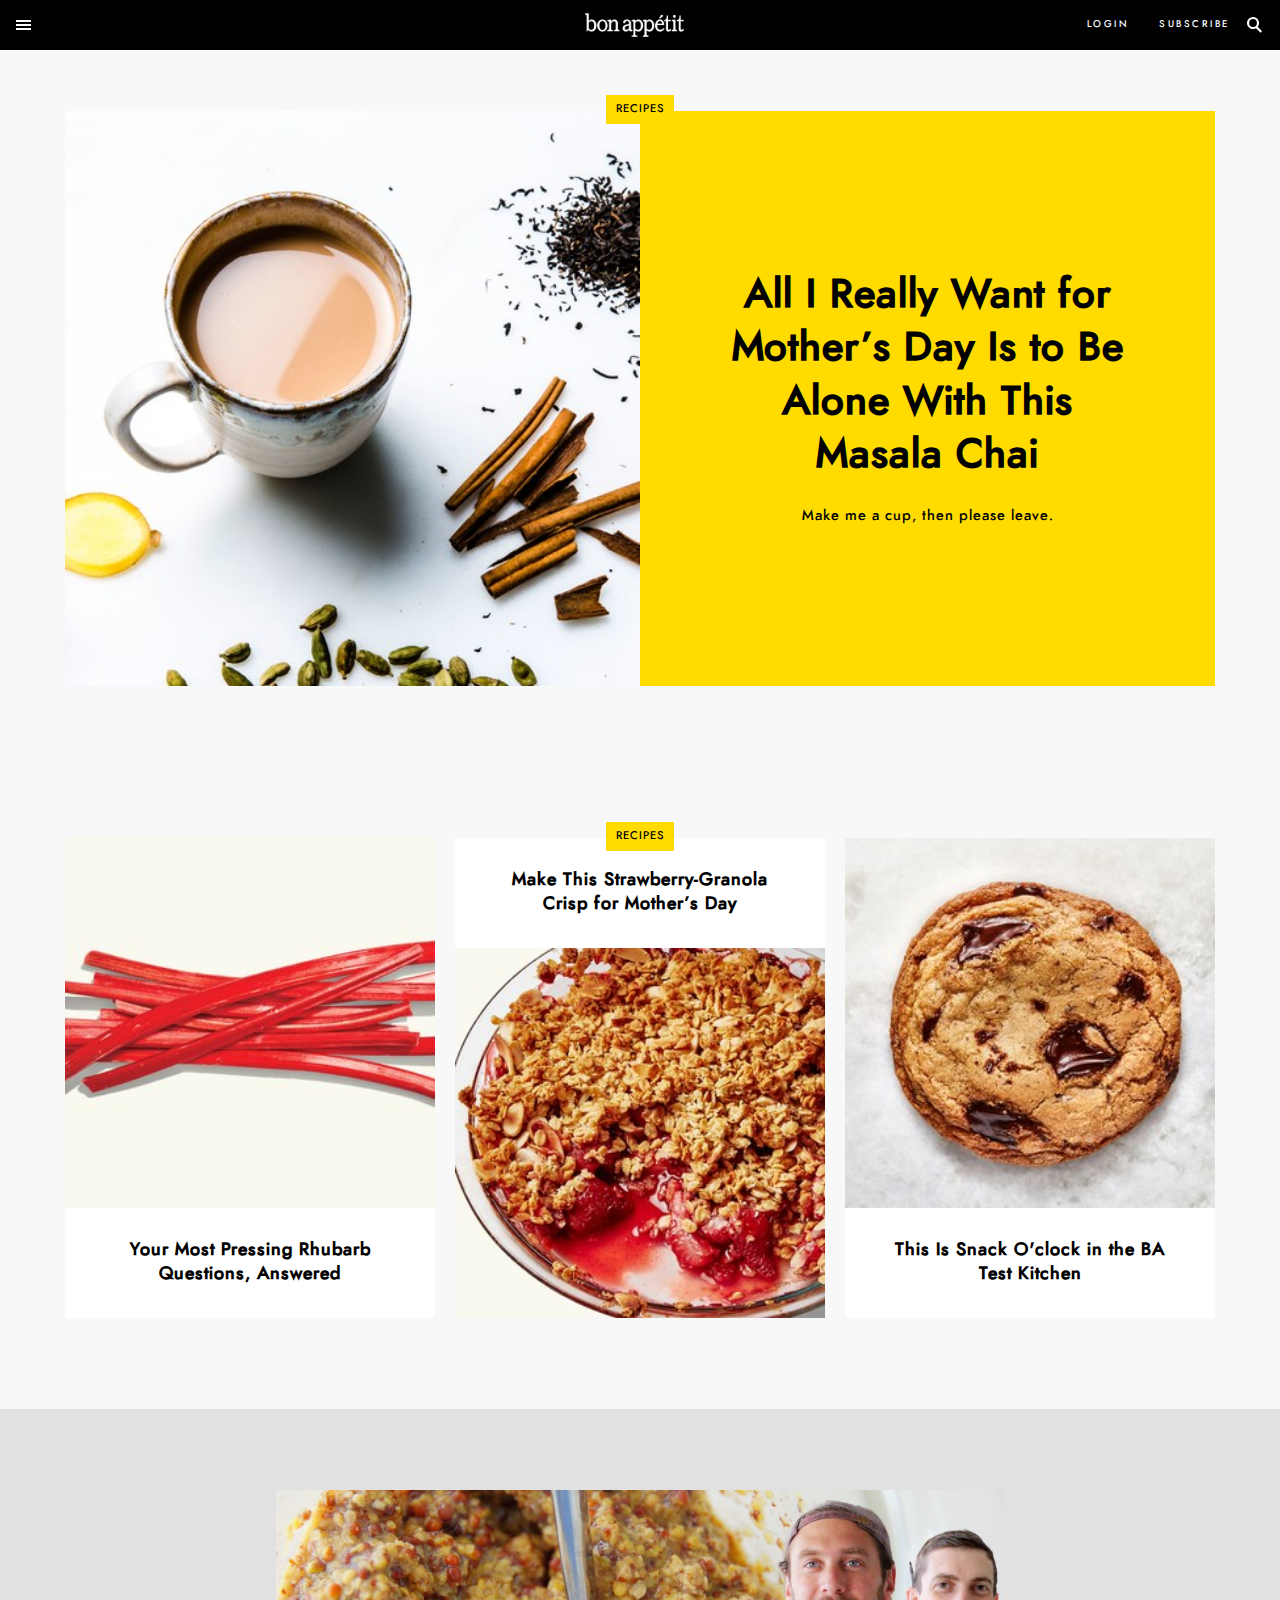
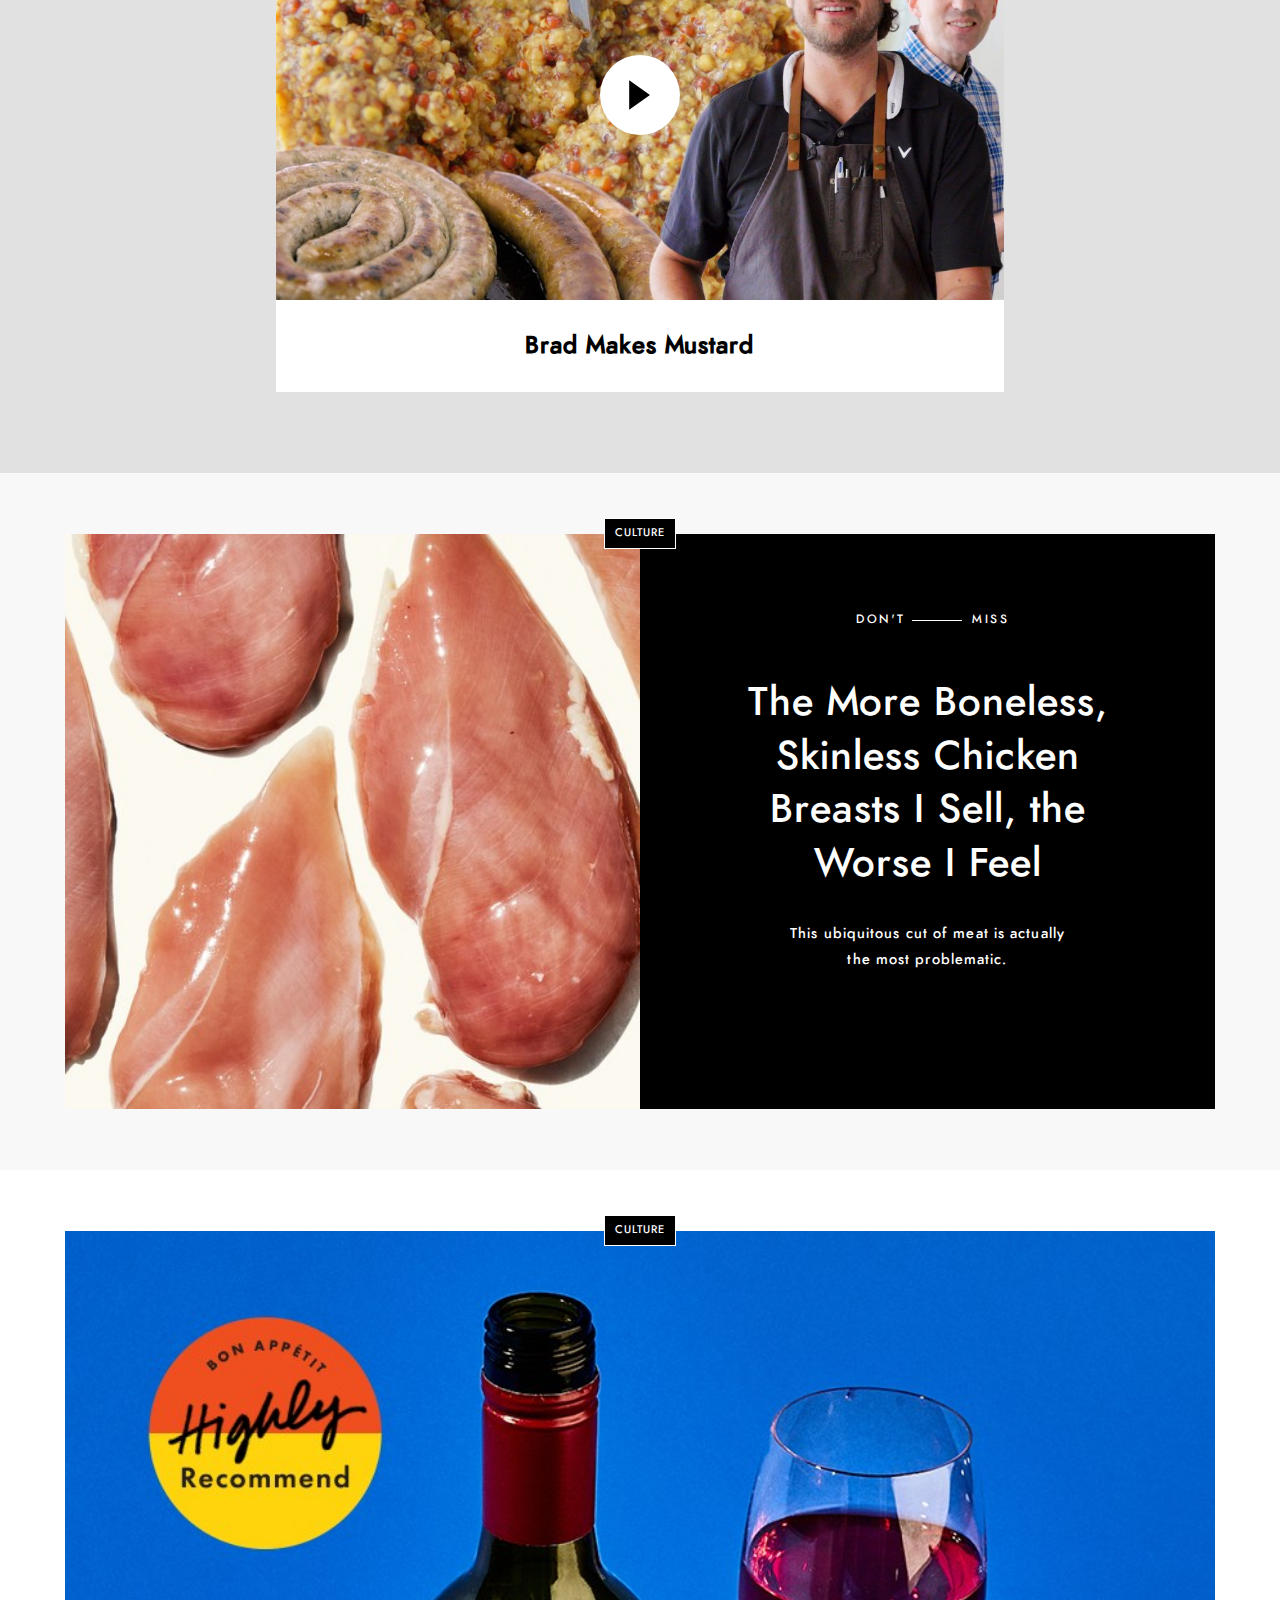
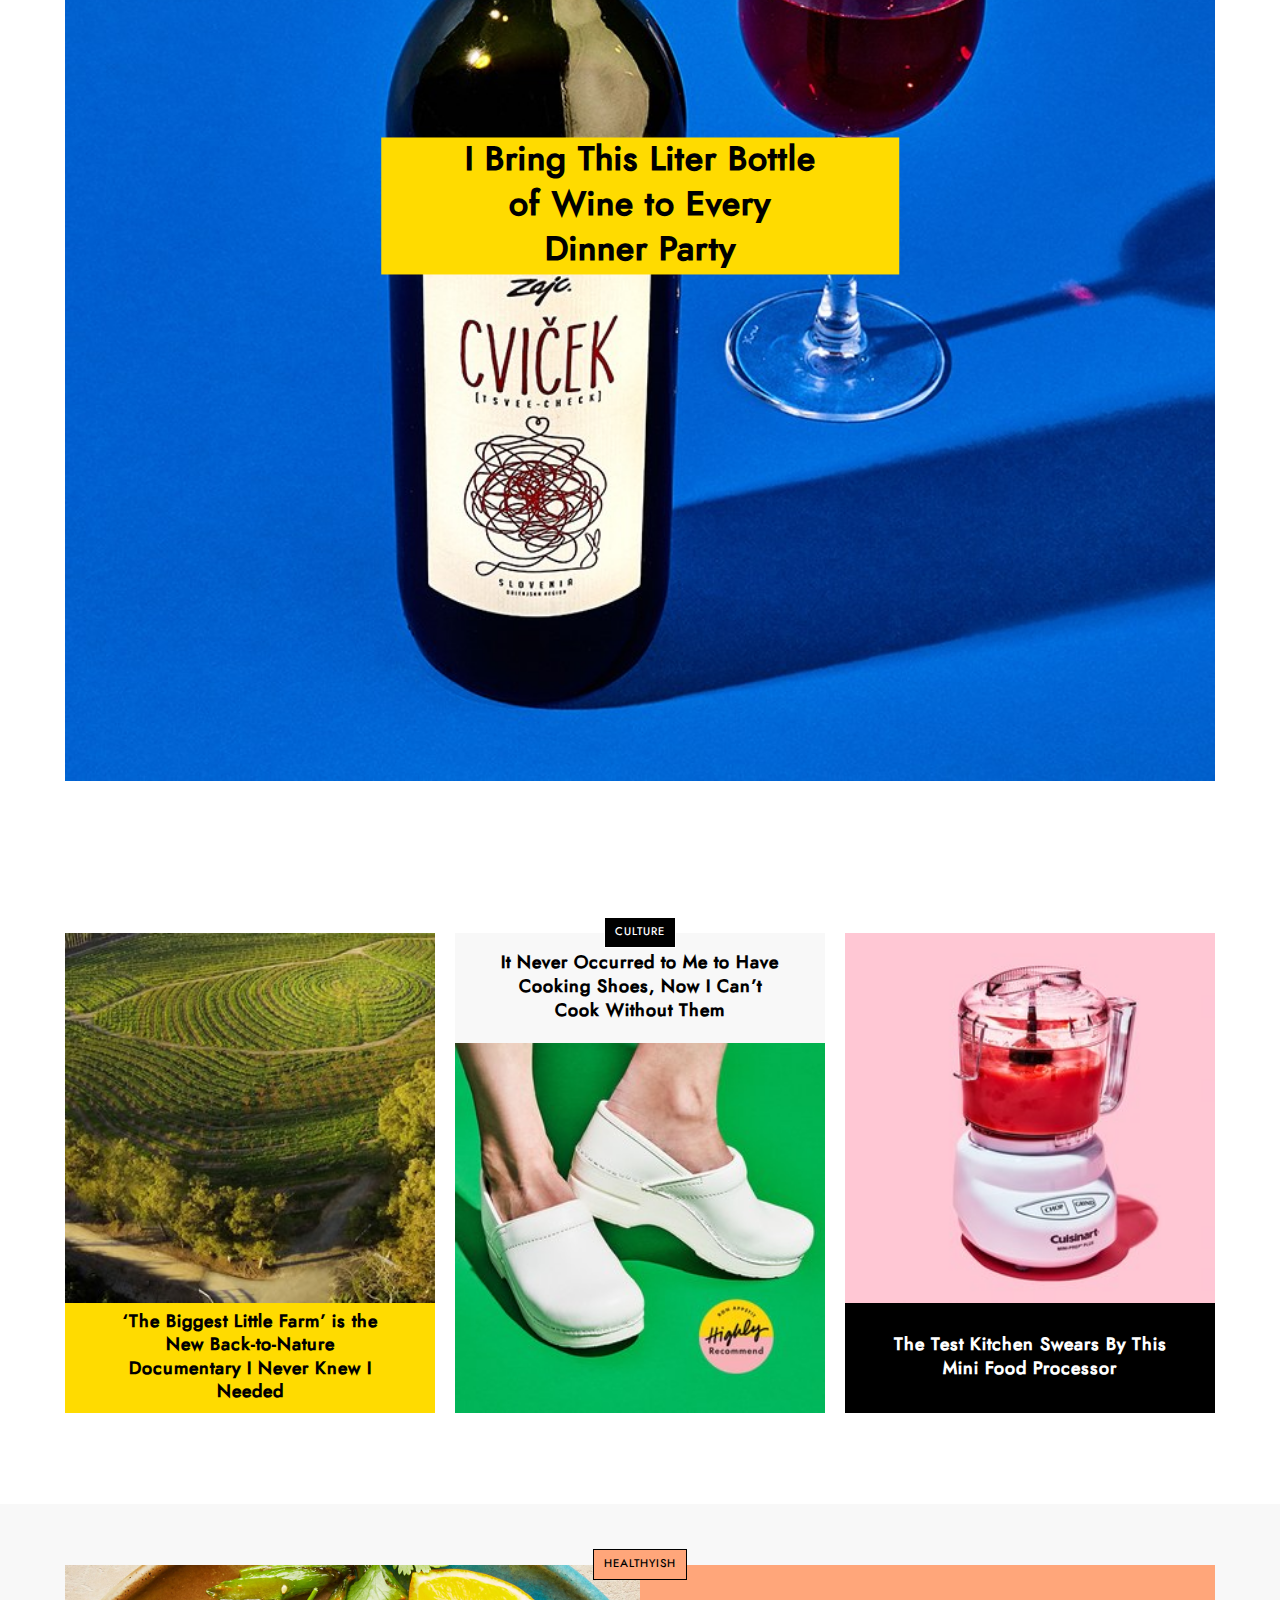
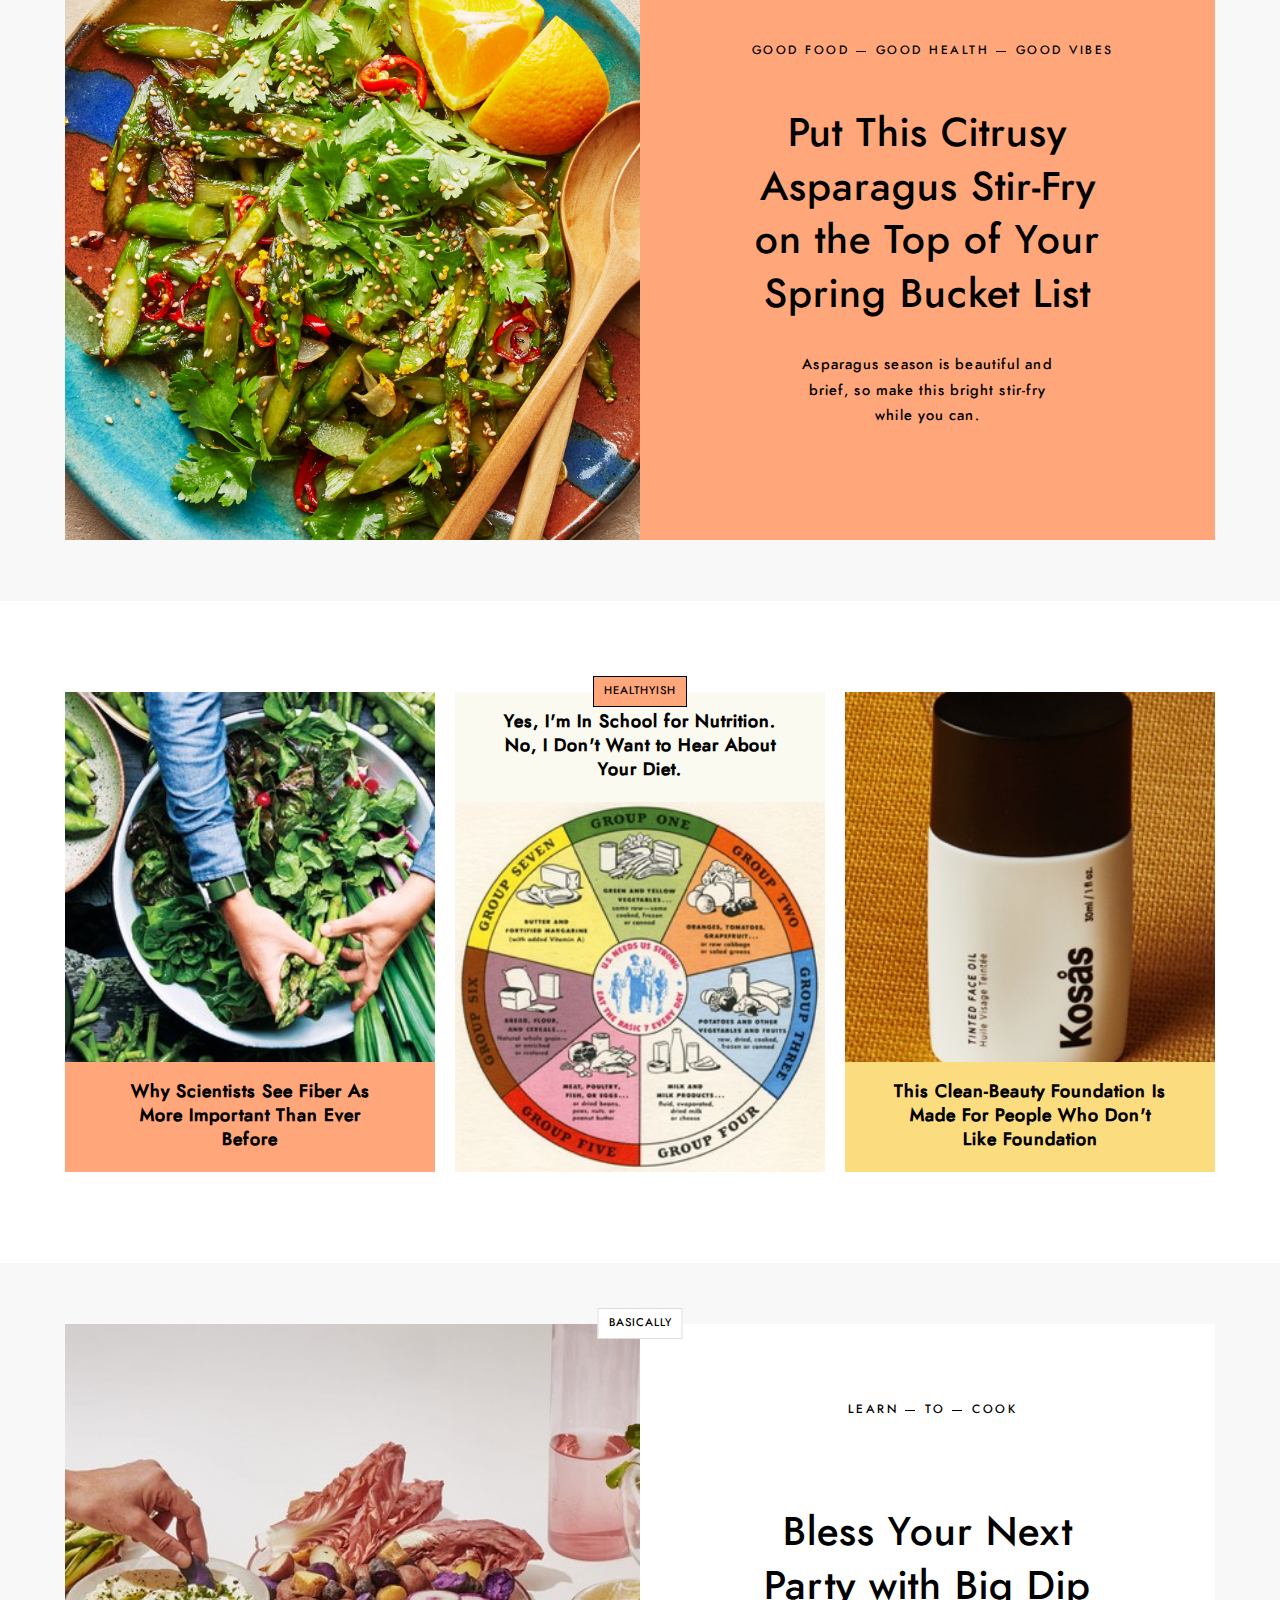
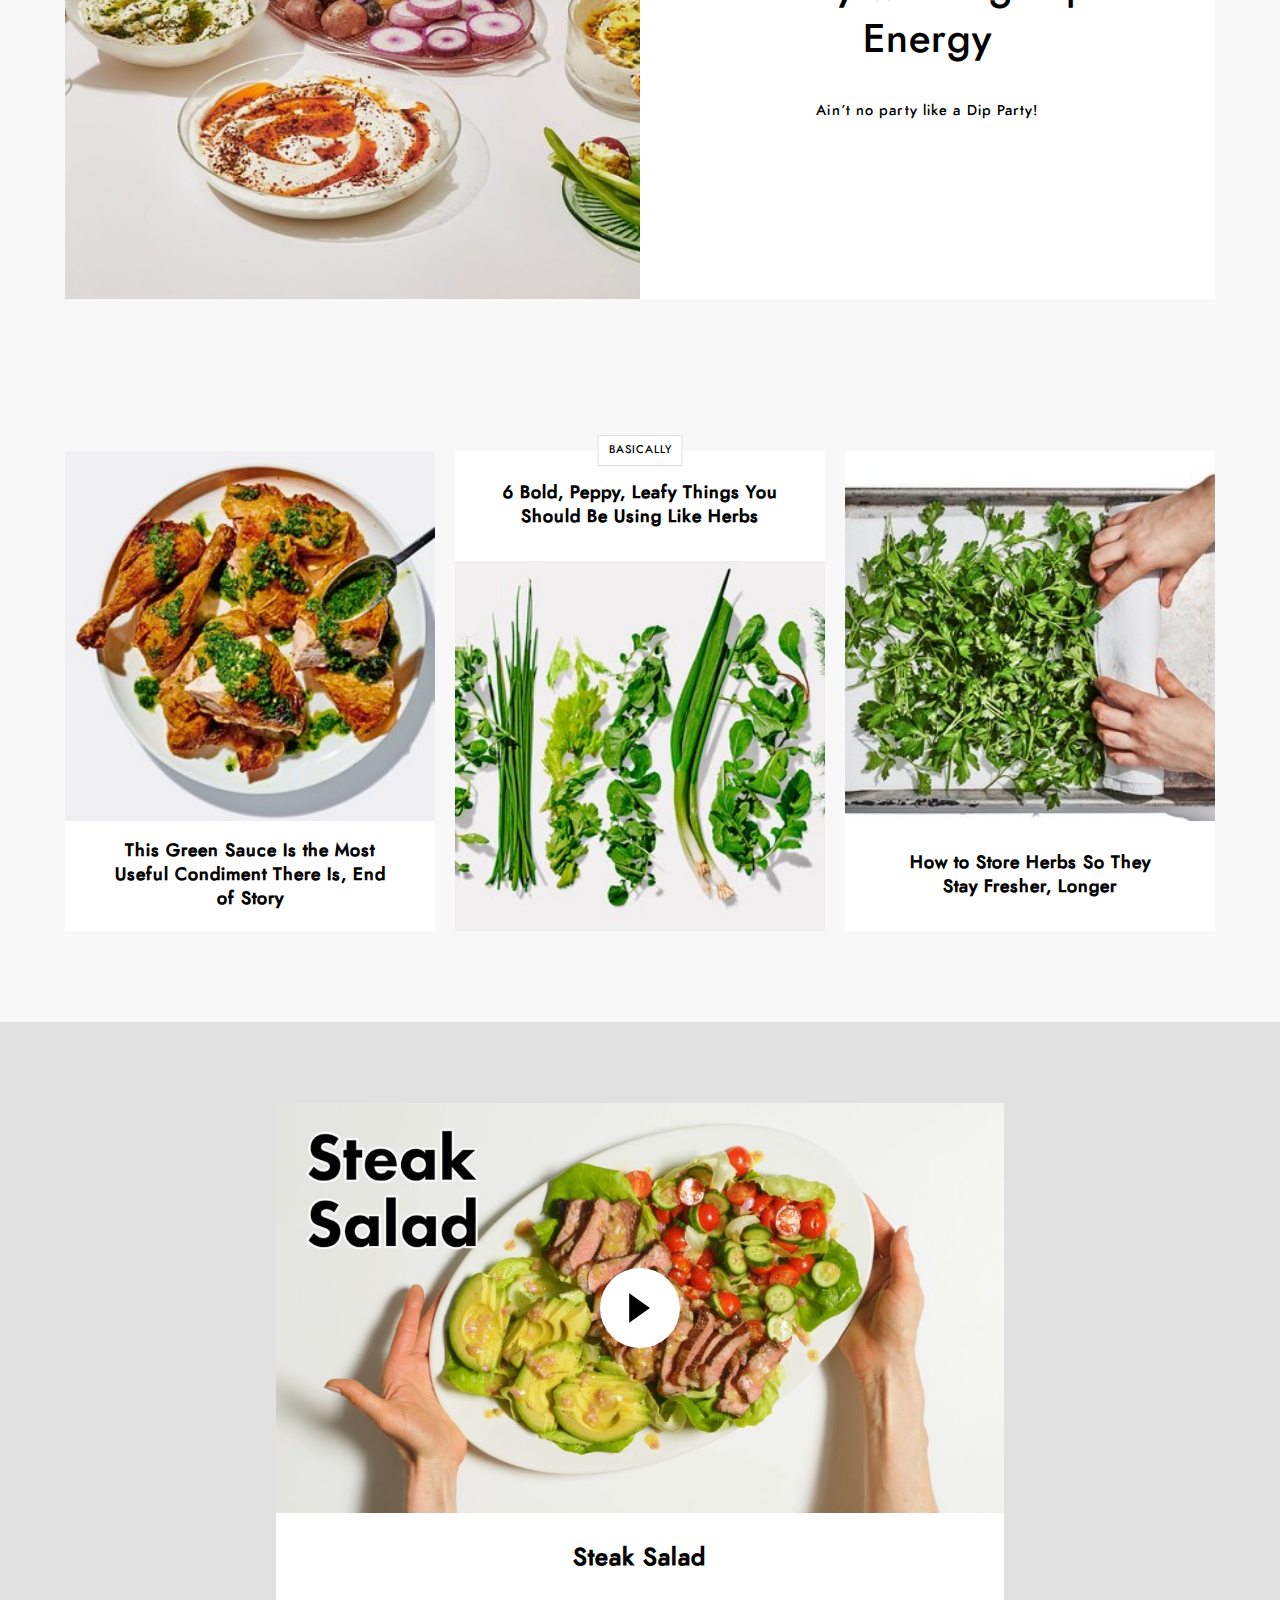
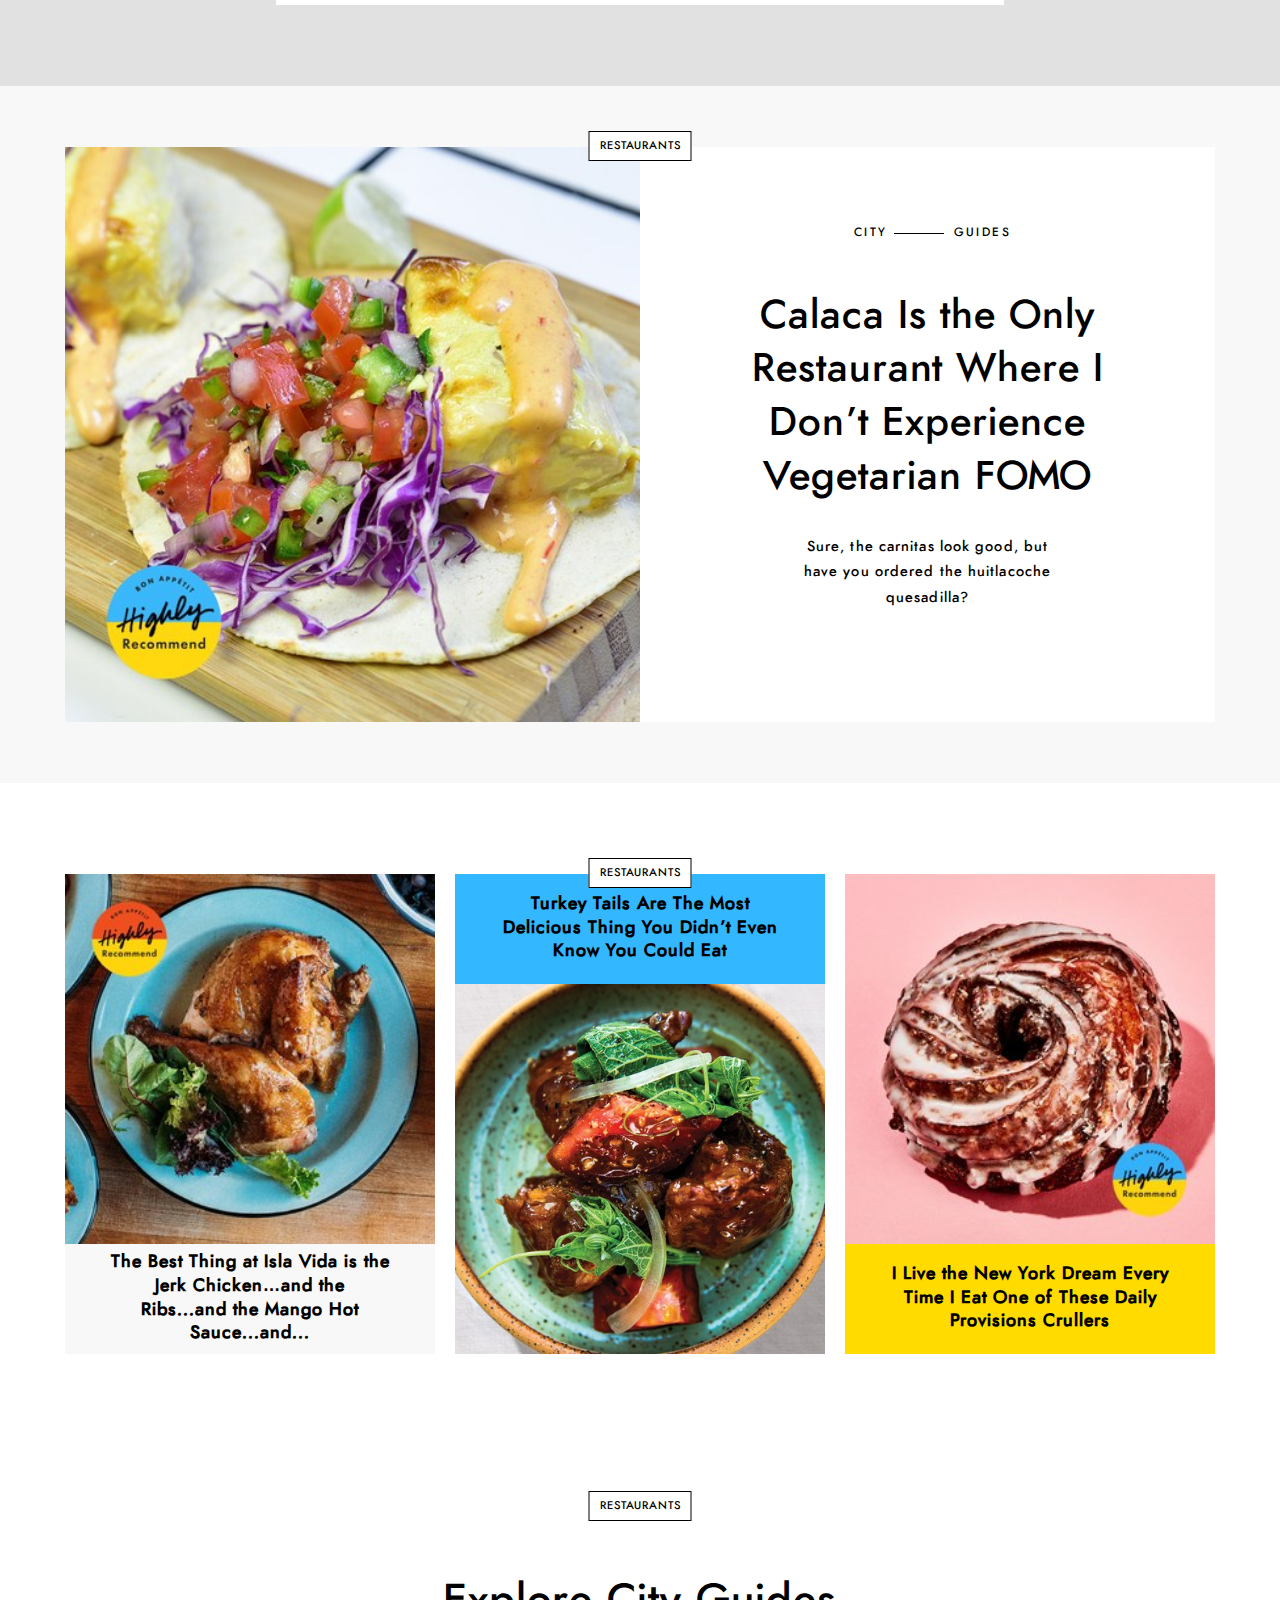
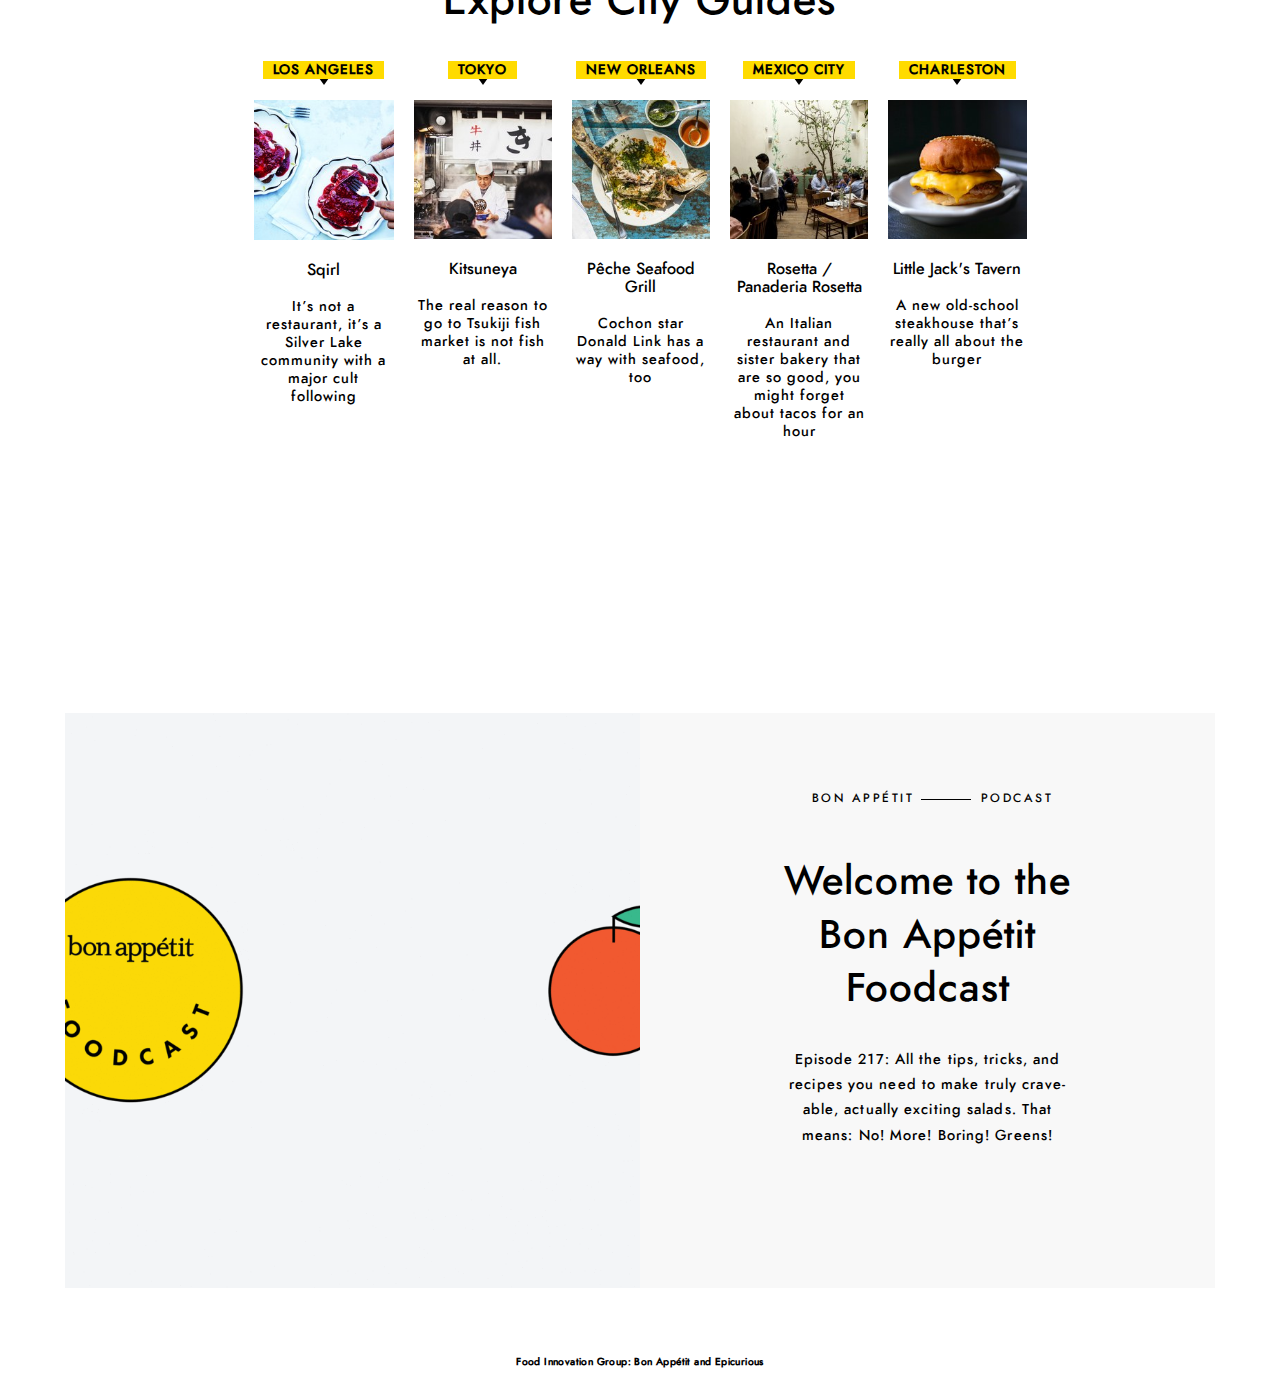
==== index.html @ fd45891d "fixed 3col healthy images" ====
<html>
  <head>
    <meta charset="utf-8">
    <meta http-equiv="X-UA-Compatible" content="IE=edge">
    <meta name="viewport" content="width=device-width, initial-scale=1">
    <title>Bon Appetit Magazine</title>
    <link rel="stylesheet" type="text/css" href="css/normalize.css">
    <!--<link rel="stylesheet" type="text/css" href="css/main.css" />-->
    <link rel="stylesheet" type="text/css" href="css/main2.css" />
    <link rel="stylesheet" type="text/css" href="css/mediaQueriesMain.css" />
    <link rel="shortcut icon" href="ba.ico" type="image/x-icon">
  </head>
  
  <body>
    <nav class="section-nav">
      <div class="nav-row1">
        <div class="nav-row1-col1">
          <div class="hamburger-container" onclick="openMenu()">
            <div class="hamburger-row1"></div>
            <div class="hamburger-row2"></div>
            <div class="hamburger-row3"></div>
          </div>
        </div>
        <div class="nav-row1-col2">
          <a href="index.html">
            <img class="nav-logo" src="img/bonappetit_white.png" alt="bon appetit logo" />
          </a>
        </div>
        <div class="nav-row1-col3">
          <span class="nav-row1-col3-cola">
            <a href="">LOGIN</a>
          </span>
          <span class="nav-row1-col3-colb">
            <a href="#">SUBSCRIBE</a>
          </span>
          <span class="nav-row1-col3-colc">
            <div class="search-container">
              <svg xmlns="http://www.w3.org/2000/svg" width="15" height="16" viewBox="0 0 15 16" data-reactid="112">
                <path fill="#FFF" d="M10.643 9.85L15 14.207l-1.5 1.5-4.484-4.483a6.013 6.013 0 1 1 1.627-1.374zm-4.63.054a3.89 3.89 0 1 0 0-7.782 3.89 3.89 0 0 0 0 7.782z" data-reactid="113"></path>
              </svg>
            </div>
          </span>
        </div>
      </div>
    </nav>
    
    <main class="main-container">
      <section class="section section-2col section-recipe1">
        <div class="recipe1-row1 two-col-row1">
          <div class="header recipe-header">RECIPES</div>
          <div class="recipe1-row1-col1 twocol-col1">
            <a class="recipe1-image-container" href="#">
              <img class="img recipe1-img1" src="img/bas-best-masala-chai.jpg" alt="masala chai tea">
            </a>
          </div>
          <div class="recipe1-row1-col2 twocol-col2">
            <div class="text-container text-container-2col recipe1-text-container">
              <div class="innerbox recipe1-text-innerbox">
              <a class="text-link recipe1-text-link" href="leek-tark.html">
                <h1 class="title recipe1-title">All I Really Want for Mother’s Day Is to Be Alone With This Masala Chai</h1>
                <p class="blurb recipe1-blurb">Make me a cup, then please leave.</p>
              </a>
              </div>
            </div>
          </div>
        </div>
      </section>
      
      <section class="section section-3col section-recipe2">
        <div class="recipe2-row1 three-col-row1">
          <div class="header recipe-header">RECIPES</div>
          <div class="recipe2-row1-col1 threecol-col1">
            <a class="recipe2-image-container" href="#">
              <img class="img recipe2-img1" src="img/rhubarb.jpg" alt="rhubarb" />
            </a>
            <div class="text-container threecol-text-container recipe2-text-container">
              <div class="innerbox threecol-innerbox recipe2-text-innerbox">
                <a class="text-link threecol-text-link recipe2-text-link" href="rhubarb.html">
                  <h1 class="title threecol-title recipe2-title">Your Most Pressing Rhubarb Questions, Answered</h1>
                </a>
              </div>
            </div>
          </div>
          
          <div class="recipe2-row1-col2 threecol-col2">
            <div class="text-container threecol-text-container recipe2-text-container">
              <div class="innerbox threecol-innerbox recipe2-text-innerbox">
                <a class="text-link threecol-text-link recipe2-text-link" href="#">
                  <h1 class="title threecol-title recipe2-title">Make This Strawberry-Granola Crisp for Mother’s Day</h1>
                </a>
              </div>
            </div>
            <a class="recipe2-image-container" href="#">
              <img class="img recipe-img2" src="img/strawberry-granola-crip.jpg" alt="strawberry granola crisp" />
            </a>
          </div>
          
          <div class="recipe2-row1-col3 threecol-col3">
            <a class="recipe2-image-container" href="rice.html">
              <img class="img recipe-img3" src="img/chocolate-chip-cookie.jpg" alt="chocolate chip cookie" />
            </a>
            <div class="text-container threecol-text-container recipe2-text-container">
              <div class="innerbox threecol-innerbox recipe2-text-innerbox">
                <a class="text-link threecol-text-link recipe2-text-link" href="rice.html">
                  <h1 class="title threecol-title recipe2-title">This Is Snack O'clock in the BA Test Kitchen</h1>
                </a>
              </div>
            </div>
          </div>
        </div>
      </section>
      
      <section class="section section-video">
        <div class="video-container">
          <div class="video-row1" onclick="startVideo(1)">
            <img class="video1-tn" src="img/bonappetit_brad-makes-mustard.jpg" alt="Brad makes mustard" />
            <div class="play-button play-button1"><img src="img/play.svg"/></div>
            <video class="video1 video1-off" loop="" muted="" autoplay="" webkit-playsinline="" playsinline="" poster="https://dcdcsl55x0411.cloudfront.net/5ba2e64a8c1abc0549000014/posters/animation_still.jpg">
              <source src="https://dcdcsl55x0411.cloudfront.net/5ba2e64a8c1abc0549000014/animation-low.mp4" type="video/mp4">
              <source src="https://dcdcsl55x0411.cloudfront.net/5ba2e64a8c1abc0549000014/animation-low.webm" type="video/webm">
            </video>
          </div>
          <div class="video-row2">
            <div class="text-container video-text-container">
              <div class="innerbox video-text-innerbox">
                <a class="text-link video-text-link" href="https://video.bonappetit.com/watch/brad-makes-mustard">
                  <h1 class="title video-title">Brad Makes Mustard</h1>
                </a>
              </div>
            </div>
          </div>
        </div>
      </section>
      
      <section class="section section-2col section-culture-p">
        <div class="culture-p-row1 two-col-row1">
          <div class="header culture-header">CULTURE</div>
          
          <div class="culture-p-row1-col1 twocol-col1">
            <a class="culture-p-row1-image-container" href="#">
              <img class="img culture-p-img1" src="img/chicken-breast.jpg" alt="chicken breast" />
            </a>
          </div>
          <div class="culture-p-row1-col2 twocol-col2">
            <div class="text-container twocol-text-container culture-p-text-container">
              <div class="line-container twocol-line-container culture-p-line-container">
                <h2 class="line culture-p-line">DON'T </h2><h2 class="line2 culture-p-line2">MISS</h2>
              </div>
              <div class="innerbox twocol-innerbox culture-p-text-innerbox">
                <a class="text-link twocol-text-link culture-p-text-link" href="#">
                  <h1 class="title twocol-title culture-p-title">The More Boneless, Skinless Chicken Breasts I Sell, the Worse I Feel</h1>
                  <p class="blurb twocol-blurb culture-p-blurb">This ubiquitous cut of meat is actually the most problematic.</p>
                </a>
              </div>
            </div>
          </div>
        </div>
      </section>
      
      <section class="section section-1col section-culture-f">
        <div class="culture-f-row1 one-col-row1">
          <div class="header culture-header">CULTURE</div>
          <div class="culture-f-row1-col1 onecol-col1">
            <a class="text-link culture-f-text-link" href="#">
              <img class="img culture-f-img1" src="img/HR-cvivek-sq.jpg" alt="cvivek wine" />
              <div class="text-container culture-f-text-container">
                <h1 class="title culture-f-title">I Bring This Liter Bottle <br>of Wine to Every <br>Dinner Party</h1>
              </div>
            </a>
          </div>
        </div>
      </section>
      
      <section class="section section-3col section-culture-mp">  
        <div class="culture-mp-row1 three-col-row1">
          <div class="header culture-header">CULTURE</div>
          
          <div class="culture-mp-row1-col1 threecol-col1">
            <a class="culture-mp-image-container" href="#">
              <img class="img culture-mp-img1" src="img/biggest-little-farm-1.jpg" alt="biggest little farm" />
            </a>
            <div class="text-container threecol-text-container culture-mp-text-container culture-mp-text-container1">
              <div class="innerbox threecol-innerbox culture-mp-innerbox">
                <a class="text-link threecol-text-link culture-mp-text-link" href="#">
                  <h1 class="title threecol-title culture-mp-title">‘The Biggest Little Farm’ is the New Back-to-Nature Documentary I Never Knew I Needed</h1>
                </a>
              </div>
            </div>
          </div>
          
          <div class="culture-mp-row1-col2 threecol-col2">
            <div class="text-container threecol-text-container culture-mp-text-container culture-mp-text-container2">
              <div class="innerbox threecol-innerbox culture-mp-innerbox">
                <a class="text-link threecol-text-link culture-mp-text-link" href="#">
                  <h1 class="title threecol-title culture-mp-title">It Never Occurred to Me to Have Cooking Shoes, Now I Can’t Cook Without Them</h1>
                </a>
              </div>
            </div>
            <a class="culture-mp-image-container" href="#">
              <img class="img culture-mp-img2" src="img/HR-clogs.jpg" alt="hr clogs" />
            </a>
          </div>
          
          <div class="culture-mp-row1-col3 threecol-col3">
            <a class="culture-mp-image-container" href="#">
              <img class="img culture-mp-img3" src="img/mini-food-processor-hr.jpg" alt="Mini Food Processor" />
            </a>
            <div class="text-container threecol-text-container culture-mp-text-container culture-mp-text-container3">
              <div class="innerbox threecol-innerbox culture-mp-innerbox">
                <a class="text-link threecol-text-link culture-mp-text-link" href="#">
                  <h1 class="title threecol-title culture-mp-title">The Test Kitchen Swears By This Mini Food Processor</h1>
                </a>
              </div>
            </div>
          </div>
        </div>
      </section>
      
      <section class="section section-2col section-healthy1">
        <div class="healthy1-row1 two-col-row1">
          <div class="header healthy1-header">HEALTHYISH</div>
          
          <div class="healthy1-row1-col1 twocol-col1">
            <a class="healthy1-row1-image-container" href="#">
              <img class="img healthy1-img1" src="img/HLY-Asparagus-Horizontal.jpg" alt="vertical asparagus" />
            </a>
          </div>
          <div class="healthy1-row1-col2 twocol-col2">
            <div class="text-container twocol-text-container healthy1-text-container">
              <div class="line-container twocol-line-container healthy1-line-container">
                <h2 class="line healthy1-line">GOOD FOOD </h2><h2 class="line healthy1-line">GOOD HEALTH </h2><h2 class="line2 healthy1-line2">GOOD VIBES</h2>
              </div>
              <div class="innerbox twocol-innerbox healthy1-text-innerbox">
                <a class="text-link twocol-text-link healthy1-text-link" href="#">
                  <h1 class="title twocol-title healthy1-title">Put This Citrusy Asparagus Stir-Fry on the Top of Your Spring Bucket List</h1>
                  <p class="blurb twocol-blurb healthy1-blurb">Asparagus season is beautiful and brief, so make this bright stir-fry while you can.</p>
                </a>
              </div>
            </div>
          </div>
        </div>
      </section>
      
      <section class="section section-3col section-healthy2">
        <div class="healthy2-row1 three-col-row1">
          <div class="header healthy2-header">HEALTHYISH</div>
          
          <div class="healthy2-row1-col1 threecol-col1">
            <a class="healthy2-image-container" href="#">
              <img class="img healthy2-img1" src="img/HLY-Fiber-1.jpg" alt="bowl of green veggies" />
            </a>
            <div class="text-container threecol-text-container healthy2-text-container healthy2-text-container1">
              <div class="innerbox threecol-innerbox healthy2-text-innerbox">
                <a class="text-link threecol-text-link healthy2-text-link" href="#">
                  <h1 class="title threecol-title healthy2-title">Why Scientists See Fiber As More Important Than Ever Before</h1>
                </a>
              </div>
            </div>
          </div>
          
          <div class="healthy2-row1-col2 threecol-col2">
            <div class="text-container threecol-text-container healthy2-text-container healthy2-text-container2">
              <div class="innerbox threecol-innerbox healthy2-text-innerbox">
                <a class="text-link threecol-text-link healthy2-text-link" href="#">
                  <h1 class="title threecol-title healthy2-title">Yes, I'm In School for Nutrition. No, I Don't Want to Hear About Your Diet.</h1>
                </a>
              </div>
            </div>
            <a class="healthy2-image-container" href="#">
              <img class="img healthy2-img2" src="img/HLY-nutrition-school-sq.png" alt="food group wheel" />
            </a>
          </div>
          
          <div class="healthy2-row1-col3 threecol-col3">
            <a class="healthy2-image-container" href="#">
              <img class="img healthy2-img3" src="img/20190416-STAFF-HEADSHOTS4817-sq.png" alt="Kosas Beauty Foundation" />
            </a>
            <div class="text-container threecol-text-container healthy2-text-container healthy2-text-container3">
              <div class="innerbox threecol-innerbox healthy2-text-innerbox">
                <a class="text-link threecol-text-link healthy2-text-link" href="#">
                  <h1 class="title threecol-title healthy2-title">This Clean-Beauty Foundation Is Made For People Who Don't Like Foundation</h1>
                </a>
              </div>
            </div>
          </div>
        </div>
      </section> 
      
      <section class="section section-2col section-basic">
        <div class="basic-row1 two-col-row1">
          <div class="header basic-header">BASICALLY</div>
          
          <div class="basic-row1-col1 twocol-col1">
            <a class="basic-row1-image-container" href="#">
              <img class="img basic-img1" src="img/Basically-Party-Tricks-Dips-01.jpg" alt="party finger foods">
            </a>
          </div>
          <div class="basic-row1-col2 twocol-col2">
            <div class="text-container twocol-text-container basic-text-container">
              <div class="line-container twocol-line-container basic-line-container">
                <h2 class="line basic-line">LEARN </h2><h2 class="line basic-line">TO </h2><h2 class="line2 basic-line2">COOK</h2>
              </div>
              <div class="innerbox twocol-innerbox basic-text-innerbox">
                <a class="text-link twocol-text-link basic-text-link" href="#">
                  <h1 class="title twocol-title basic-title">Bless Your Next Party with Big Dip Energy</h1>
                  <p class="blurb twocol-blurb basic-blurb">Ain’t no party like a Dip Party!</p>
                </a>
              </div>
            </div>
          </div>
        </div>
      </section>
      
      <section class="section section-3col section-basic2">
        <div class="basic2-row1 three-col-row1">
          <div class="header basic-header">BASICALLY</div>
          
          <div class="basic2-row1-col1 threecol-col1">
            <a class="basic2-image-container" href="#">
              <img class="img basic2-img1" src="img/Salsa-Verde-Recipe-01.jpg" alt="salsa verde" />
            </a>
            <div class="text-container threecol-text-container basic2-text-container">
              <div class="innerbox threecol-innerbox basic2-text-innerbox">
                <a class="text-link threecol-text-link basic2-text-link" href="#">
                  <h1 class="title threecol-title basic2-title">This Green Sauce Is the Most Useful Condiment There Is, End of Story</h1>
                </a>
              </div>
            </div>
          </div>
          
          <div class="basic2-row1-col2 threecol-col2">
            <div class="text-container threecol-text-container basic2-text-container">
              <div class="innerbox threecol-innerbox basic2-text-innerbox">
                <a class="text-link threecol-text-link basic2-text-link" href="#">
                  <h1 class="title threecol-title basic2-title">6 Bold, Peppy, Leafy Things You Should Be Using Like Herbs</h1>
                </a>
              </div>
            </div>
            <a class="basic2-image-container" href="#">
              <img class="img basic2-img2" src="img/Basically-Non-Herbs-01.jpg" alt="non herb veggies" />
            </a>
          </div>
          
          <div class="basic2-row1-col3 threecol-col3">
            <a class="basic2-image-container" href="#">
              <img class="img basic2-img3" src="img/cleaning-herbs-lede-image.jpg" alt="herbs being stored away" />
            </a>
            <div class="text-container threecol-text-container basic2-text-container">
              <div class="innerbox threecol-innerbox basic2-text-innerbox">
                <a class="text-link threecol-text-link basic2-text-link" href="#">
                  <h1 class="title threecol-title basic2-title">How to Store Herbs So They Stay Fresher, Longer</h1>
                </a>
              </div>
            </div>
          </div>
        </div>
      </section>
      
      <section class="section section-video">
        <div class="video-container">
          <div class="video-row1" onclick="startVideo(2)">
            <img class="video2-tn" src="img/bonappetit_steak-salad.jpg" alt="steak salad" />
            <div class="play-button play-button2"><img src="img/play.svg"/></div>
            <video class="video2 video2-off" loop="" muted="" autoplay="" webkit-playsinline="" playsinline="" poster="https://dcdcsl55x0411.cloudfront.net/5b9959c6625710143900001c/posters/animation_still.jpg">
              <source src="https://dcdcsl55x0411.cloudfront.net/5b9959c6625710143900001c/animation-low.mp4" type="video/mp4">
              <source src="https://dcdcsl55x0411.cloudfront.net/5b9959c6625710143900001c/animation-low.webm" type="video/webm">
            </video> 
          </div>
          <div class="video-row2">
            <div class="text-container video-text-container">
              <div class="innerbox video-text-innerbox">
                <a class="text-link video-text-link" href="https://video.bonappetit.com/watch/steak-salad">
                  <h1 class="title video-title">Steak Salad</h1>
                </a>
              </div>
            </div>
          </div>
        </div>
      </section>
      
      <section class="section section-2col section-restaurant">
        <div class="restaurant-row1 two-col-row1">
          <div class="header restaurant-header">RESTAURANTS</div>
          
          <div class="restaurant-row1-col1 twocol-col1">
            <a class="restaurant-image-container" href="#">
              <img class="img restaurant-img1" src="img/HR-Calaca.jpg" alt="taco" />
            </a>
          </div>
          <div class="restaurant-row1-col2 twocol-col2">
            <div class="text-container twocol-text-container restaurant-text-container">
              <div class="line-container twocol-line-container restaurant-line-container">
                <h2 class="line restaurant-line">CITY </h2><h2 class="line2 restaurant-line2">GUIDES</h2>
              </div>
              <div class="innerbox twocol-innerbox restaurant-text-innerbox">
                <a class="text-link twocol-text-link restaurant-text-link" href="#">
                  <h1 class="title twocol-title restaurant-title">Calaca Is the Only Restaurant Where I Don’t Experience Vegetarian FOMO</h1>
                  <p class="blurb twocol-blurb restaurant-blurb">Sure, the carnitas look good, but have you ordered the huitlacoche quesadilla?</p>
                </a>
              </div>
            </div>
          </div>
        </div>
      </section>
      
      <section class="section section-3col section-restaurant2">
        <div class="restaurant2-row1 three-col-row1">
          <div class="header restaurant-header">RESTAURANTS</div>
          
          <div class="restaurant2-row1-col1 threecol-col1">
            <a class="restaurant2-row1-image-container" href="rice.html">
              <img class="img restaurant2-img1" src="img/HR-Jerk-Chicken.jpg" alt="jerk chicken" />
            </a>
            <div class="text-container threecol-text-container restaurant2-text-container restaurant2-text-container1">
              <div class="innerbox threecol-innerbox restaurant2-text-innerbox">
                <a class="text-link threecol-text-link restaurant2-text-link" href="#">
                  <h1 class="title threecol-title restaurant2-title">The Best Thing at Isla Vida is the Jerk Chicken…and the Ribs...and the Mango Hot Sauce...and...</h1>
                </a>
              </div>
            </div>
          </div>
          
          <div class="restaurant2-row1-col2 threecol-col2">
            <div class="text-container threecol-text-container restaurant2-text-container restaurant2-text-container2">
              <div class="innerbox threecol-innerbox restaurant2-text-innerbox">
                <a class="text-link threecol-text-link restaurant2-text-link" href="#">
                  <h1 class="title threecol-title restaurant2-title">Turkey Tails Are The Most Delicious Thing You Didn’t Even Know You Could Eat</h1>
                </a>
              </div>
            </div>
            <a class="restaurant2-image-container" href="rice.html">
              <img class="img restaurant2-img2" src="img/dish-decoded-turkey-tails.jpg" alt="turkey tails" />
            </a>
          </div>
          
          <div class="restaurant2-row1-col3 threecol-col3">
            <a class="restaurant2-image-container" href="rice.html">
              <img class="img restaurant2-img3" src="img/HR-crueller.jpg" alt="crueller" />
            </a>
            <div class="text-container  threecol-text-container restaurant2-text-container restaurant2-text-container3">
              <div class="innerbox threecol-innerbox restaurant2-text-innerbox">
                <a class="text-link threecol-text-link restaurant2-text-link" href="#">
                  <h1 class="title threecol-title restaurant2-title">I Live the New York Dream Every Time I Eat One of These Daily Provisions Crullers</h1>
                </a>
              </div>
            </div>
          </div>
        </div>
      </section>
      
      <section class="section section-5col section-restaurant3">  
        <div class="restaurant3-row1 five-col-row1">
          <div class="header restaurant-header">RESTAURANTS</div>
          <a class="text-link fivecol-text-link restaurant3-text-link" href="#"><h2>Explore City Guides</h2></a>
          
          <div class="cities-container restaurant3-cities-container">  
            <div class="restaurant3-row1-col1 fivecol-col1">
              <a class="city" href="los-angeles.html">LOS ANGELES</a>
              <div class="triangle"></div>
              <a class="restaurant3-image-container" href="#">
                <img class="img restaurant3-img1" src="img/sqirl-jam-toast-los-angeles.jpg" alt="sqirl restaurant" />
              </a>
              <div class="text-container fivecol-text-container restaurant3-text-container">
                <a class="restaurant" href="#">Sqirl</a>
                <br>
                <br>
                <a class="text-link fivecol-text-link restaurant3-text-link" href="#">It’s not a restaurant, it’s a Silver Lake community with a major cult following</a>
              </div>
            </div>
            
            <div class="restaurant3-row1-col2 fivecol-col2">
              <a class="city" href="los-angeles.html">TOKYO</a>
              <div class="triangle"></div>
              <a class="restaurant3-image-container" href="#">
                <img class="img restaurant3-img2" src="img/Tokyo-City-Guide-Kitsuneya_1.jpg" alt="kitsuneya" />
              </a>
              <div class="text-container fivecol-text-container restaurant3-text-container">
                <a class="restaurant" href="#">Kitsuneya</a>
                <br>
                <br>
                <a class="text-link fivecol-text-link restaurant3-text-link" href="#">The real reason to go to Tsukiji fish market is not fish at all.</a>
              </div>
            </div>

            <div class="restaurant3-row1-col3 fivecol-col3">
              <a class="city" href="los-angeles.html">NEW ORLEANS</a>
              <div class="triangle"></div>
              <a class="restaurant3-image-container" href="#">
                <img class="img restaurant3-img3" src="img/_DSC7845.JPG" alt="peche seafood grill" />
              </a>
              <div class="text-container fivecol-text-container restaurant3-text-container">
                <a class="restaurant" href="#">Pêche Seafood Grill</a>
                <br>
                <br>
                <a class="text-link fivecol-text-link restaurant3-text-link" href="#">Cochon star Donald Link has a way with seafood, too</a>
              </div>
            </div>
            
            <div class="restaurant3-row1-col4 fivecol-col4">
              <a class="city" href="los-angeles.html">MEXICO CITY</a>
              <div class="triangle"></div>
              <a class="restaurant3-image-container" href="#">
                <img class="img restaurant3-img4" src="img/Rosetta_interior.jpg" alt="rosetta" />
              </a>
              <div class="text-container fivecol-text-container restaurant3-text-container">
                <a class="restaurant" href="#">Rosetta / Panaderia Rosetta</a>
                <br>
                <br>
                <a class="text-link fivecol-text-link restaurant3-text-link" href="#">An Italian restaurant and sister bakery that are so good, you might forget about tacos for an hour</a>
              </div>
            </div>
            
            <div class="restaurant3-row1-col5 fivecol-col5">
              <a class="city" href="los-angeles.html">CHARLESTON</a>
              <div class="triangle"></div>
              <a class="restaurant3-image-container" href="#">
                <img class="img restaurant3-img5" src="img/top%2050%20little%20jacks%20burger.jpg" alt="little jack burger" />
              </a>
              <div class="text-container fivecol-text-container restaurant3-text-container">
                <a class="restaurant" href="#">Little Jack's Tavern</a>
                <br>
                <br>
                <a class="text-link fivecol-text-link restaurant3-text-link" href="#">A new old-school steakhouse that’s really all about the burger</a>
              </div>
            </div>
            
          </div>
        </div>
      </section>
      
      <section class="section section-2col section-podcast">
        <div class="podcast-row1 two-col-row1">          
          <div class="podcast-row1-col1 twocol-col1">
            <a class="podcast-image-container" href="#">
              <img class="img podcast-img1" src="img/foodcast.gif" alt="foodcast animation">
            </a> 
          </div>
          <div class="podcast-row1-col2 twocol-col2">
            <div class="text-container twocol-text-container podcast-text-container">
              <div class="line-container twocol-line-container podcast-line-container">
                <h2 class="line podcast-line">BON APPÉTIT </h2><h2 class="line2 podcast-line2">PODCAST</h2>
              </div>
              <div class="innerbox twocol-innerbox podcast-text-innerbox">
                <a class="text-link twocol-text-link podcast-text-link" href="#">
                  <h1 class="title twocol-title podcast-title">Welcome to the Bon Appétit Foodcast</h1>
                  <p class="blurb twocol-blurb podcast-blurb">Episode 217: All the tips, tricks, and recipes you need to make truly crave-able, actually exciting salads. That means: No! More! Boring! Greens!</p>
                </a>
              </div>
            </div>
          </div>
        </div>
      </section>
      
      <footer class="section-tail-text">
        <h5 class="tail-text">Food Innovation Group: Bon Appétit and Epicurious</h5>
      </footer>
      

    </main>
    
    <aside class="aside-window">
      <div class="aside-top">
        <div class="aside-title">
          <div class="aside-close" onclick="closeMenu()">
            <img class="close-icon" src="img/close.png" alt="close icon" />
          </div>
          <div class="aside-logo-container">
            <a href="index.html"><img class="aside-logo" src="img/bonappetit.svg" alt="bon appetit logo"/></a>
          </div>
          <div class="aside-close"></div>
        </div>
        <ul class="aside-menu">
                      <li class="mobile-menu aside-menu-item">
                        <div class="subscribe"><a href="#">SUBSCRIBE</a></div>
                        <div class="login"><a href="#">LOGIN</a></div>
                      </li>
          <a href="#"><li class="aside-menu-item">RECIPES</li></a>
          <a href="#"><li class="aside-menu-item">CULTURE</li></a>
          <a href="#"><li class="aside-menu-item">RESTAURANTS</li></a>
          <a href="#"><li class="aside-menu-item">BASICALLY</li></a>
          <a href="healthyish.html"><li class="aside-menu-item">HEALTHYISH</li></a>
          <a href="#"><li class="aside-menu-item">HIGHLY RECOMMEND</li></a>
          <a href="#"><li class="aside-menu-item">PODCAST</li></a>
          <a href="#"><li class="aside-menu-item-last">VIDEOS</li></a>
        </ul>
      </div>
      <div class="aside-bottom">
        <div class="aside-container">
          <p>Subscribe to our newsletter</p>
          <form class="aside-newsletter">
            <input class="aside-email" type="email" placeholder="Enter email address..."/>
            <button class="aside-submit" type="submit">SIGN UP</button>
          </form>
          <p class="aside-privacy"><a href="#">Privacy</a> <span>and</span> <a href="#">user agreement</a></p>

          <div class="social-media">
            <a class="aside-social-links" href="https://www.facebook.com/bonappetitmag">
              <div class="aside-social-containers facebook">
                <img class="aside-social-img" src="img/fb.svg" alt="facebook"/>
              </div>
            </a>
            <a class="aside-social-links" href="https://instagram.com/bonappetitmag/">
              <div class="aside-social-containers instagram">
                <img class="aside-social-img" src="img/instagram.svg" alt="instagram"/>
              </div>
            </a>
            <a class="aside-social-links" href="https://twitter.com/bonappetit/">
              <div class="aside-social-containers twitter">
                <img class="aside-social-img" src="img/twitter.svg" alt="twitter"/>
              </div>
            </a>
            <a class="aside-social-links" href="https://www.pinterest.com/bonappetitmag/">
              <div class="aside-social-containers pinterest">
                <img class="aside-social-img" src="img/pinterest.svg" alt="pinterst"/>
              </div>
            </a>
            <a class="aside-social-links" href="https://www.youtube.com/channel/UCbpMy0Fg74eXXkvxJrtEn3w">
              <div class="aside-social-container-last youtube">
                <img class="aside-social-img" src="img/youtube.svg" alt="youtube"/>
              </div>
            </a>
          </div>
        </div>
      </div>
    </aside>
    
  <script src="https://ajax.googleapis.com/ajax/libs/jquery/3.3.1/jquery.min.js"></script>
  <script src="js/main.js"></script>
  </body>
</html>
---- css/main.css ----
/* Colors
Light Grey(background) = #f8f8f8
Dark Grey(background) = #e2e1e1
White(background) = #fff
Yellow(muted) = #fbdc7f
Yellow(brighter) = #ffdb00 
Vanilla = #fbfaf1
Salmon = #ffa67a
Blue = #33b8ff
*/

* {
  font-family: futura-pt,Helvetica Neue,Helvetica,Roboto,Arial,sans-serif;
  box-sizing: border-box;
}

body {
  width: 100%;
  padding: 0;
  margin: 0;
  background-color: #f8f8f8;
}

.section-nav {
  width: 100%;
  height: 50px;
  background-color: #000;
  position: fixed;
  top: 0;
  z-index: 99;
}

.nav-row1 {
  width: 100%;
  height: 100%;
  display: flex;
}

.nav-row1-col1 {
  width: 33.3333%;
  height: 100%;
  color: #fff;
}

.hamburger-container {
  width: 50px;
  height: 50px;
  padding: 20px 0 0 16px;
  cursor: pointer;
}

.hamburger-container:hover {
  background-color: #333;
}

.hamburger-row1, 
.hamburger-row2, 
.hamburger-row3 {
  height:4px;
  width: 15px;
  border-top: 2px solid white;
}

.nav-row1-col2 {
  width: 33.3333%;
  height: 100%;
  display: flex;
  align-items: center;
  justify-content: center;
}

.nav-logo {
  height: 85%;
  width: 90%;
}

.nav-row1-col3 {
  width: 33.3333%;
  height: 100%;
  display: flex;
  align-items: center;
  justify-content: flex-end;
}

.nav-row1-col3-cola,
.nav-row1-col3-colb {
  font-size: .60em;
  font-weight: 400;
}

.nav-row1-col3-cola {
  padding-right: 30px;
}

.nav-row1-col3-cola a,
.nav-row1-col3-colb a{
  color: #fff;
  text-decoration: none;
  letter-spacing: 2.5px;
}

.nav-row1-col3-cola a:hover,
.nav-row1-col3-colb a:hover {
  text-decoration: underline;
}

.search-container {
  width: 50px;
  height: 50px;
  display: flex;
  align-items: center;
  justify-content: center;
  cursor: pointer;
}

.search-container:hover {
  background-color: #333;
}

.main-container {
  width: 100%;
  position: relative;
  top: 50px;
}

/* ----- Recipe Section ----- */
.section-recipe {
  background-color: #f8f8f8;
  padding: 0px 5%;
  position: relative;
}

.recipe-row1 {
  width: 100%;
  display: flex;
  margin: 60px 0 150px;
  position: relative;
}

.recipe-header {
  position: absolute;
  top: -16;
  left: 50%;
  transform: translateX(-50%);
  background-color: #ffdb00;
  padding: 8 10;
  font-weight: 500;
  font-size: .70em;
  letter-spacing: 1;
}

.recipe-row1-col1 {
  width: 50%;
}

.recipe-img1 {
  width: 100%;
}

.recipe-row1-col2 {
  width: 50%; 
  background-color: #ffdb00;
  display: flex;
  align-items: center;
  justify-content: center;
}

.recipe-text-container {
  height: 450px;
  width: 450px;
  text-align: center;
  text-decoration: none;
  color: #000;
  cursor: pointer;
}

.recipe-text-container:hover > .recipe-title{
  text-decoration: underline;
}

.recipe-text-container h1 {
  padding: 0;
  margin: 88 32 20 32;
  font-size: 2.5em;
  font-weight: 700;
  line-height: 1.34;
  letter-spacing: 1;
}

.recipe-text-container p {
  padding: 0;
  margin: 0 100;
  font-size: .9em;
  font-weight: 500;
  letter-spacing: 1;
  line-height: 1.75;
}


.recipe-row2 {
  width: 100%;
  display: flex;
  margin: 0px 0 90px;
  position: relative;
}

.recipe-header2 {
  position: absolute;
  top: -16;
  left: 50%;
  transform: translateX(-50%);
  background-color: #ffdb00;
  padding: 8 10;
  font-weight: 500;
  font-size: .70em;
  letter-spacing: 1;
}

.recipe-row2-col1,
.recipe-row2-col2,
.recipe-row2-col3 {
  width: 33.333%;
}

.recipe-row2-col1,
.recipe-row2-col2 {
  margin-right: 20px;
}

.recipe-img2,
.recipe-img3,
.recipe-img4 {
  width: 100%;
}

.recipe-row2-text-container {
  height: 110px;
  padding: 0 10;
  display: flex;
  align-items: center;
  text-align: center;
  background-color: #fff;
}

.recipe-row2-text-container a{
  text-decoration: none;
  color: #000;
  font-weight: 500;
  font-size: 1.2em;
}

.recipe-row2-text-container a:hover{
  text-decoration: underline;
}

/* ----- Video1 Section ----- */

.section-video1 {
  background-color: #e2e1e1;
  width: 100%;
  padding: 80 0;
}

.video1-container {
  width: 57%;
  margin: 0 auto;
}

.video1-row1 {
  width: 100%;
  position: relative;
  cursor: pointer;
}

.shrimp-stir-fry-video {
  width: 100%;
}

.play-button {
  background-color: #fff;
  width: 80px;
  height: 80px;
  display: flex;
  align-items: center;
  justify-content: center;
  border-radius: 50%;
  position: absolute;
  top: 50%;
  left: 50%;
  transform:translate(-50%, -50%)
}

.video1-row2 {
  width: 100%;
  background-color: #fff;
}

.video1-text-container {
  width: 500px;
  text-align: center;
  margin: 0 auto;
  padding: 2% 0;
}

.video1-text-container a {
  text-decoration: none;
  color: #000;
  font-weight: 700;
  font-size: 1.75em;
}

.video1-text-container a:hover {
  text-decoration: underline;
}

/* ----- Healthy1 Section ----- */

.section-healthy1 {
  width: 100%;
  background-color: #f8f8f8;
  padding: 0px 5%;
  position: relative;
}

.healthy1-row1 {
  width: 100%;
  display: flex;
  margin: 60px 0;
  position: relative;
}

.healthy1-header {
  position: absolute;
  top: -16;
  left: 50%;
  transform: translateX(-50%);
  background-color: #ffa67a;
  color: #000;
  padding: 8 10;
  font-weight: 500;
  font-size: .70em;
  letter-spacing: 1;
  border: 1px solid #000;
}

.healthy1-row1-col1 {
  width: 50%;
}

.healthy1-img1 {
  width: 100%;
}

.healthy1-row1-col2 {
  width: 50%; 
  background-color: #ffa67a;
  display: flex;
  align-items: center;
  justify-content: center;
}

.healthy1-text-container {
  height: 450px;
  width: 450px;
  text-align: center;
  text-decoration: none;
  color: #000;
  cursor: pointer;
}

.healthy1-line-container {
  display: flex;
  justify-content: center;
}

.healthy1-line {
  color:#000;
  margin: 30 0 0 10;
  font-weight: 500;
  font-size: .75em;
  letter-spacing: 2.5;
}

.healthy1-line:after{
  content: "";
  display: inline-block;
  width: 10;
  vertical-align:middle;
  border-bottom: 1px solid;
}

.healthy1-line2 {
  color:#000;
  margin: 30 0 0 10;
  font-weight: 500;
  font-size: .75em;
  letter-spacing: 2.5;
}

.healthy1-text-container:hover > .healthy1-title{
  text-decoration: underline;
}

.healthy1-text-container h1 {
  padding: 0;
  margin: 30 32;
  font-size: 2.5em;
  font-weight: 500;
  line-height: 1.34;
  letter-spacing: 1;
  color: #000;
}

.healthy1-text-container p {
  padding: 0;
  margin: 0 60;
  font-size: .9em;
  font-weight: 600;
  letter-spacing: 1.1;
  line-height: 1.75;
  color: #000;
}

/* ----- Healthy2 Section ----- */
.section-healthy2 {
  width: 100%;
  background-color: #fff;
  padding: 0px 5%;
  position: relative;
  border: 1px solid #fff;
}

.healthy2-row2 {
  width: 100%;
  display: flex;
  margin: 90px 0 90px;
  position: relative;
}

.healthy2-header2 {
  position: absolute;
  top: -16;
  left: 50%;
  transform: translateX(-50%);
  background-color: #ffa67a;
  color: #000;
  padding: 8 10;
  font-weight: 500;
  font-size: .70em;
  letter-spacing: 1;
  border: 1px solid #fff;
}

.healthy2-row2-col1,
.healthy2-row2-col2,
.healthy2-row2-col3 {
  width: 33.333%;
}

.healthy2-row2-col1,
.healthy2-row2-col2 {
  margin-right: 20px;
}

.healthy2-img2,
.healthy2-img3,
.healthy2-img4 {
  width: 100%;
}

.healthy2-row2-text-container1,
.healthy2-row2-text-container2, 
.healthy2-row2-text-container3 {
  height: 110px;
  padding: 0 10;
  display: flex;
  align-items: center;
  text-align: center;
}

.healthy2-row2-text-container1 {
  background-color: #ffa67b;
}

.healthy2-row2-text-container2 {
  background-color: #fbfaf1;
}

.healthy2-row2-text-container3 {
  background-color: #fbdc7f;
}

.healthy2-row2-text-container1 a,
.healthy2-row2-text-container2 a,
.healthy2-row2-text-container3 a{
  text-decoration: none;
  color: #000;
  font-weight: 500;
  font-size: 1.2em;
}

.healthy2-row2-text-container1 a:hover,
.healthy2-row2-text-container2 a:hover,
.healthy2-row2-text-container3 a:hover{
  text-decoration: underline;
}

/* ----- Culture Product Section ----- */

.section-culture-product {
  width: 100%;
  background-color: #f8f8f8;
  padding: 0px 5%;
  position: relative;
}

.culture-p-row1 {
  width: 100%;
  display: flex;
  margin: 60px 0;
  position: relative;
}

.culture-p-header {
  position: absolute;
  top: -16;
  left: 50%;
  transform: translateX(-50%);
  background-color: #000;
  color: #fff;
  padding: 8 10;
  font-weight: 500;
  font-size: .70em;
  letter-spacing: 1;
  border: 1px solid #fff;
}

.culture-p-row1-col1 {
  width: 50%;
}

.culture-p-img1 {
  width: 100%;
}

.culture-p-row1-col2 {
  width: 50%; 
  background-color: #000;
  display: flex;
  align-items: center;
  justify-content: center;
}

.culture-p-text-container {
  height: 450px;
  width: 450px;
  text-align: center;
  text-decoration: none;
  color: #000;
  cursor: pointer;
}

.culture-p-line-container {
  display: flex;
  justify-content: center;
}

.culture-p-line {
  color:#fff;
  margin: 30 0 0;
  font-weight: 300;
  font-size: .75em;
  letter-spacing: 2.5;
}

.culture-p-line:after{
  content: "";
  display: inline-block;
  width: 50;
  vertical-align:middle;
  border-bottom: 1px solid;
}

.culture-p-line2 {
  color:#fff;
  margin: 30 0 0 10;
  font-weight: 300;
  font-size: .75em;
  letter-spacing: 2.5;
}

.culture-p-text-container:hover > .culture-title{
  text-decoration: underline;
}

.culture-p-text-container h1 {
  padding: 0;
  margin: 30 32;
  font-size: 2.5em;
  font-weight: 500;
  line-height: 1.34;
  letter-spacing: 1;
  color: #fff;
}

.culture-p-text-container p {
  padding: 0;
  margin: 0 60;
  font-size: .9em;
  font-weight: 400;
  letter-spacing: 1.1;
  line-height: 1.75;
  color: #fff;
}

/* ----- Culure Food Section ---- */

.section-culture-food {
  width: 100%;
  background-color: #fff;
  padding: 0px 5%;
  position: relative;
  border: 1px solid #fff;
}

.culture-f-row1 {
  width: 100%;
  margin: 60px 0;
  position: relative;
}

.culture-f-header {
  position: absolute;
  top: -16;
  left: 50%;
  transform: translateX(-50%);
  background-color: #000;
  color: #fff;
  padding: 8 10;
  font-weight: 500;
  font-size: .70em;
  letter-spacing: 1;
  border: 1px solid #fff;
  z-index: 10;
}

.culture-f-row1-col1 {
  width: 100%;
  position: relative;
}

.culture-f-img1 {
  width: 100%;
}

.culture-f-text-container {
  position: absolute;
  width: 45%;
  background-color: #ffdb00;
  top: 50%;
  left: 50%;
  transform: translate(-50%, -50%);
  text-align: center;
}

.culture-f-text-container h1 {
  font-weight: 700;
  font-size: 2.1em;
  margin: 0;
  line-height: 1.4;
  letter-spacing: 1.4
}


.culture-f-row2 {
  width: 100%;
  display: flex;
  margin: 120px 0 90px;
  position: relative;
}

.culture-f-header2 {
  position: absolute;
  top: -16;
  left: 50%;
  transform: translateX(-50%);
  background-color: #000;
  color: #fff;
  padding: 8 10;
  font-weight: 500;
  font-size: .70em;
  letter-spacing: 1;
  border: 1px solid #fff;
}

.culture-f-row2-col1,
.culture-f-row2-col2,
.culture-f-row2-col3 {
  width: 33.333%;
}

.culture-f-row2-col1,
.culture-f-row2-col2 {
  margin-right: 20px;
}

.culture-f-img2,
.culture-f-img3,
.culture-f-img4 {
  width: 100%;
}

.culture-f-row2-text-container1,
.culture-f-row2-text-container2, 
.culture-f-row2-text-container3 {
  height: 110px;
  padding: 0 10;
  display: flex;
  align-items: center;
  text-align: center;
}

.culture-f-row2-text-container1 {
  background-color: #ffdb00 
}

.culture-f-row2-text-container2 {
  background-color: #f8f8f8;
}

.culture-f-row2-text-container3 {
  background-color: #000;
}

.culture-f-row2-text-container1 a,
.culture-f-row2-text-container2 a,
.culture-f-row2-text-container3 a{
  text-decoration: none;
  color: #000;
  font-weight: 500;
  font-size: 1.2em;
}

.culture-f-row2-text-container3 a {
  color: #fff;

}

.culture-f-row2-text-container1 a:hover,
.culture-f-row2-text-container2 a:hover,
.culture-f-row2-text-container3 a:hover{
  text-decoration: underline;
}

/* ----- Restuarant1 Section ----- */

.section-restaurant1 {
  width: 100%;
  background-color: #f8f8f8;
  padding: 0px 5%;
  position: relative;
}

.restaurant1-row1 {
  width: 100%;
  display: flex;
  margin: 60px 0;
  position: relative;
}

.restaurant1-header {
  position: absolute;
  top: -16;
  left: 50%;
  transform: translateX(-50%);
  background-color: #fff;
  color: #000;
  padding: 8 10;
  font-weight: 500;
  font-size: .70em;
  letter-spacing: 1;
  border: 1px solid #000;
}

.restaurant1-row1-col1 {
  width: 50%;
}

.restaurant1-img1 {
  width: 100%;
}

.restaurant1-row1-col2 {
  width: 50%; 
  background-color: #fff;
  display: flex;
  align-items: center;
  justify-content: center;
}

.restaurant1-text-container {
  height: 450px;
  width: 450px;
  text-align: center;
  text-decoration: none;
  cursor: pointer;
}

.restaurant1-line-container {
  display: flex;
  justify-content: center;
}

.restaurant1-line {
  color:#000;
  margin: 30 0 0;
  font-weight: 400;
  font-size: .75em;
  letter-spacing: 2.5;
}

.restaurant1-line:after{
  content: "";
  display: inline-block;
  width: 50;
  vertical-align:middle;
  border-bottom: 1px solid;
}

.restaurant1-line2 {
  color:#000;
  margin: 30 0 0 10;
  font-weight: 400;
  font-size: .75em;
  letter-spacing: 2.5;
}

.restaurant1-text-container:hover > .restaurant1-title{
  text-decoration: underline;
}

.restaurant1-text-container h1 {
  padding: 0;
  margin: 30 32;
  font-size: 2.5em;
  font-weight: 500;
  line-height: 1.34;
  letter-spacing: 1;
  color: #000;
}

.restaurant1-text-container p {
  padding: 0;
  margin: 0 60;
  font-size: .9em;
  font-weight: 400;
  letter-spacing: 1.1;
  line-height: 1.75;
  color: #000;
}

/* ----- Restuarant2 Section ----- */
.section-restaurant2 {
  width: 100%;
  background-color: #fff;
  padding: 0px 5%;
  position: relative;
  border: 1px solid #fff;
}

.restaurant2-row1 {
  width: 100%;
  display: flex;
  margin: 60px 0 90px;
  position: relative;
}

.restaurant2-header {
  position: absolute;
  top: -16;
  left: 50%;
  transform: translateX(-50%);
  background-color: #fff;
  color: #000;
  padding: 8 10;
  font-weight: 500;
  font-size: .70em;
  letter-spacing: 1;
  border: 1px solid #000;
}

.restaurant2-row1-col1,
.restaurant2-row1-col2,
.restaurant2-row1-col3 {
  width: 33.333%;
}

.restaurant2-row1-col1,
.restaurant2-row1-col2 {
  margin-right: 20px;
}

.restaurant2-img2,
.restaurant2-img3,
.restaurant2-img4 {
  width: 100%;
}

.restaurant2-row1-text-container1,
.restaurant2-row1-text-container2, 
.restaurant2-row1-text-container3 {
  height: 110px;
  padding: 0 10;
  display: flex;
  align-items: center;
  text-align: center;
}

.restaurant2-row1-text-container1 {
  background-color: #f8f8f8;
}

.restaurant2-row1-text-container2 {
  background-color: #33b8ff;
}

.restaurant2-row1-text-container3 {
  background-color: #ffdb00;
}

.restaurant2-row1-text-container1 a,
.restaurant2-row1-text-container2 a,
.restaurant2-row1-text-container3 a{
  text-decoration: none;
  color: #000;
  font-weight: 500;
  font-size: 1.2em;
}

.restaurant2-row1-text-container1 a:hover,
.restaurant2-row1-text-container2 a:hover,
.restaurant2-row1-text-container3 a:hover{
  text-decoration: underline;
}



.restaurant2-row2 {
  width: 775;
  margin: 60px auto; 90px;
  position: relative;
}

.restaurant2-header {
  position: absolute;
  top: -16;
  left: 50%;
  transform: translateX(-50%);
  background-color: #fff;
  color: #000;
  padding: 8 10;
  font-weight: 500;
  font-size: .70em;
  letter-spacing: 1;
  border: 1px solid #000;
}

.restaurant2-row2 h2 {
  text-align: center;
  padding: 35 0 0;
  font-weight: 500;
  font-size: 2.7em;
  letter-spacing: 1
}

.restaurant2-cities-container {
  display: flex;
}

.restaurant2-row2-col1,
.restaurant2-row2-col2,
.restaurant2-row2-col3,
.restaurant2-row2-col4,
.restaurant2-row2-col5 {
  width: 20%;
  text-align: center;
}

.restaurant2-row2-col1,
.restaurant2-row2-col2,
.restaurant2-row2-col3,
.restaurant2-row2-col4 {
  margin-right: 20px;
}

.city {
  background-color: #ffdb00;
  color: #000;
  text-decoration: none;
  font-weight: 700;
  padding: 2 10;
  font-size: .85em;
  letter-spacing: 1;
}

.triangle {
  margin: 0 auto;
  width: 0;
  height: 0;
  border-left: 5px solid transparent;
  border-right: 5px solid transparent;
  border-top: 7px solid #000;
}

.restaurant2-img5,
.restaurant2-img6,
.restaurant2-img7,
.restaurant2-img8,
.restaurant2-img9 {
  width: 100%;
  margin: 15 0 20;
}
 
.restaurant2-row2-text-container {
  padding: 0 10;
  text-align: center;
}

.restaurant2-row2-text-container a:nth-child(1){
  text-decoration: none;
  color: #000;
  font-weight: 500;
  font-size: 1.2em;
}

.restaurant2-row2-text-container a:nth-child(4){
  text-decoration: none;
  color: #000;
  font-weight: 500;
  font-size: .85em;
  line-height: 1.4;
}

.restaurant2-row2-text-container1 a:hover,
.restaurant2-row2-text-container2 a:hover,
.restaurant2-row2-text-container3 a:hover{
  text-decoration: underline;
}

/* ----- Basically Section ----- */

.section-basic {
  background-color: #f8f8f8;
  padding: 0px 5%;
  position: relative;
}

.basic-row1 {
  width: 100%;
  display: flex;
  margin: 60px 0 150px;
  position: relative;
}

.basic-header {
  position: absolute;
  top: -16;
  left: 50%;
  transform: translateX(-50%);
  background-color: #fff;
  padding: 8 10;
  font-weight: 500;
  font-size: .70em;
  letter-spacing: 1;
  border: 1px solid #ddd;
}

.basic-row1-col1 {
  width: 50%;
}

.basic-img1 {
  width: 100%;
}

.basic-row1-col2 {
  width: 50%; 
  background-color: #fff;
  display: flex;
  align-items: center;
  justify-content: center;
}

.basic-text-container {
  height: 450px;
  width: 450px;
  text-align: center;
  text-decoration: none;
  color: #000;
  cursor: pointer;
}

.basic-line-container {
  display: flex;
  justify-content: center;
}

.basic-line {
  color:#000;
  margin: 30 0 0 10;
  font-weight: 400;
  font-size: .75em;
  letter-spacing: 2.5;
}

.basic-line:after{
  content: "";
  display: inline-block;
  width: 10;
  vertical-align:middle;
  border-bottom: 1px solid;
}

.basic-line2 {
  color:#000;
  margin: 30 0 0 10;
  font-weight: 400;
  font-size: .75em;
  letter-spacing: 2.5;
}

.basic-text-container:hover > .basic-title{
  text-decoration: underline;
}

.basic-text-container h1 {
  padding: 0;
  margin: 72 32 20 32;
  font-size: 2.5em;
  font-weight: 700;
  line-height: 1.34;
  letter-spacing: 1;
}

.basic-text-container p {
  padding: 0;
  margin: 0 30;
  font-size: .9em;
  font-weight: 500;
  letter-spacing: 1;
  line-height: 1.75;
}


.basic-row2 {
  width: 100%;
  display: flex;
  margin: 0px 0 90px;
  position: relative;
}

.basic-header2 {
  position: absolute;
  top: -16;
  left: 50%;
  transform: translateX(-50%);
  background-color: #fff;
  padding: 8 10;
  font-weight: 500;
  font-size: .70em;
  letter-spacing: 1;
  border: 1px solid #ddd;
}

.basic-row2-col1,
.basic-row2-col2,
.basic-row2-col3 {
  width: 33.333%;
}

.basic-row2-col1,
.basic-row2-col2 {
  margin-right: 20px;
}

.basic-img2,
.basic-img3,
.basic-img4 {
  width: 100%;
}

.basic-row2-text-container {
  height: 110px;
  padding: 0 10;
  display: flex;
  align-items: center;
  text-align: center;
  background-color: #fff;
}

.basic-row2-text-container a{
  text-decoration: none;
  color: #000;
  font-weight: 500;
  font-size: 1.2em;
}

.basic-row2-text-container a:hover{
  text-decoration: underline;
}

/* ----- Video2 Section ----- */

.section-video2 {
  background-color: #e2e1e1;
  width: 100%;
  padding: 80 0;
}

.video2-container {
  width: 57%;
  margin: 0 auto;
}

.video2-row1 {
  width: 100%;
  position: relative;
  cursor: pointer;
}

.shrimp-stir-fry-video {
  width: 100%;
}

.play-button {
  background-color: #fff;
  width: 80px;
  height: 80px;
  display: flex;
  align-items: center;
  justify-content: center;
  border-radius: 50%;
  position: absolute;
  top: 50%;
  left: 50%;
  transform:translate(-50%, -50%)
}

.video2-row2 {
  width: 100%;
  background-color: #fff;
}

.video2-text-container {
  width: 500px;
  text-align: center;
  margin: 0 auto;
  padding: 5% 0;
}

.video2-text-container a {
  text-decoration: none;
  color: #000;
  font-weight: 700;
  font-size: 1.75em;
}

.video2-text-container a:hover {
  text-decoration: underline;
}

/* ----- Podcast Section ----- */

.section-podcast {
  padding: 0px 5%;
  position: relative;
  background-color: #fff;
}

.podcast-row1 {
  width: 100%;
  display: flex;
  padding: 60px 0 60px;
  position: relative;
}

.podcast-row1-col1 {
  width: 50%;
}

.podcast-img1 {
  width: 100%;
}

.podcast-row1-col2 {
  width: 50%; 
  background-color: #f8f8f8;
  display: flex;
  align-items: center;
  justify-content: center;
}

.podcast-text-container {
  height: 450px;
  width: 450px;
  text-align: center;
  text-decoration: none;
  color: #000;
  cursor: pointer;
}

.podcast-line-container {
  display: flex;
  justify-content: center;
}

.podcast-line {
  color:#000;
  margin: 30 0 0 10;
  font-weight: 400;
  font-size: .75em;
  letter-spacing: 2.5;
}

.podcast-line:after{
  content: "";
  display: inline-block;
  width: 50;
  vertical-align:middle;
  border-bottom: 1px solid;
}

.podcast-line2 {
  color:#000;
  margin: 30 0 0 10;
  font-weight: 400;
  font-size: .75em;
  letter-spacing: 2.5;
}

.podcast-text-container:hover > .podcast-title{
  text-decoration: underline;
}

.podcast-text-container h1 {
  padding: 0;
  margin: 60 32 20 32;
  font-size: 2.5em;
  font-weight: 700;
  line-height: 1.34;
  letter-spacing: 1;
}

.podcast-text-container p {
  padding: 0;
  margin: 0 50;
  font-size: .9em;
  font-weight: 500;
  letter-spacing: 1;
  line-height: 1.75;
}

/* ----- Footer Section ----- */

.section-tail-text {
  background-color: #fff;
  text-align: center;
  padding: 8 0;
}

.tail-text {
  margin: 0;
  font-size: .63em;
  letter-spacing: .4;
}

/* ----- Aside Section ----- */
.aside-window {
  width: 320px;
  height: 100vh;
  z-index: 99;
  position: fixed;
  top: 0;
  left: -320;
  background-color: #f8f8f8;
  transition: left .2s ease-in-out;
}

.aside-top {
  background-color: #fff;
  height: 528;
}

.aside-title {
  width: 100%;
  height: 50px;
  display: flex;
  position: relative;
  cursor: pointer;
}

.aside-close {
  height: 50px;
  width: 50px;
  display: flex;
  align-items: center;
  justify-content: center;
}

.aside-logo-container {
  width: 100%;
  text-align: center;
  position: relative;
}

.aside-logo {
  width: 125;
  margin: 0 auto;
}

.aside-menu {
  margin: 0;
  padding: 0;
  width: 100%;
  list-style: none;
}

.aside-menu a {
  width: 100%;
  text-decoration: none;
  color: #000;
  background-color: #f8f8f8;
}

.aside-menu-item,
.aside-menu-item-last {
  padding: 0;
  margin: 0;
  height: 60;
  width: 100%;
  display: flex;
  align-items: center;
  justify-content: center;
  font-weight: 700;
  font-size: .8em;
  letter-spacing: 1.5
}

.aside-menu-item {
  border-bottom: 1px solid #f8f8f8;
}

.aside-menu-item:hover,
.aside-menu-item-last:hover {
  background-color: #ffdb00;
}

.aside-bottom {
  background-color: #f8f8f8;
}

.aside-bottom p {
  text-align: center;
  font-weight: 500;
  font-size: .8em;
  margin: 24 0 10;
}

.aside-newsletter {
  margin: 0 auto;
  width: 250;
  border: 1px solid #000;
  display: flex;
}

.aside-email {
  border: none;
  width: 66.666%;
  margin: 0;
  padding: 0 10;
  height: 44px;
  letter-spacing: 1.2;
  outline-color: #000;
  outline-width: 3px;
  outline-offset: -3px;
  cursor: pointer;
}

.aside-submit {
  width: 33.334%;
  height: 44px;
  border: none;
  background-color: #000;
  color: #fff;
  letter-spacing: 1.3;
  font-size: .5em;
  cursor: pointer;
}

.aside-submit:hover {
  background-color: #333;
}

.aside-privacy {
  padding: 0 0 20 0;
}

.aside-privacy a,
.aside-privacy span {
  color: #000;
  font-weight: 500;
  font-size: .85em;
}

.social-media {
  width: 100%;
  display: flex;
  justify-content: center;
}

.aside-social-containers,
.aside-social-container-last {
  background-color: #000;
  border-radius: 50%;
  height: 30;
  width: 30;
  display: flex;
  align-items: center;
  justify-content: center;
}

.facebook:hover {
  background-color: #3b5998;
}

.instagram:hover {
  background-color: #C13584;
}

.twitter:hover {
  background-color: #1da1f2;
}

.pinterest:hover {
  background-color: #c8232c;
}

.youtube:hover {
  background-color: #c4302b;
}

.aside-social-containers {
  margin-right: 16;
}

.aside-social-img {
  width: 15;
  height: 15;
}
---- css/main2.css ----
/* Colors
Light Grey(background) = #f8f8f8
Dark Grey(background) = #e2e1e1
White(background) = #fff
Yellow(muted) = #fbdc7f
Yellow(brighter) = #ffdb00 
Vanilla = #fbfaf1
Salmon = #ffa67a
Blue = #33b8ff
*/

@font-face {
  font-family: 'renner';
  src: url('../fonts/renner-medium.otf') format('opentype');
  font-weight: normal;
  font-style: normal;
}

@font-face {
  font-family: 'renner-light';
  src: url('../fonts/renner-light.otf') format('opentype');
  font-weight: light;
  font-style: light;
}

* {
  font-family: 'renner','Helvetica Neue','Helvetica','Roboto','Arial',sans-serif;
  box-sizing: border-box;
}

body {
  width: 100%;
  padding: 0;
  margin: 0;
  background-color: #f8f8f8;
}

.section-nav {
  width: 100%;
  height: 50px;
  background-color: #000;
  position: fixed;
  top: 0;
  z-index: 99;
}

.nav-row1 {
  width: 100%;
  height: 100%;
  display: flex;
}

.nav-row1-col1 {
  width: 33.3333%;
  height: 100%;
  color: #fff;
}

.hamburger-container {
  width: 50px;
  height: 50px;
  padding: 20px 0 0 16px;
  cursor: pointer;
}

.hamburger-row1, 
.hamburger-row2, 
.hamburger-row3 {
  height:4px;
  width: 15px;
  border-top: 2px solid white;
}

.nav-row1-col2 {
  width: 33.3333%;
  height: 100%;
  display: flex;
  align-items: center;
  justify-content: center;
}

.nav-logo {
  height: 85%;
  width: 90%;
}

.nav-row1-col3 {
  width: 33.3333%;
  height: 100%;
  display: flex;
  align-items: center;
  justify-content: flex-end;
}

.nav-row1-col3-cola,
.nav-row1-col3-colb {
  display: none;
}

.search-container {
  width: 50px;
  height: 50px;
  display: flex;
  align-items: center;
  justify-content: center;
  cursor: pointer;
}

/* ----- General ----- */
.main-container {
  width: 100%;
  position: relative;
  top: 50px;
}

.img {
  width: 100%;
}

.header {
  position: absolute;
  top: 20;
  left: 50%;
  transform: translateX(-50%);
  padding: 8 10;
  font-family: 'renner', sans-serif;
  font-size: .70em;
  letter-spacing: 1;
}

.text-container {
  width: 100%;
  display: flex;
  justify-content: center;
  align-items: center;
}

.line-container {
  display: none;
}

.innerbox {
  width: 300;
  margin: 22% 10%;
  min-height: 80;
  display: flex;
  justify-content: center;
  align-items: center;
}

.text-link {
  color: #000;
  text-decoration: none;
}

.text-link:hover > .title{
  text-decoration: underline;
}

.title {
  padding: 0;
  margin: 0;
  font-size: 1.1em;
  font-weight: 700;
  line-height: 1.20;
  letter-spacing: 1;
  text-align: center;
}

.blurb {
  padding: 0;
  margin: 8 10;
  font-size: .9em;
  font-weight: 500;
  letter-spacing: 1;
  line-height: 1.75;
  text-align: center;
}


/* ----- Recipe Section ----- */

.recipe1-row1 {
  width: 100%;
  margin: 0;
  position: relative;
}

.recipe-header {
  background-color: #ffdb00;
}

.recipe1-row1-col1 {
  width: 100%;
}

.recipe1-row1-col2 {
  width: 100%;
  background-color: #ffdb00;
  display: flex;
  justify-content: center;
}


.recipe2-row1 {
  width: 100%;
  margin: 0px 0 0px;
  position: relative;
}

.recipe2-row1-col1 {
  width: 100%;
}

.recipe2-row1-col2,
.recipe2-row1-col3 {
  display: none;
}

.recipe2-text-container {
  background-color: #ffdb00;
}

/* ----- Video Sections ----- */
.section-video {
  background-color: #e2e1e1;
  width: 100%;
  padding: 26% 0;
}

.video-container {
  width: 94%;
  margin: 0 auto;
}

.video-row1 {
  width: 100%;
  position: relative;
  cursor: pointer;
}

.play-button {
  background-color: #fff;
  width: 80px;
  height: 80px;
  display: flex;
  align-items: center;
  justify-content: center;
  border-radius: 50%;
  position: absolute;
  top: 50%;
  left: 50%;
  transform:translate(-50%, -50%)
}

.video1,
.video1-tn,
.video2,
.video2-tn{
  width: 100%;
}

.video1-on,
.video2-on{
  display: block;
}

.video1-off,
.video1-tn-off,
.play-button1-off,
.video2-off,
.video2-tn-off,
.play-button2-off{
  display: none;
}

.video-row2 {
  width: 100%;
  background-color: #fff;
}

/*
/* ----- Culture Product Section ----- */

.section-culture-p {
  width: 100%;
  position: relative;
}

.culture-p-row1 {
  width: 100%;
  position: relative;
}

.culture-header {
  background-color: #000;
  color: #fff;
  border: 1px solid #fff;
  z-index: 10;
}

.culture-p-row1-col1 {
  width: 100%;
}

.culture-p-row1-col2 {
  width: 100%; 
  background-color: #000;
  display: flex;
  align-items: center;
  justify-content: center;
}

.culture-p-title {
  color: #fff;
}

.culture-p-blurb {
  display: none;
}


/* ----- Culure Food Section ---- */

.section-culture-food {
  width: 100%;
  background-color: #fff;
  position: relative;
}

.culture-f-row1 {
  width: 100%;
  position: relative;
}

.culture-f-header {
  background-color: #000;
  color: #fff;
  border: 1px solid #fff;
  z-index: 10;
}

.culture-f-row1-col1 {
  width: 100%;
  position: relative;
}

.culture-f-text-container {
  display: none;
}

/* ----- Culure MP Section ---- */

.culture-mp-row1 {
  width: 100%;
  display: flex;
  margin: 0px;
  position: relative;
}

.culture-mp-row1-col1{
  width: 100%;
}

.culture-mp-row1-col2,
.culture-mp-row1-col3 {
  display: none;
}

.culture-mp-text-container {
  padding: 0 10;
  display: flex;
  align-items: center;
  text-align: center;
}

.culture-mp-text-container {
  background-color: #000; 
}

.culture-mp-title {
  color: #fff;
}

/* ----- Healthy1 Section ----- */

.section-healthy1 {
  width: 100%;
  position: relative;
}

.healthy1-row1 {
  width: 100%;
  position: relative;
}

.healthy1-header {
  background-color: #ffa67a;
  color: #000;
  border: 1px solid #000;
}

.healthy1-row1-col1 {
  width: 100%;
}

.healthy1-row1-col2 {
  width: 100%; 
  background-color: #ffa67a;
  display: flex;
  align-items: center;
  justify-content: center;
}

.healthy1-text-container {
  width: 100%;
  text-align: center;
  text-decoration: none;
  color: #000;
  cursor: pointer;
}

.healthy1-blurb {
  display: none;
}

/* ----- Healthy2 Section ----- */
.section-healthy2 {
  width: 100%;
  position: relative;
}

.healthy2-row1 {
  width: 100%;
  display: flex;
  position: relative;
}

.healthy2-header {
  background-color: #ffa67a;
  color: #000;
  border: 1px solid #000;
}

.healthy2-row1-col1{
  width: 100%;
}
.healthy2-row1-col2,
.healthy2-row1-col3 {
  display: none;
}

.healthy2-text-container {
  background-color: #ffa67b;
}

/* ----- Basically Section ----- */

.section-basic {
  position: relative;
}

.basic-row1 {
  width: 100%;
  position: relative;
}

.basic-header {
  background-color: #fff;
  border: 1px solid #ddd;
}

.basic-row1-col1 {
  width: 100%;
}

.basic-row1-col2 {
  width: 100%; 
  background-color: #fff;
  display: flex;
  align-items: center;
  justify-content: center;
}

.basic-blurb {
  display: none;
}

/* ----- Basically2 Section ----- */
.basic2-row1 {
  width: 100%;
  position: relative;
}

.basic2-row1-col1 {
  width: 100%:
}
.basic2-row1-col2,
.basic2-row1-col3 {
  display: none;
}

/* ----- Restuarant1 Section ----- */

.section-restaurant {
  width: 100%;
  position: relative;
}

.restaurant-row1 {
  width: 100%;
  position: relative;
}

.restaurant-header {
  background-color: #fff;
  color: #000;
  border: 1px solid #000;
}

.restaurant-row1-col1 {
  width: 100%;
}

.restaurant-row1-col2 {
  width: 50%; 
  background-color: #fff;
  display: flex;
  align-items: center;
  justify-content: center;
}

.restaurant-blurb {
  display: none;
}

/* ----- Restuarant2 Section ----- */
.section-restaurant2 {
  width: 100%;
  position: relative;
}

.restaurant2-row1 {
  width: 100%;
  position: relative;
}

.restaurant2-row1-col1{
  width: 100%;
}

.restaurant2-row1-col2,
.restaurant2-row1-col3 {
  display: none;
}

.restaurant2-text-container {
  background-color: #33b8ff;
}


/* ----- Restuarant3 Section ----- */

.restaurant3-row1 {
  width: 100%;
  position: relative;
  background-color: #fff;
  border: 1px solid #fff;
}

.restaurant-header {
  background-color: #fff;
  color: #000;
}

.restaurant3-row1 a{
  color: #000;
}

.restaurant3-row1 h2 {
  text-align: center;
  padding: 96 0 28;
  font-weight: 500;
  font-size: 1.5em;
  letter-spacing: 1
}

.restaurant3-cities-container {
  width: 100%;
}

.restaurant3-row1-col1 {
  width: 160;
  margin: 0 auto;
  text-align: center;
}
.restaurant3-row1-col2,
.restaurant3-row1-col3,
.restaurant3-row1-col4,
.restaurant3-row1-col5 {
  display: none;
}

.city {
  background-color: #ffdb00;
  color: #000;
  text-decoration: none;
  font-weight: 700;
  padding: 1 10;
  font-size: .80em;
  letter-spacing: 1;
}

.triangle {
  margin: 0 auto;
  width: 0;
  height: 0;
  border-left: 5px solid transparent;
  border-right: 5px solid transparent;
  border-top: 7px solid #000;
}

.restaurant3-img1 {
  margin: 16 0;
  width: 140;
}

.restaurant3-text-container {
  display: block;
  margin-bottom: 148;
}

.restaurant3-text-container a {
  text-decoration: none;
  font-weight: 500;
}

.restaurant3-text-container a:nth-child(4){
  font-size: .9em;
  letter-spacing: 1;
  line-height: 1.25;
}


.restaurant3-text-container a:hover {
  text-decoration: underline;
}

/* ----- Podcast Section ----- */

.section-podcast {
  position: relative;
  background-color: #fff;
}

.podcast-row1 {
  width: 100%;
  position: relative;
}

.podcast-row1-col1 {
  width: 100%;
}

.podcast-row1-col2 {
  width: 100%; 
  display: flex;
  align-items: center;
  justify-content: center;
}

.podcast-blurb {
  display: none;
}

/* ----- Footer Section ----- */

.section-tail-text {
  background-color: #fff;
  text-align: center;
  padding: 8 0;
}

.tail-text {
  margin: 0;
  font-size: .63em;
  letter-spacing: .4;
}

/* ----- Aside Section ----- */
.aside-window {
  width: 100vw;
  height: 100vh;
  z-index: 99;
  position: fixed;
  top: 0;
  left: -150vw;
  background-color: #f8f8f8;
  transition: left .2s ease-in-out;
}

.aside-top {
  background-color: #fff;
  height: 588;
}

.aside-title {
  width: 100%;
  height: 50px;
  display: flex;
  position: relative;
  cursor: pointer;
}

.aside-close {
  height: 50px;
  width: 50px;
  display: flex;
  align-items: center;
  justify-content: center;
}

.aside-logo-container {
  width: 100%;
  text-align: center;
  position: relative;
}

.aside-logo {
  width: 125;
  margin: 0 auto;
}

.aside-menu {
  margin: 0;
  padding: 0;
  width: 100%;
  list-style: none;
}

.aside-menu a {
  width: 100%;
  text-decoration: none;
  color: #000;
  background-color: #f8f8f8;
}

.aside-menu-item,
.aside-menu-item-last {
  padding: 0;
  margin: 0;
  height: 60;
  width: 100%;
  display: flex;
  align-items: center;
  justify-content: center;
  font-weight: 700;
  font-size: .8em;
  letter-spacing: 1.5
}

.aside-menu-item {
  border-bottom: 1px solid #f8f8f8;
}

.aside-menu-item:hover,
.aside-menu-item-last:hover {
  background-color: #ffdb00;
}

.aside-bottom {
  background-color: #f8f8f8;
}

.aside-bottom p {
  text-align: center;
  font-weight: 500;
  font-size: .8em;
  margin: 24 0 10;
}

.aside-newsletter {
  margin: 0 auto;
  width: 250;
  border: 1px solid #000;
  display: flex;
}

.aside-email {
  border: none;
  width: 66.666%;
  margin: 0;
  padding: 0 10;
  height: 44px;
  letter-spacing: 1.2;
  outline-color: #000;
  outline-width: 3px;
  outline-offset: -3px;
  cursor: pointer;
}

.aside-submit {
  width: 33.334%;
  height: 44px;
  border: none;
  background-color: #000;
  color: #fff;
  letter-spacing: 1.3;
  font-size: .5em;
  cursor: pointer;
}

.aside-submit:hover {
  background-color: #333;
}

.aside-privacy {
  padding: 0 0 20 0;
}

.aside-privacy a,
.aside-privacy span {
  color: #000;
  font-weight: 500;
  font-size: .85em;
}

.social-media {
  width: 100%;
  display: flex;
  justify-content: center;
}

.aside-social-containers,
.aside-social-container-last {
  background-color: #000;
  border-radius: 50%;
  height: 30;
  width: 30;
  display: flex;
  align-items: center;
  justify-content: center;
}

.facebook:hover {
  background-color: #3b5998;
}

.instagram:hover {
  background-color: #C13584;
}

.twitter:hover {
  background-color: #1da1f2;
}

.pinterest:hover {
  background-color: #c8232c;
}

.youtube:hover {
  background-color: #c4302b;
}

.aside-social-containers {
  margin-right: 16;
}

.aside-social-img {
  width: 15;
  height: 15;
}

.mobile-menu {
  background-color: #000;
  color: #fff;
  display: flex;
  justify-content: space-between;
}

.mobile-menu:hover {
  background-color: #000; 
}

.subscribe,
.login {
  font-size: .60em;
  font-weight: 400;
}

.subscribe a,
.login a{
  color:#fff;
  text-decoration: none;
  background-color: #000;
}
 
.subscribe{
  margin-left: 16;
}

.login {
  margin-right: 32;
}
*/
---- css/mediaQueriesMain.css ----
@media only screen and (min-width: 768px) {
  
  /* -----Section General -----*/  
  .text-container {
    display: block;
    border: 1px solid transparent;
  }
  
  .line-container {
    display: flex;
    justify-content: center;
  }
  
  .line {
    margin: 30 0 0 10;
    font-weight: 500;
    font-size: .75em;
    letter-spacing: 2.5;
  }
  
  .line:after{
    content: "";
    display: inline-block;
    width: 10;
    vertical-align:middle;
    border-bottom: 1px solid;
  }

  .line2 {
    margin: 30 0 0 10;
    font-weight: 500;
    font-size: .75em;
    letter-spacing: 2.5;
  }
  
  .innerbox {
    margin: 10% auto;
    min-height: 0;
  }
  
  
  /* ----- SECTIONS SPECIFIC ----- */
  .culture-p-line,
  .culture-p-line2 {
    color: #fff;
  }
  
  .culture-p-line:after,
  .restaurant-line:after,
  .podcast-line:after {
    width: 60;
  }
  
  
  /* ----- Aside Section ----- */
  .aside-window {
    width: 310;
    left: -310;
  }
  
  .aside-menu-item,
  .aside-menu-item-last {
    font-size: .9em;
  }
  
  .aside-bottom {
    background-color: #f8f8f8;
    height: 44vh;
    display: flex;
    align-items: center;
  }
  
  .aside-container {
    width: 100%;
  }
}

@media only screen and (min-width: 1024px) {
  
  /* ----- Nav Bar ----- */
  .hamburger-container:hover,
  .search-container:hover {
    background-color: #333;
  }
  
  .nav-row1-col3-cola,
  .nav-row1-col3-colb {
    display: block;
    font-size: .60em;
    font-weight: 400;
    color: #fff;
  }

  .nav-row1-col3-cola {
    padding-right: 30px;
  }
  
  .nav-row1-col3-cola a,
  .nav-row1-col3-colb a{
    color: #fff;
    text-decoration: none;
    letter-spacing: 2.5px;
  }

  .nav-row1-col3-cola a:hover,
  .nav-row1-col3-colb a:hover {
    text-decoration: underline;
  }
  
  /* ----- Section General ----- */
  .section {
    background-color: #f8f8f8;
    padding: 0px 5%;
    position: relative;
    bordeR: 1px solid transparent;
  }
  
  .header {
    top: -16;
  }
  
  .innerbox {
    width: 400;
    margin: 0 auto;
    min-height: none;
  }

  .title {
    padding:  0;
    margin: 0 0 20;
    font-size: 2.5em;
    font-weight: 700;
    line-height: 1.34;
    letter-spacing: 1;
  }

  .blurb {
    padding: 0;
    margin: 0;
    font-size: .9em;
    font-weight: 500;
    letter-spacing: 1;
    line-height: 1.75;
  }
  /* ----- 1Col Sections ----- */
  .section-1col {
    width: 100%;
    background-color: #fff;
    padding: 0px 5%;
    position: relative;
    border: 1px solid #fff;
  }

  .one-col-row1 {
    width: 100%;
    margin: 60px 0;
    position: relative;
  }

  .onecol-col1 {
    width: 100%;
    position: relative;
  }
  
  /* ----- 2Col Sections ----- */
  .section-2col {
    width: 100%;
    background-color: #f8f8f8;
    padding: 0px 5%;
    position: relative;
    }
  
  .two-col-row1 {
    display: flex;
    margin: 60px 0;
  }

  .twocol-col1 {
    width: 50%;
  }

  .twocol-col2 {
    width: 50%; 
    align-items: center;
  }
  
  .twocol-text-container {
    height: 450px;
    width: 450px;
    cursor: pointer;
  }

  .twocol-line-container {
    display: flex;
    justify-content: center;
  }

  .line {
    margin: 16 0 0 10;
    font-weight: 300;
    font-size: .75em;
    letter-spacing: 2.5;
  }

  .line:after{
    content: "";
    display: inline-block;
    width: 50;
    vertical-align:middle;
    border-bottom: 1px solid;
  }

  .line2 {
    margin: 16 0 0 10;
    font-weight: 300;
    font-size: .75em;
    letter-spacing: 2.5;
  }
  
  .twocol-innerbox {
    margin-top: 20;
  }

  .twocol-text-container:hover > .twocol-title{
    text-decoration: underline;
  }

  .twocol-title {
    padding: 0;
    margin: 30 16;
    font-size: 2.5em;
    font-weight: 500;
    line-height: 1.34;
    letter-spacing: 1;
  }

  .twocol-blurb {
    display: block;
    padding: 0;
    margin: 0 60;
    font-size: .9em;
    font-weight: 400;
    letter-spacing: 1.1;
    line-height: 1.75;
  }
  
  /* ----- 3Col Sections ----- */
  .section-3col {
    width: 100%;
    padding: 0px 5%;
    position: relative;
  }

  .three-col-row1 {
    width: 100%;
    display: flex;
    margin: 90px 0;
  }

  .threecol-col1,
  .threecol-col2,
  .threecol-col3 {
    width: 33.333%;
    display: block;
  }

  .threecol-col1,
  .threecol-col2 {
    margin-right: 20px;
  }

  .threecol-text-container {
    height: 110px;
    padding: 0;
    background-color: #fff;
    display: flex;
    align-items: center;
    justify-content: center;
  }
  
  .threecol-innerbox {
    width: 280;
    height: 100%;
    margin: 0;
  }

  .threecol-text-link{
    text-decoration: none;
    color: #000;
    font-weight: 500;
    font-size: .5em;  
  }
  
  .threecol-title {
    padding:  0;
    margin: 0;
    font-size: 2.2em;
    font-weight: 700;
    line-height: 1.34;
    letter-spacing: 1;
  }
  
  /* ----- 5Col Sections ----- */
  .five-col-row1 {
    width: 775;
    margin: 60px auto; 90px;
    position: relative;
  }

  .five-col-row1 a h2 {
    text-align: center;
    padding: 35 0 0;
    font-weight: 500;
    font-size: 2.7em;
    letter-spacing: 1;
  }
  
  .five-col-row1 a{
    text-decoration: none;
  }
  
  .five-col-row1 h2:hover {
    text-decoration: underline;
  }
  
  .cities-container {
    display: flex;
  }

  .fivecol-col1,
  .fivecol-col2,
  .fivecol-col3,
  .fivecol-col4,
  .fivecol-col5 {
    width: 20%;
    text-align: center;
    display: block;
  }

  .fivecol-col1,
  .fivecol-col2,
  .fivecol-col3,
  .fivecol-col4 {
    margin-right: 20px;
  }

  .city {
    padding: 2 10;
    font-size: .85em;
  }

  .restaurant3-img1,
  .restaurant3-img2,
  .restaurant3-img3,
  .restaurant3-img4,
  .restaurant3-img5 {
    margin: 15 0 20;
  }
 
  .fivecol-text-container:hover > .restaurant,
  .fivecol-text-container:hover > .fivecol-text-link {
    text-decoration: underline;
  }
  
  /* ----- Video1 Section ----- */

  .section-video {
    background-color: #e2e1e1;
    padding: 80 0;
  }

  .video-container {
    width: 57%;
  }

  .video-row2 {
    width: 100%;
    background-color: #fff;
  }
  
  .video-text-innerbox {
    width: 500;
    min-height: 90;
    margin: 0 auto;
    text-align: center;
    padding: 0;
  }
  
  .video-title {
    margin: 16 0;
    font-size: 1.5em;
  }

  .video-title:hover {
    text-decoration: underline;
  }
  
  /*----- Culture Section -----*/
  .culture-p-blurb {
    color: #fff;
  }
  
  .culture-f-text-container {
    position: absolute;
    width: 45%;
    background-color: #ffdb00;
    top: 50%;
    left: 50%;
    transform: translate(-50%, -50%);
    text-align: center;
  }

  .culture-f-title {
    font-size: 2.1em;
    margin: 0;
  }
  
  .culture-mp-text-container1 {
    background-color: #ffdb00;
  }
  
  .culture-mp-text-container2 {
    background-color: #f8f8f8;
  }
  
  .culture-mp-text-container3 {
    background-color: #000;
  }
  
  .culture-mp-text-container1 .culture-mp-title,
  .culture-mp-text-container2 .culture-mp-title{
    color:#000;
  }
  
  .section-culture-mp {
    background-color: #fff;
  }
  
  /*----- Healtyish Section -----*/
  .healthy1-line:after {
    width: 10;
  }
  
  .healthy2-text-container1 {
    background-color: #ffa67a;
  }
  
  .healthy2-text-container2 {
    background-color: #fbfaf1;
  }
  
  .healthy2-text-container3 {
    background-color: #fbdc7f;
  }
  
  .section-healthy2 {
    background-color: #fff;
  }
  
  /*----- Basically Section -----*/
  .basic-line:after {
    width: 10;
  }
  
  .basic-text-innerbox {
    margin-top: 60;
  }
  
  /*----- Restaurant Section -----*/
  .restaurant-text-container {
    background-color: #fff;
  }
  
  .restaurant2-text-container1 {
    background-color: #f8f8f8;
  }
  
  .restaurant2-text-container2 {
    background-color: #33b8ff;
  }
  
  .restaurant2-text-container3 {
    background-color: #ffdb00;
  }
  
  .section-restaurant2,
  .section-restaurant3 {
    background-color: #fff;
  }
  
  /* ----- Podcast Section ----- */
  .section-podcast {
    background-color: #fff;
  }
  
  .podcast-row1-col2 {
    background-color: #f8f8f8;
  }
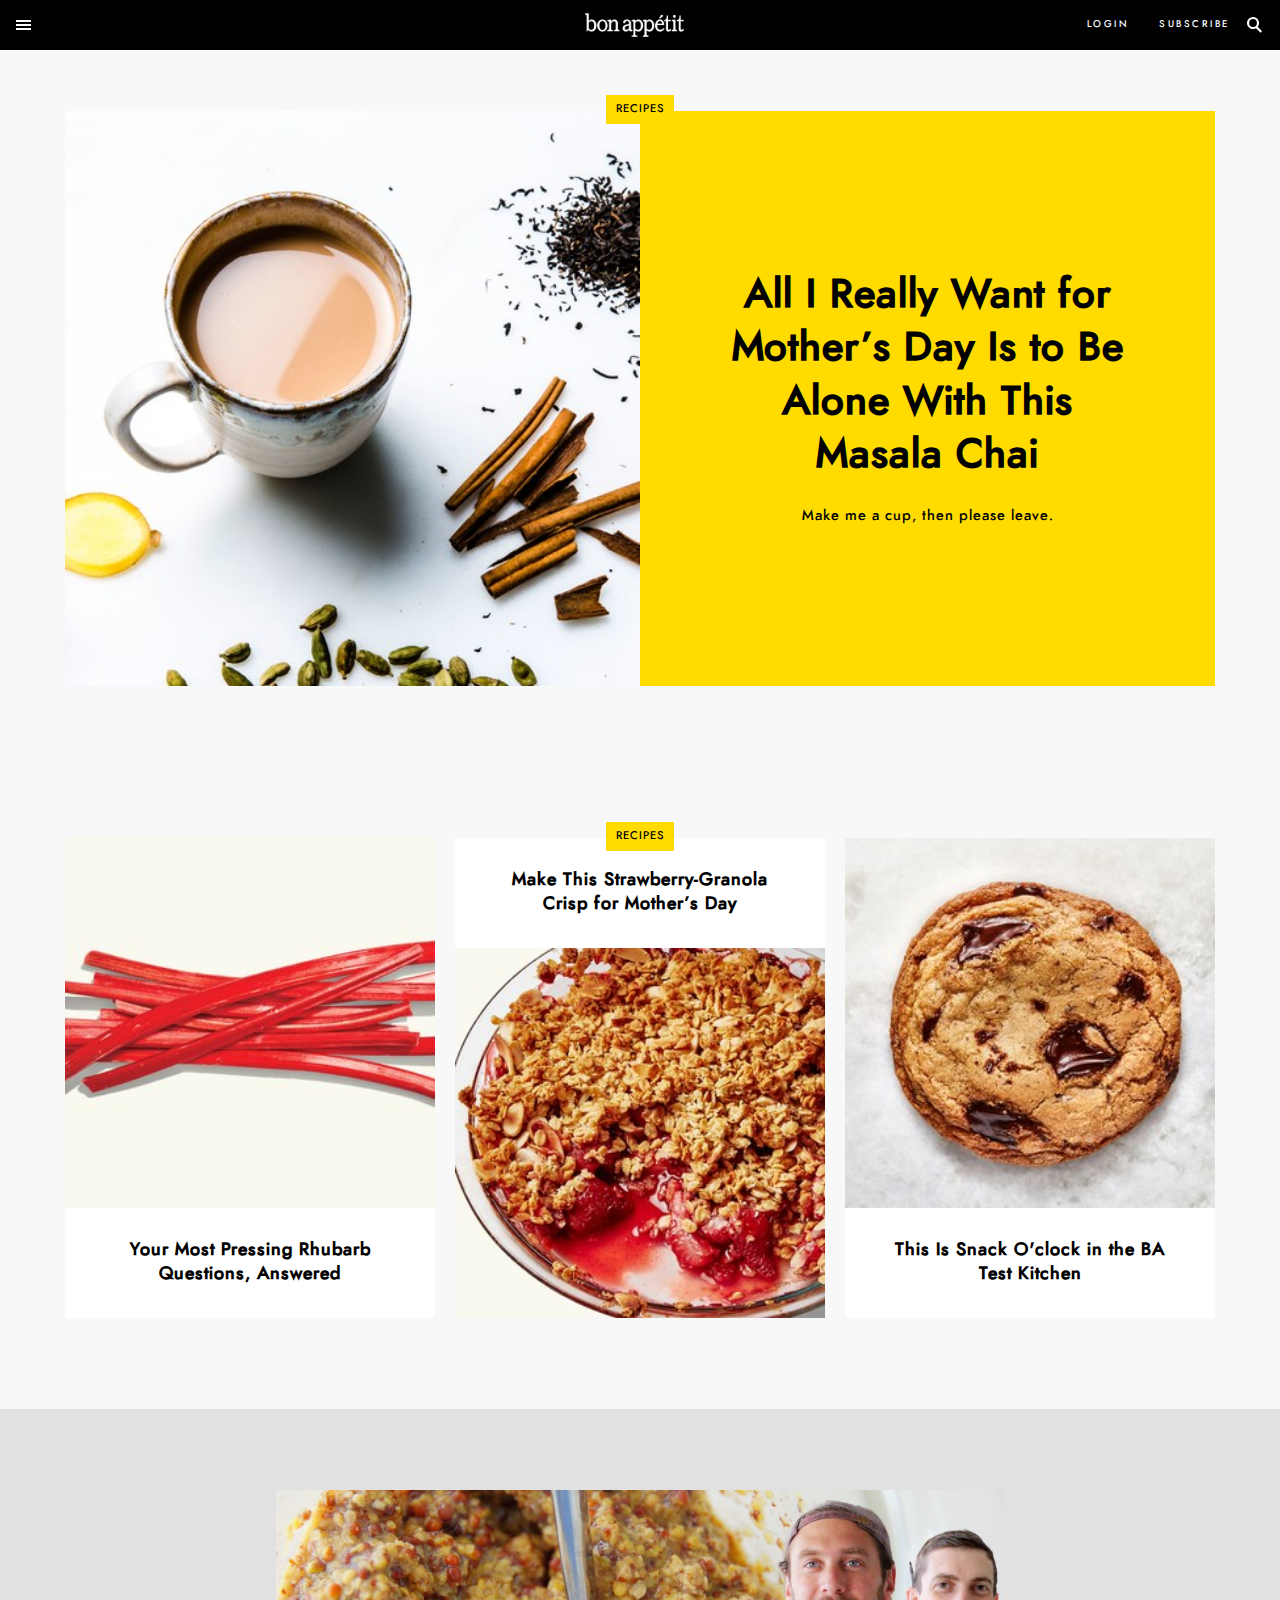
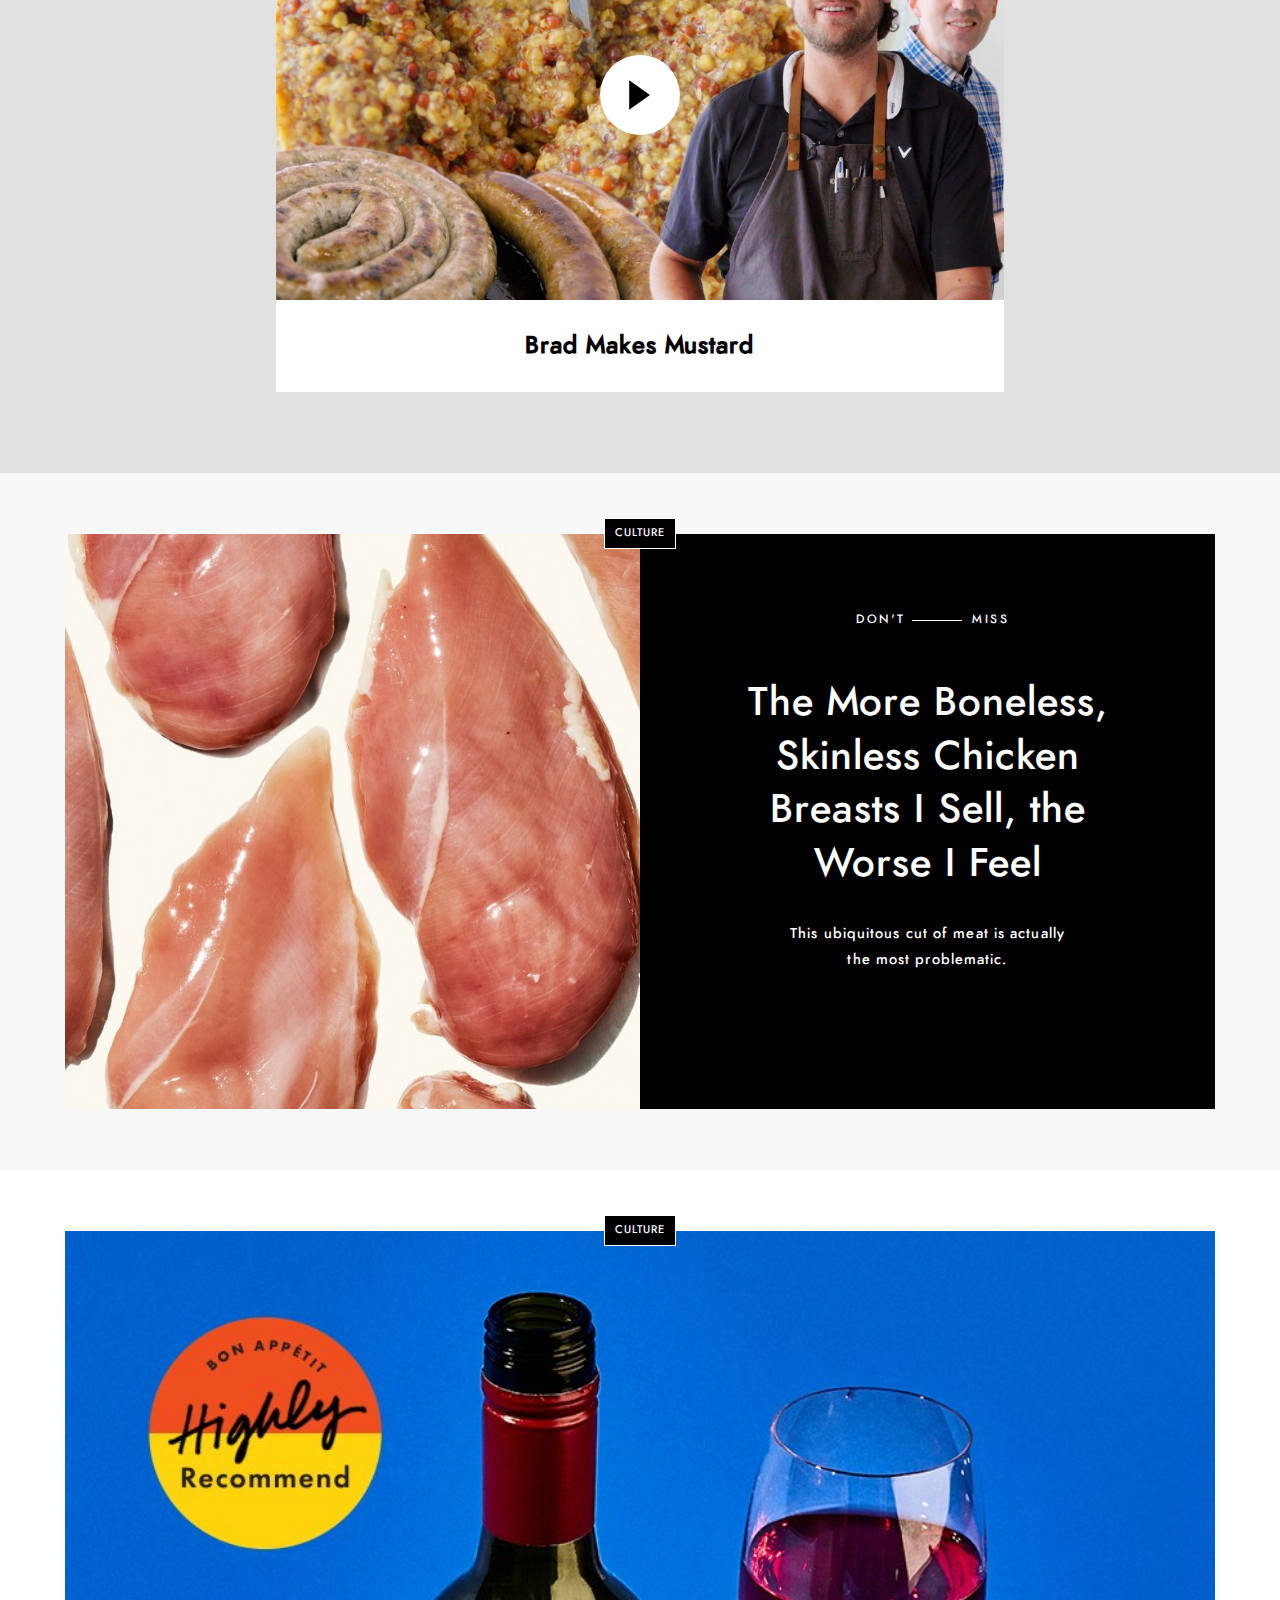
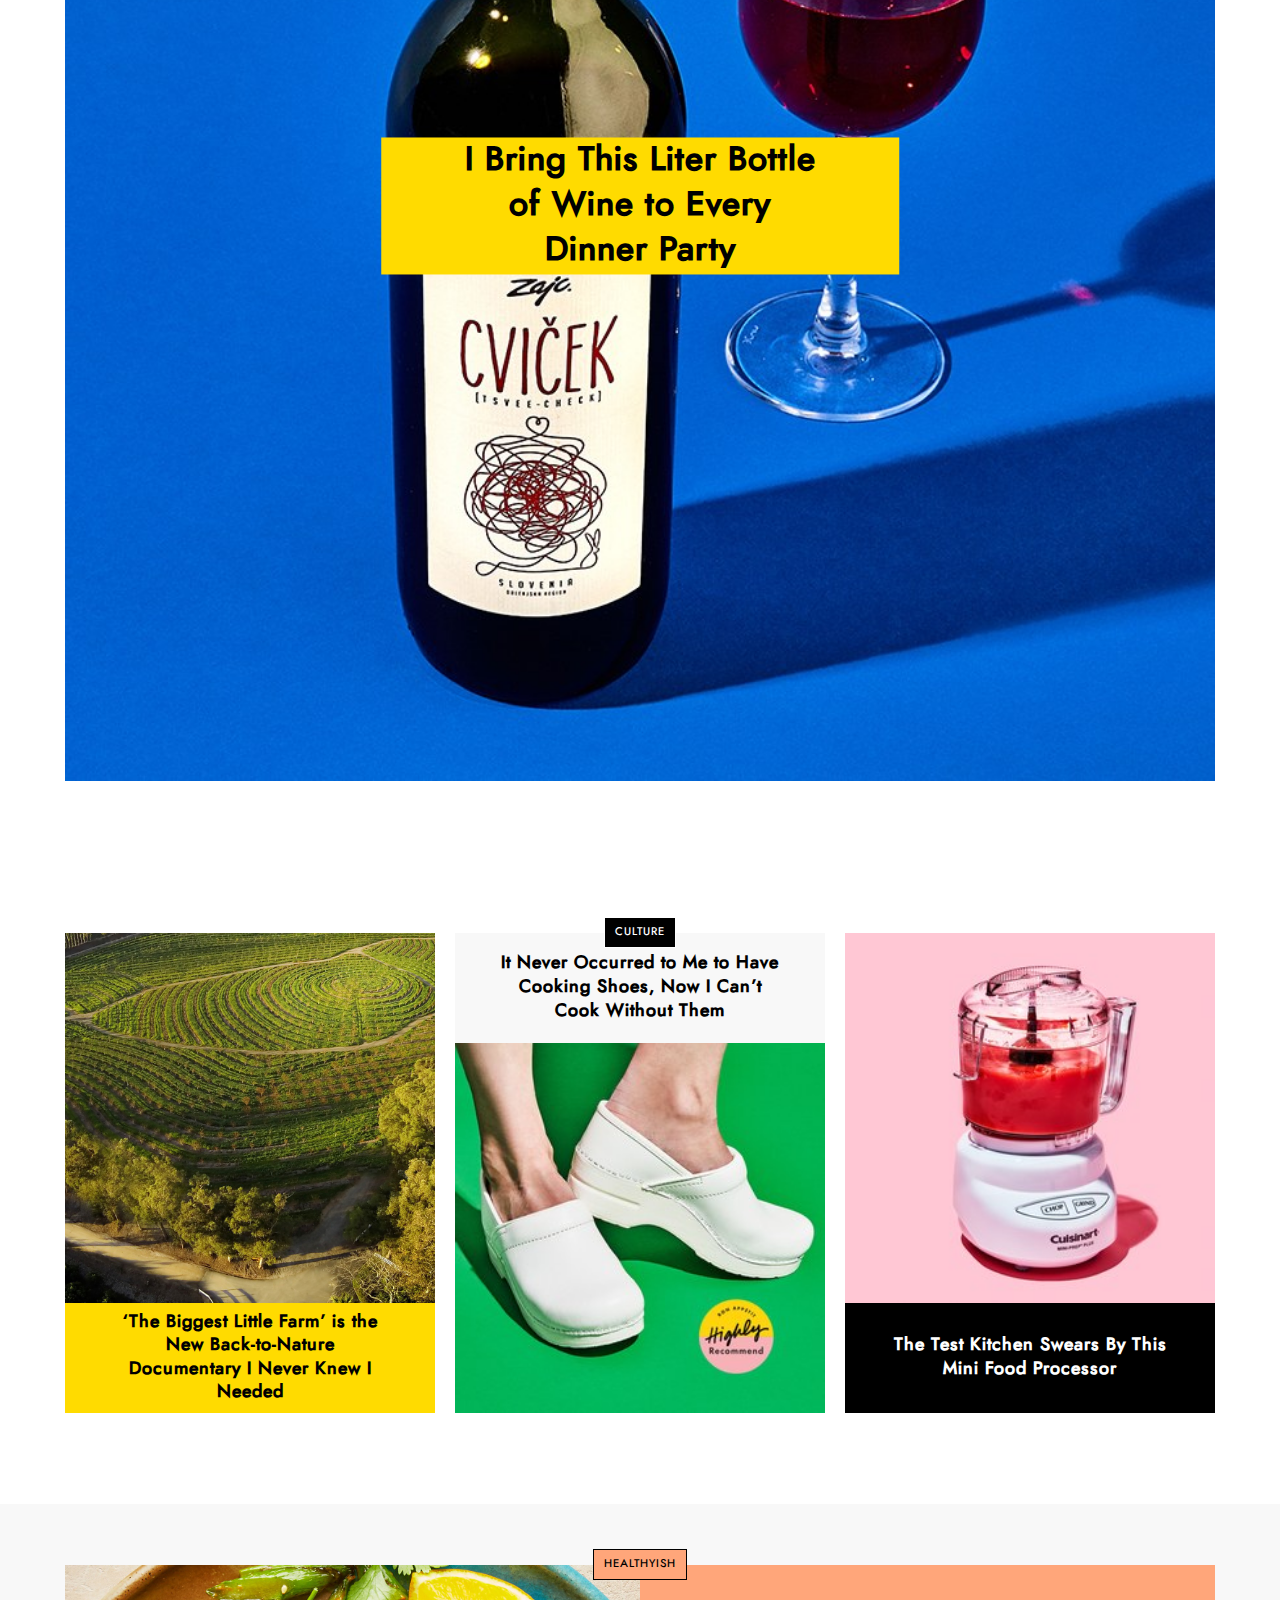
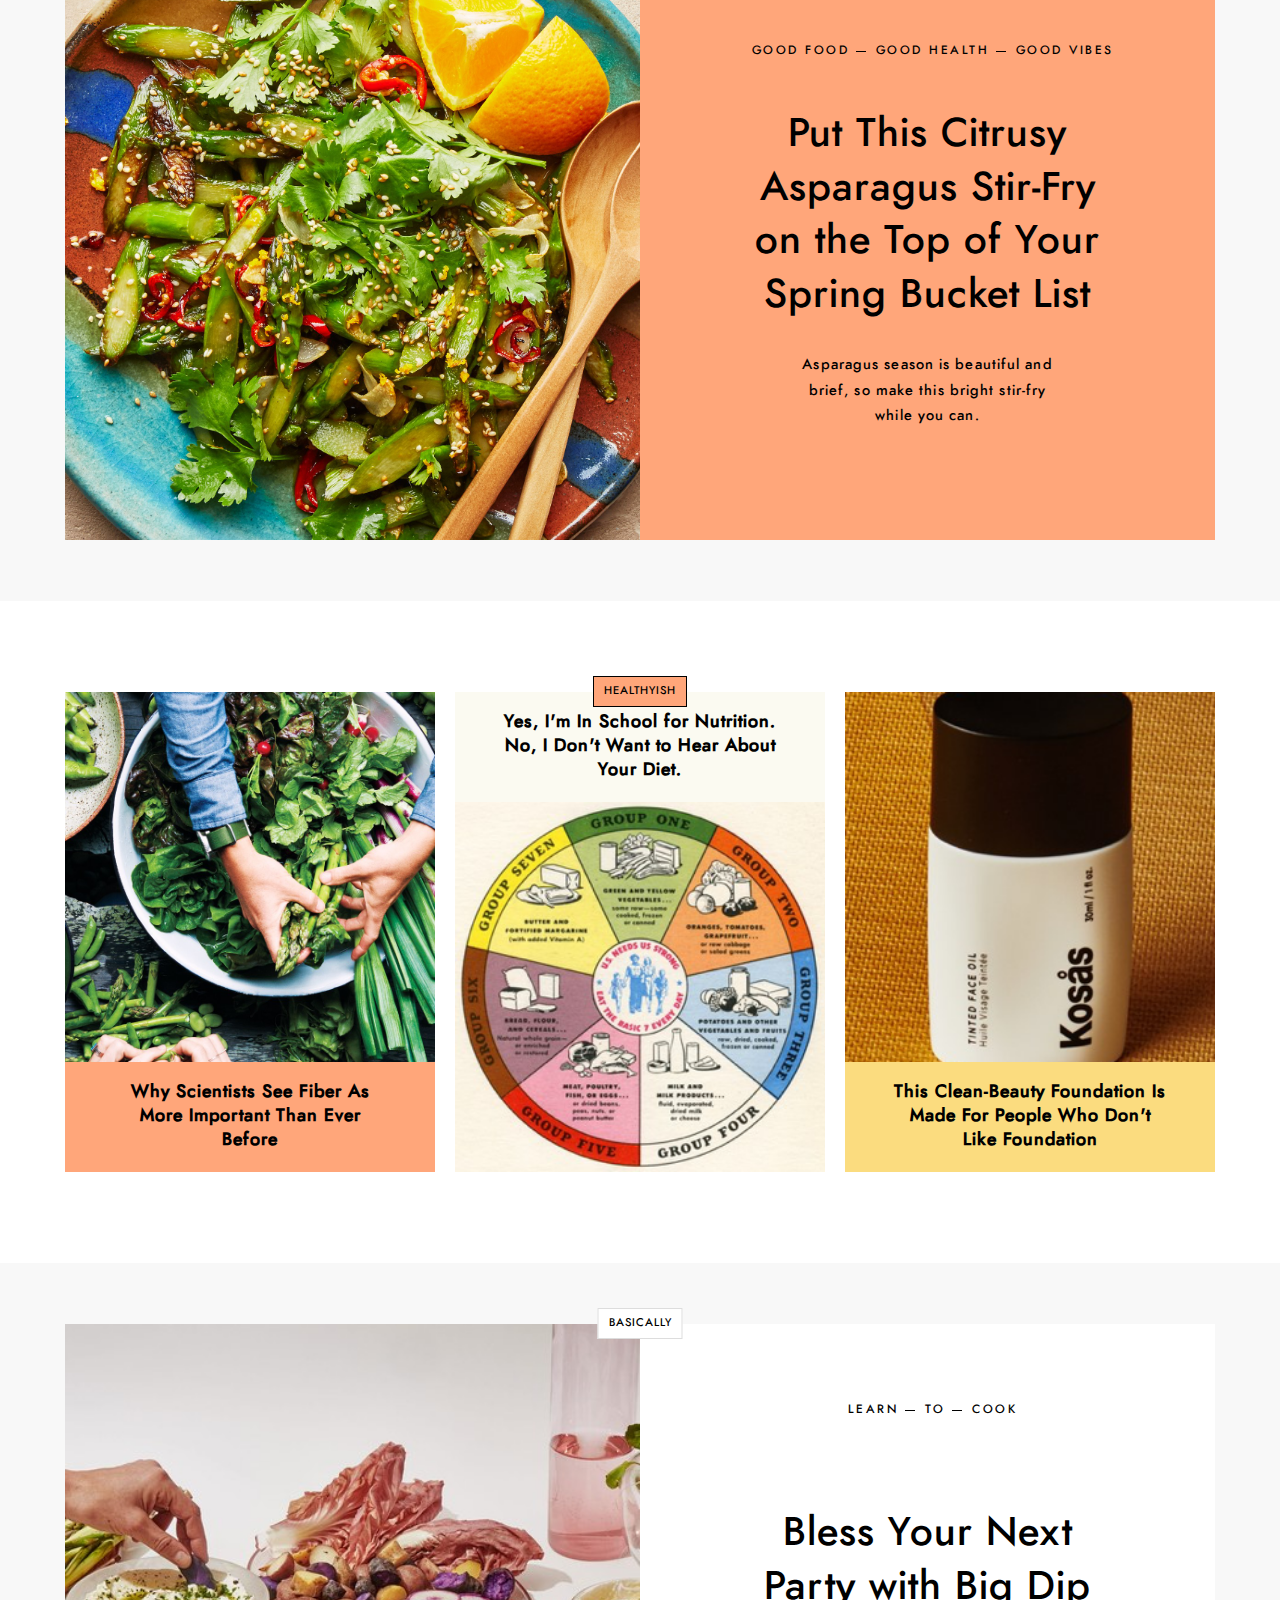
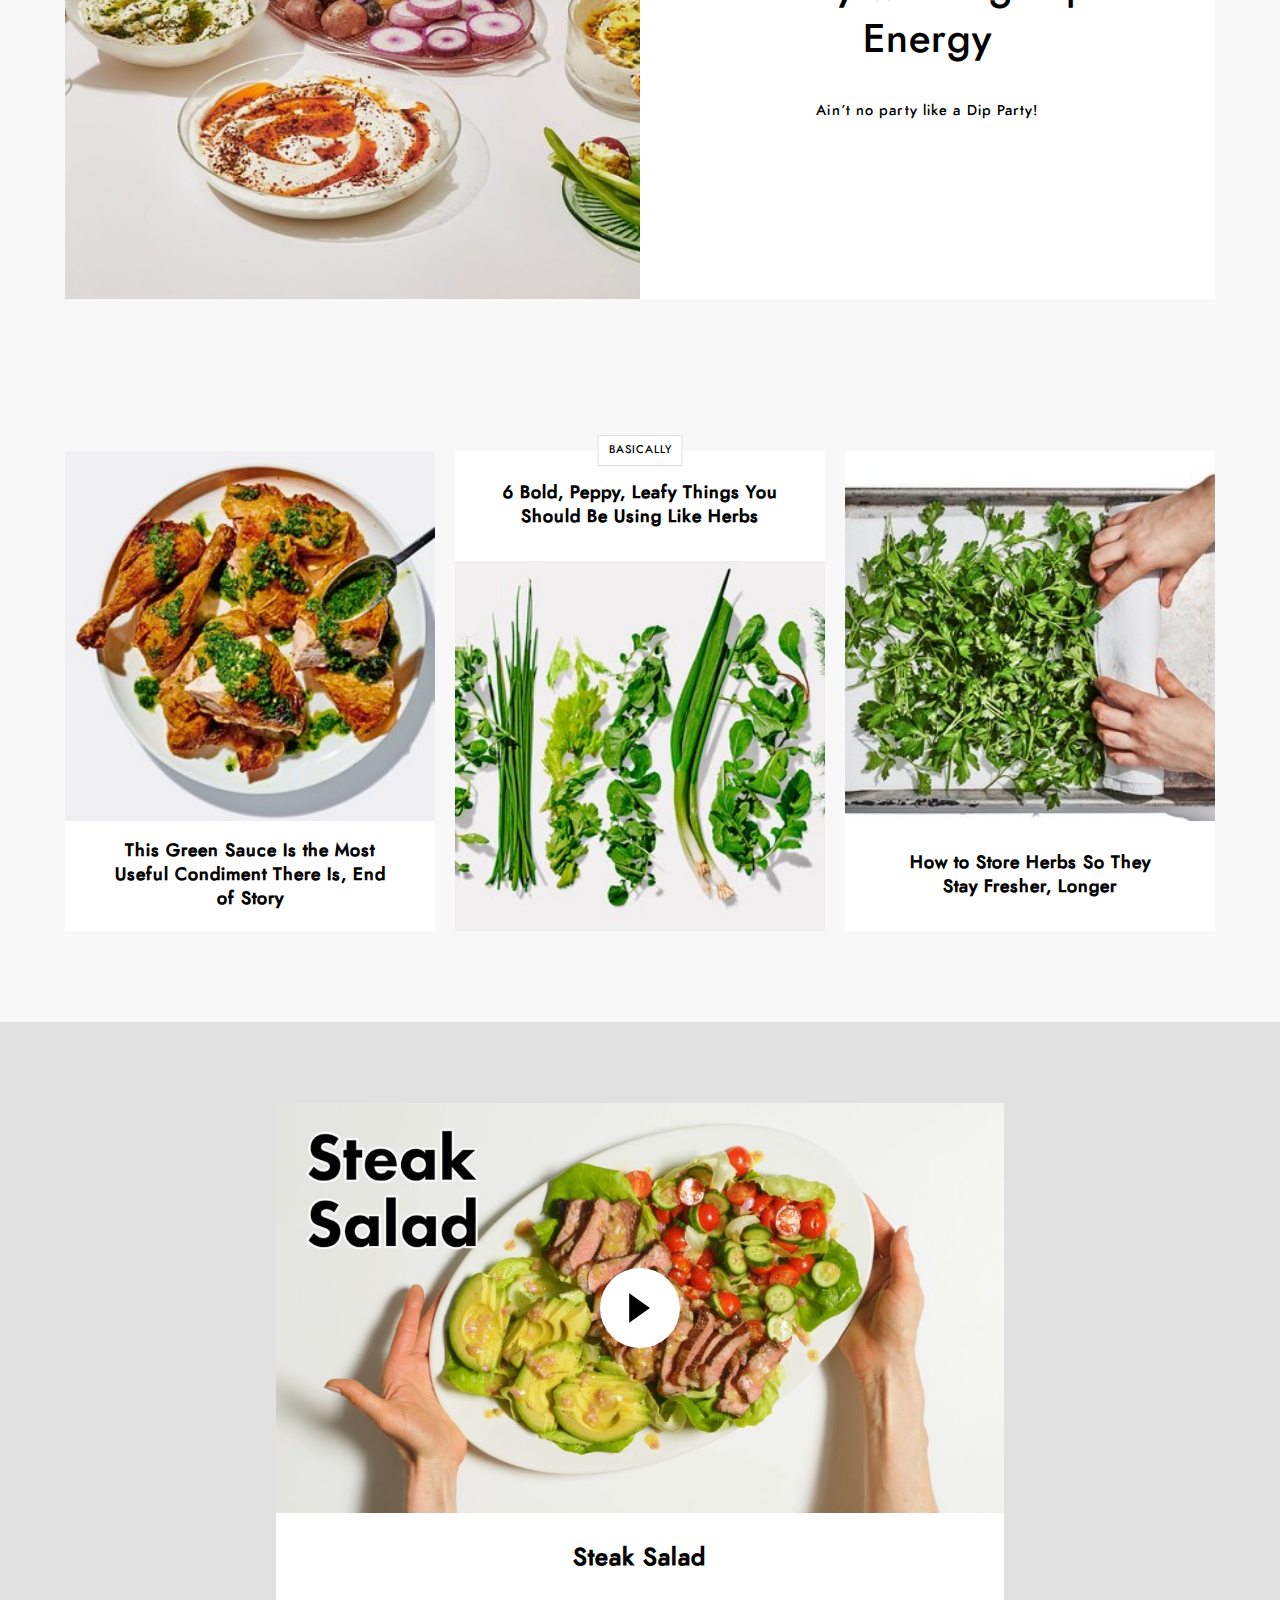
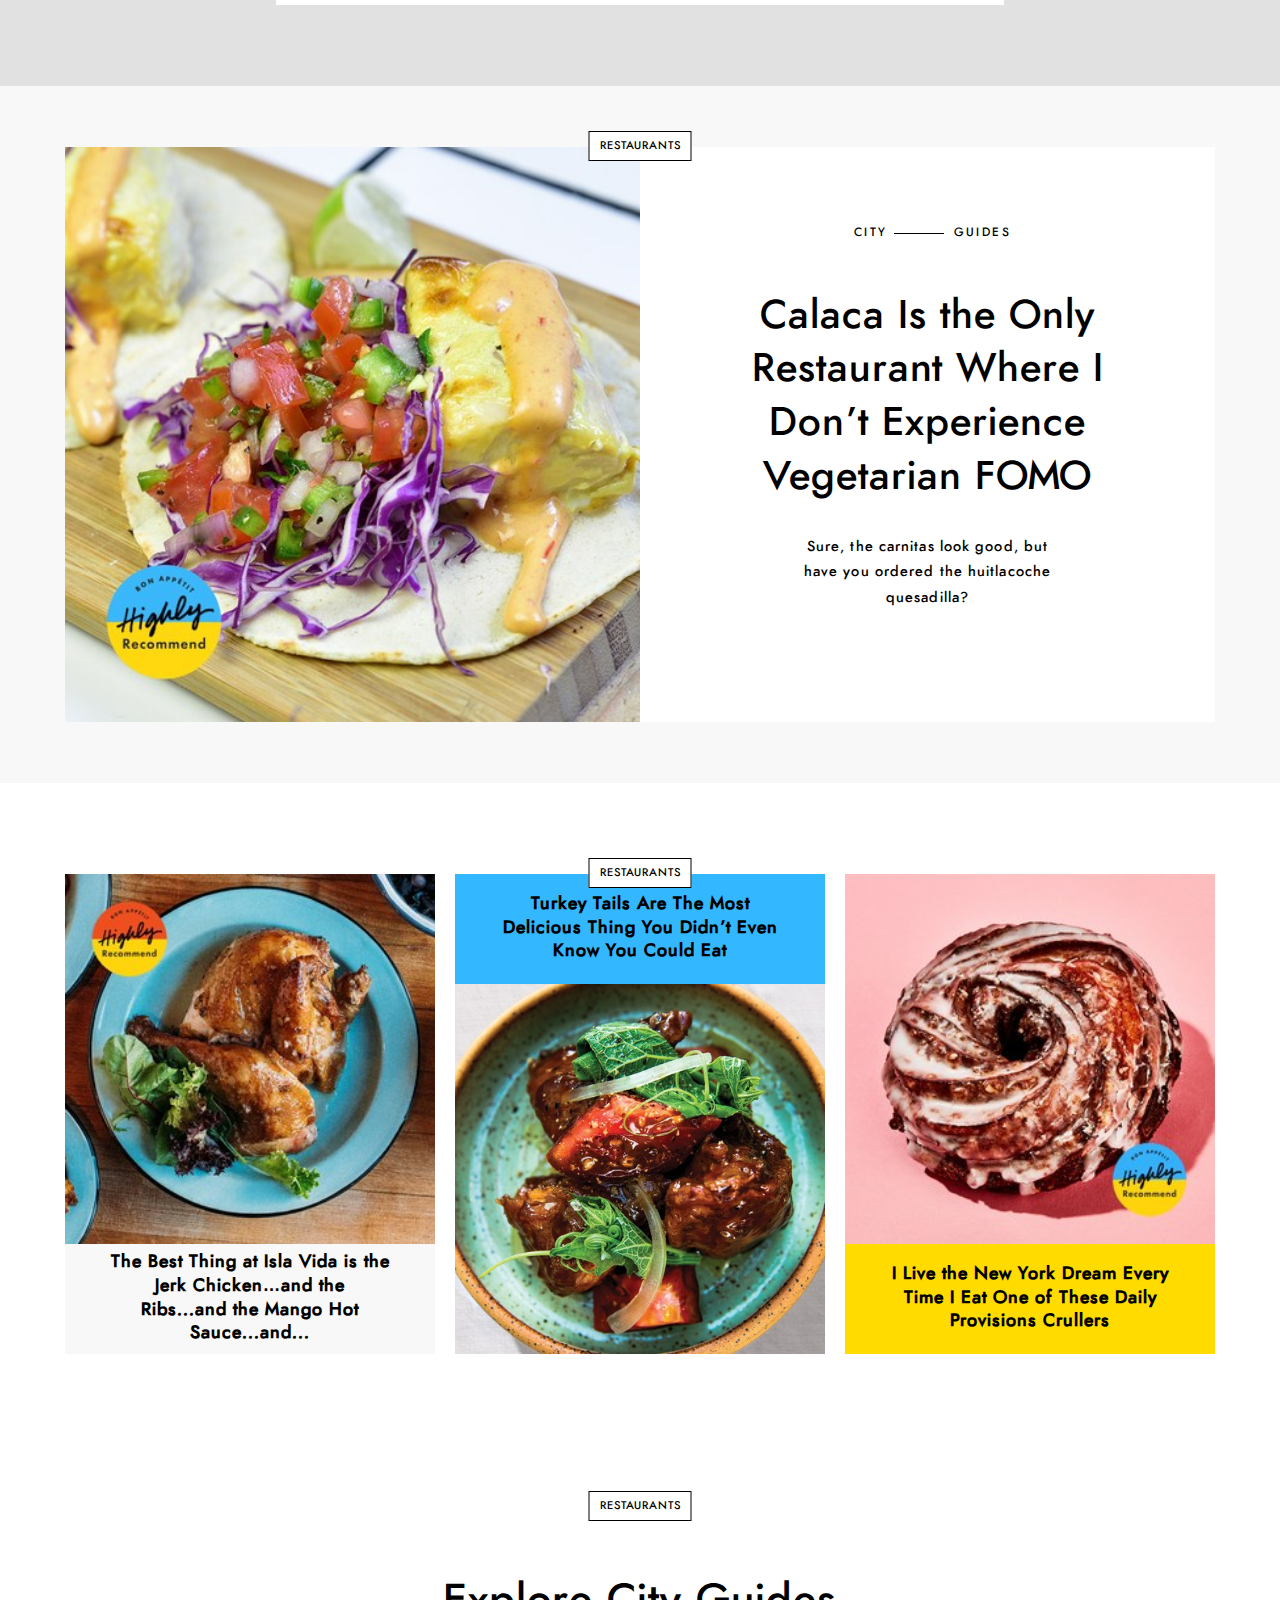
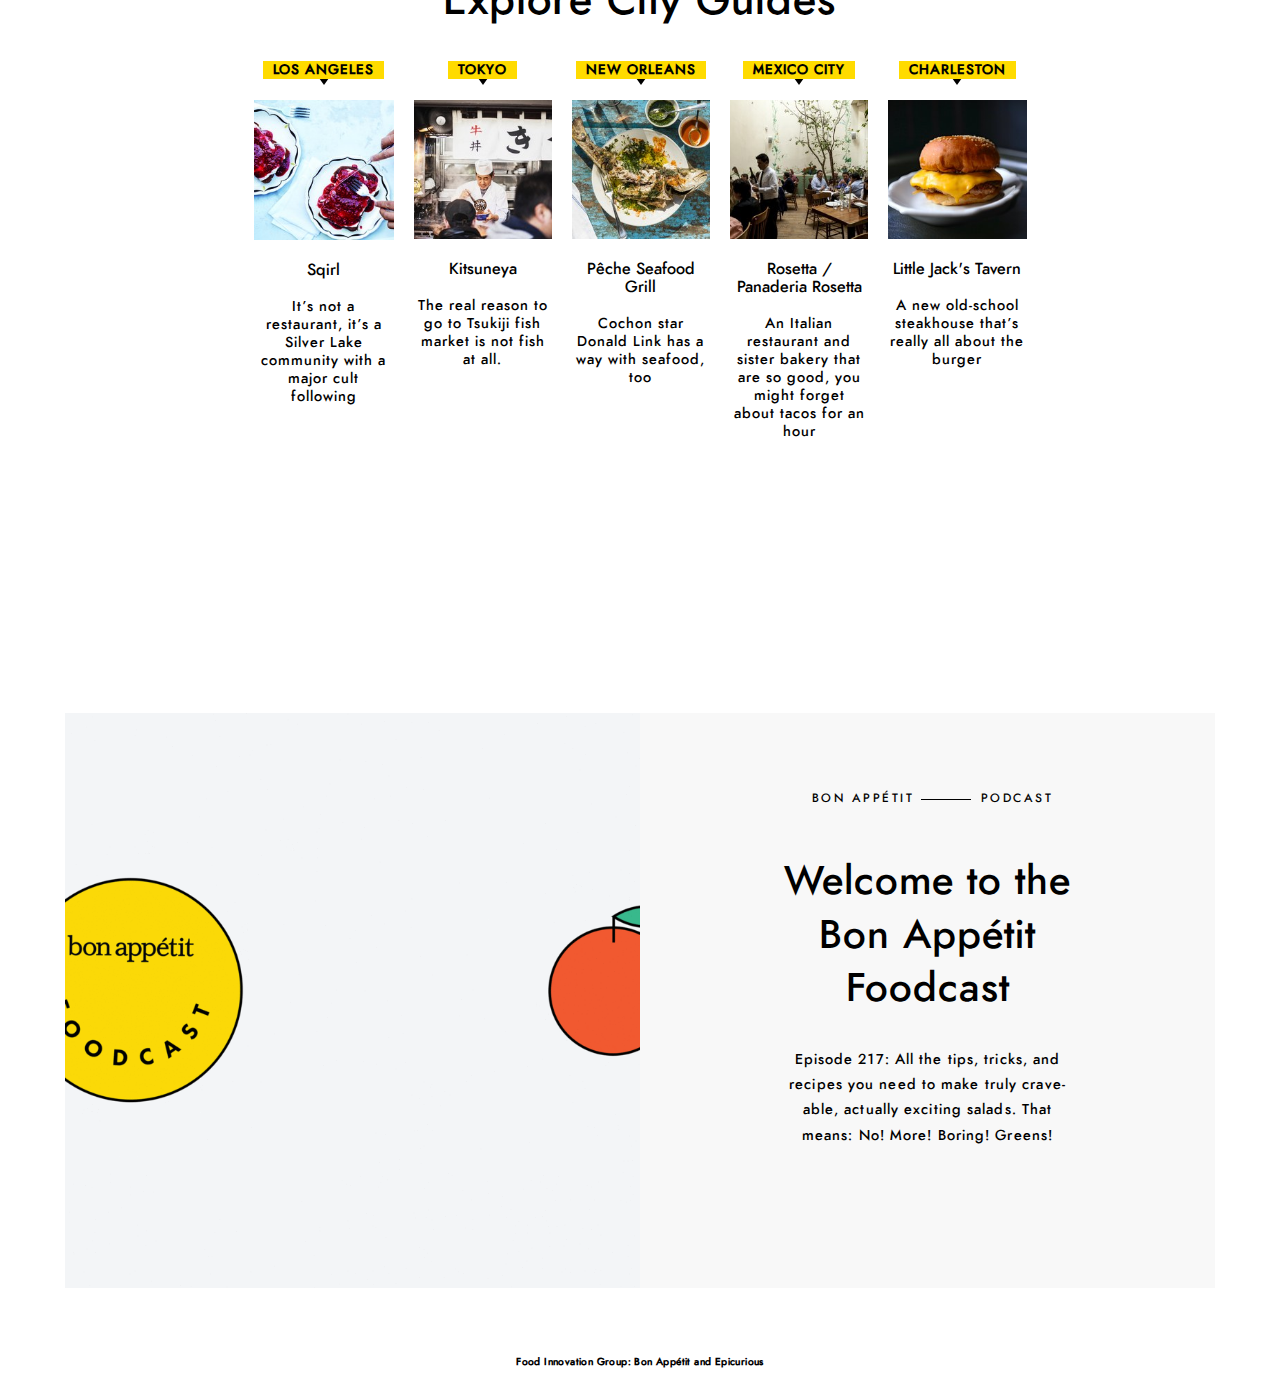
==== commit 728ddc41: "added higher rez images to culture and healthy sections" ====
--- a/index.html
+++ b/index.html
@@ -138,7 +138,7 @@
           
           <div class="culture-p-row1-col1 twocol-col1">
             <a class="culture-p-row1-image-container" href="#">
-              <img class="img culture-p-img1" src="img/chicken-breast.jpg" alt="chicken breast" />
+              <img class="img culture-p-img1" src="img/chicken-breast-Big.jpg" alt="chicken breast" />
             </a>
           </div>
           <div class="culture-p-row1-col2 twocol-col2">
@@ -177,7 +177,7 @@
           
           <div class="culture-mp-row1-col1 threecol-col1">
             <a class="culture-mp-image-container" href="#">
-              <img class="img culture-mp-img1" src="img/biggest-little-farm-1.jpg" alt="biggest little farm" />
+              <img class="img culture-mp-img1" src="img/biggest-little-farm-1-lg.jpg" alt="biggest little farm" />
             </a>
             <div class="text-container threecol-text-container culture-mp-text-container culture-mp-text-container1">
               <div class="innerbox threecol-innerbox culture-mp-innerbox">
@@ -247,7 +247,7 @@
           
           <div class="healthy2-row1-col1 threecol-col1">
             <a class="healthy2-image-container" href="#">
-              <img class="img healthy2-img1" src="img/HLY-Fiber-1.jpg" alt="bowl of green veggies" />
+              <img class="img healthy2-img1" src="img/HLY-Fiber-1-Big.jpg" alt="bowl of green veggies" />
             </a>
             <div class="text-container threecol-text-container healthy2-text-container healthy2-text-container1">
               <div class="innerbox threecol-innerbox healthy2-text-innerbox">
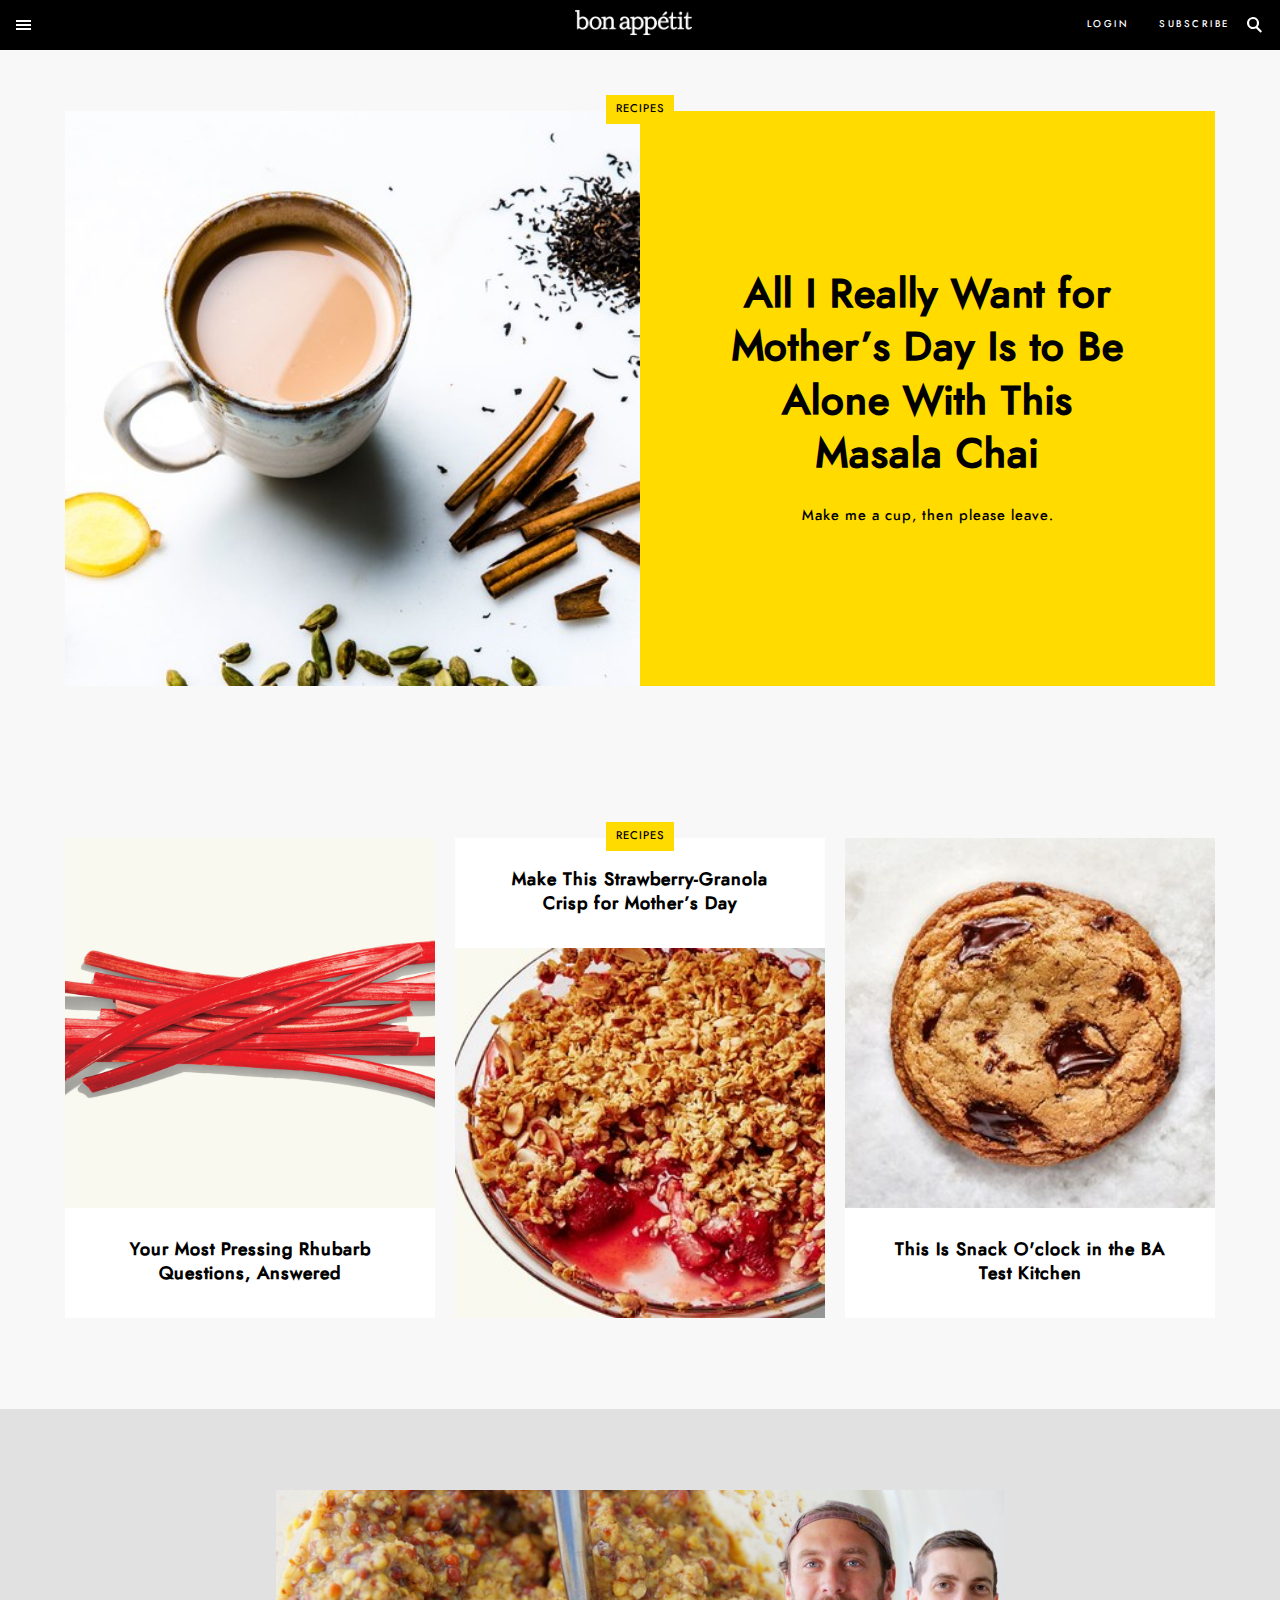
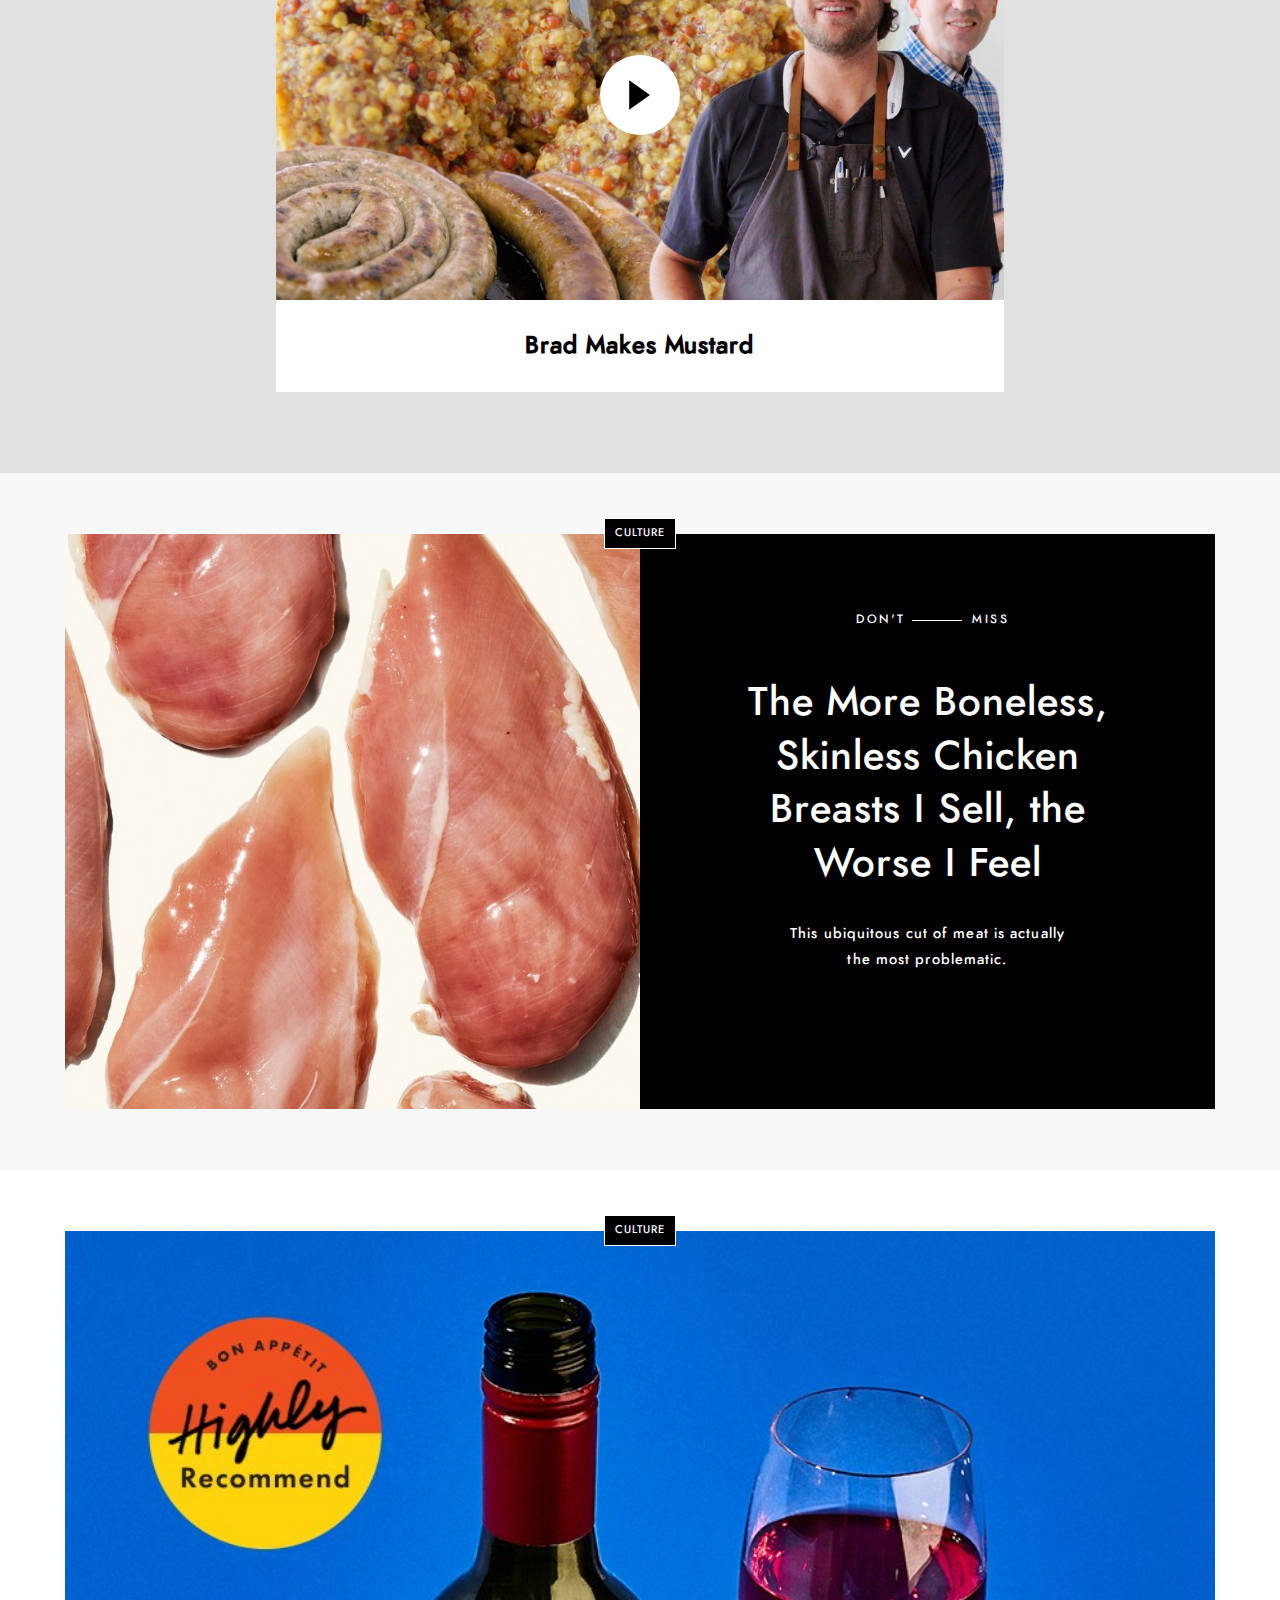
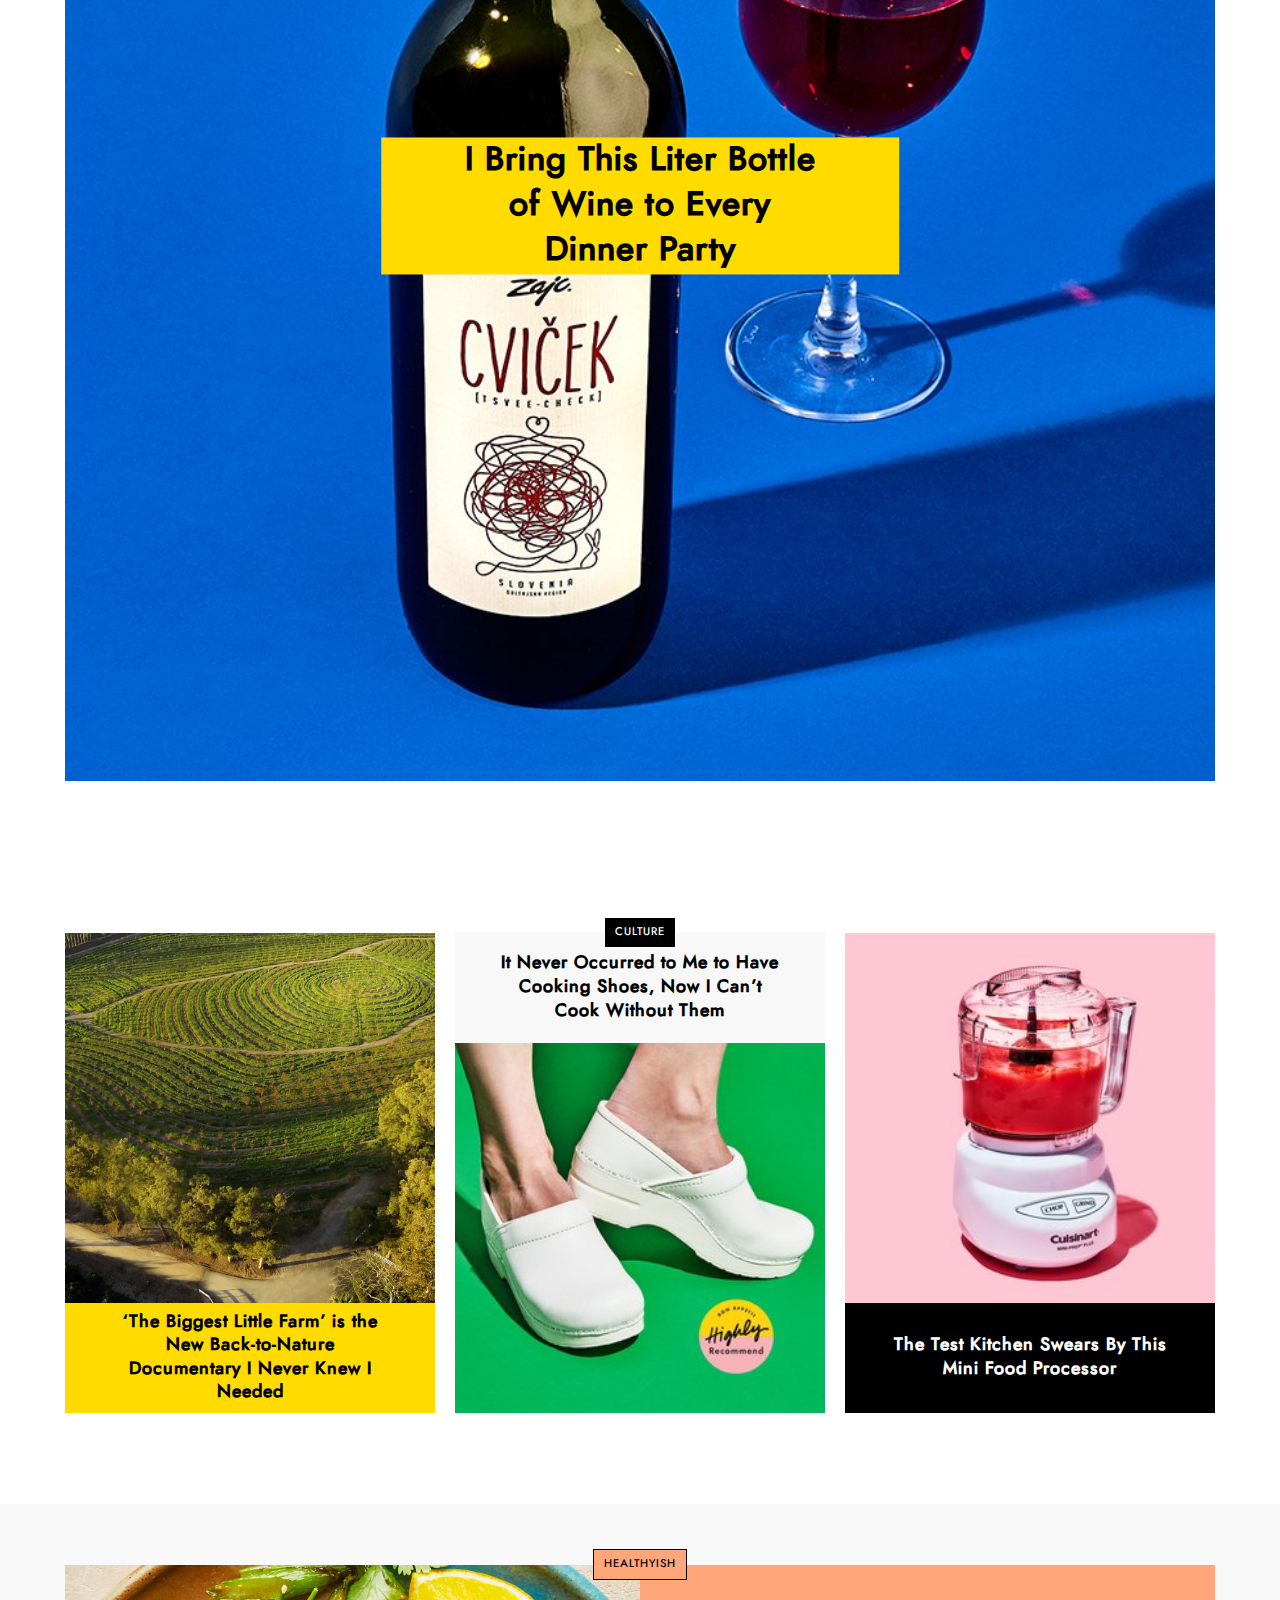
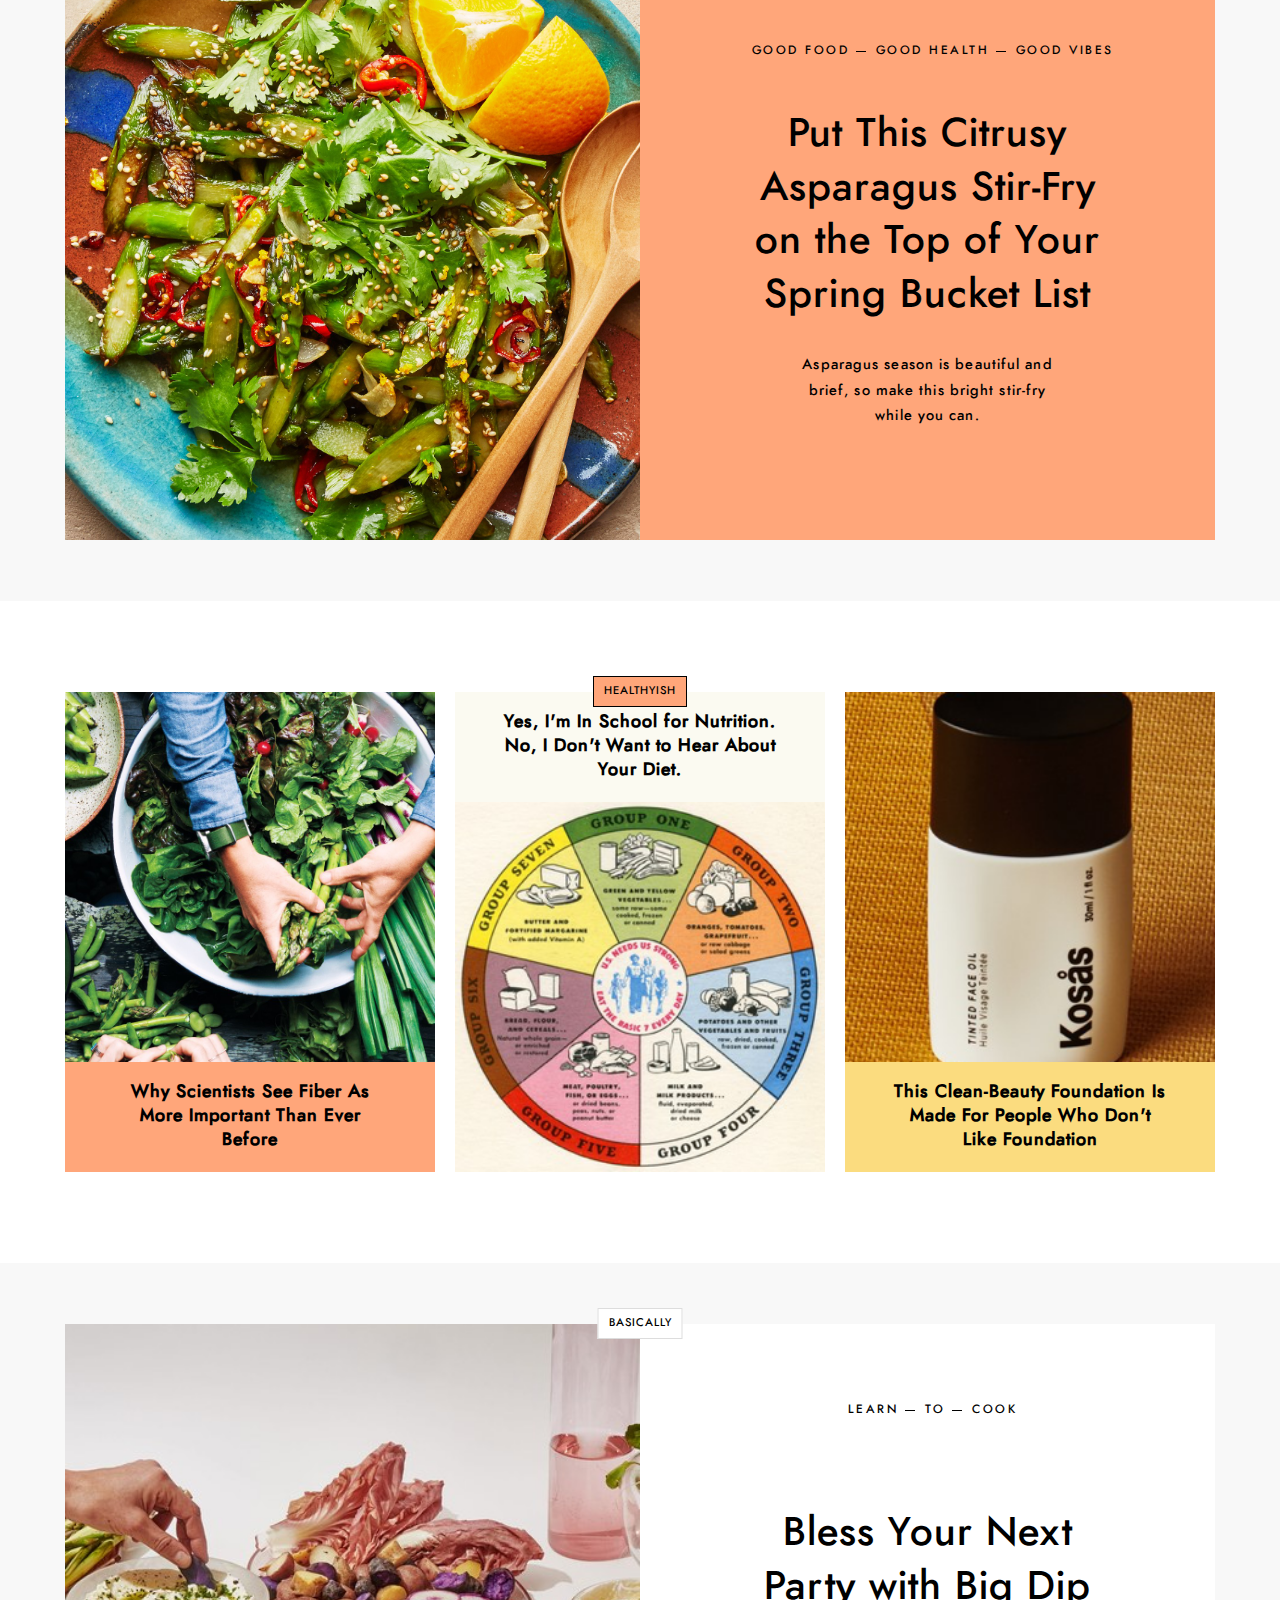
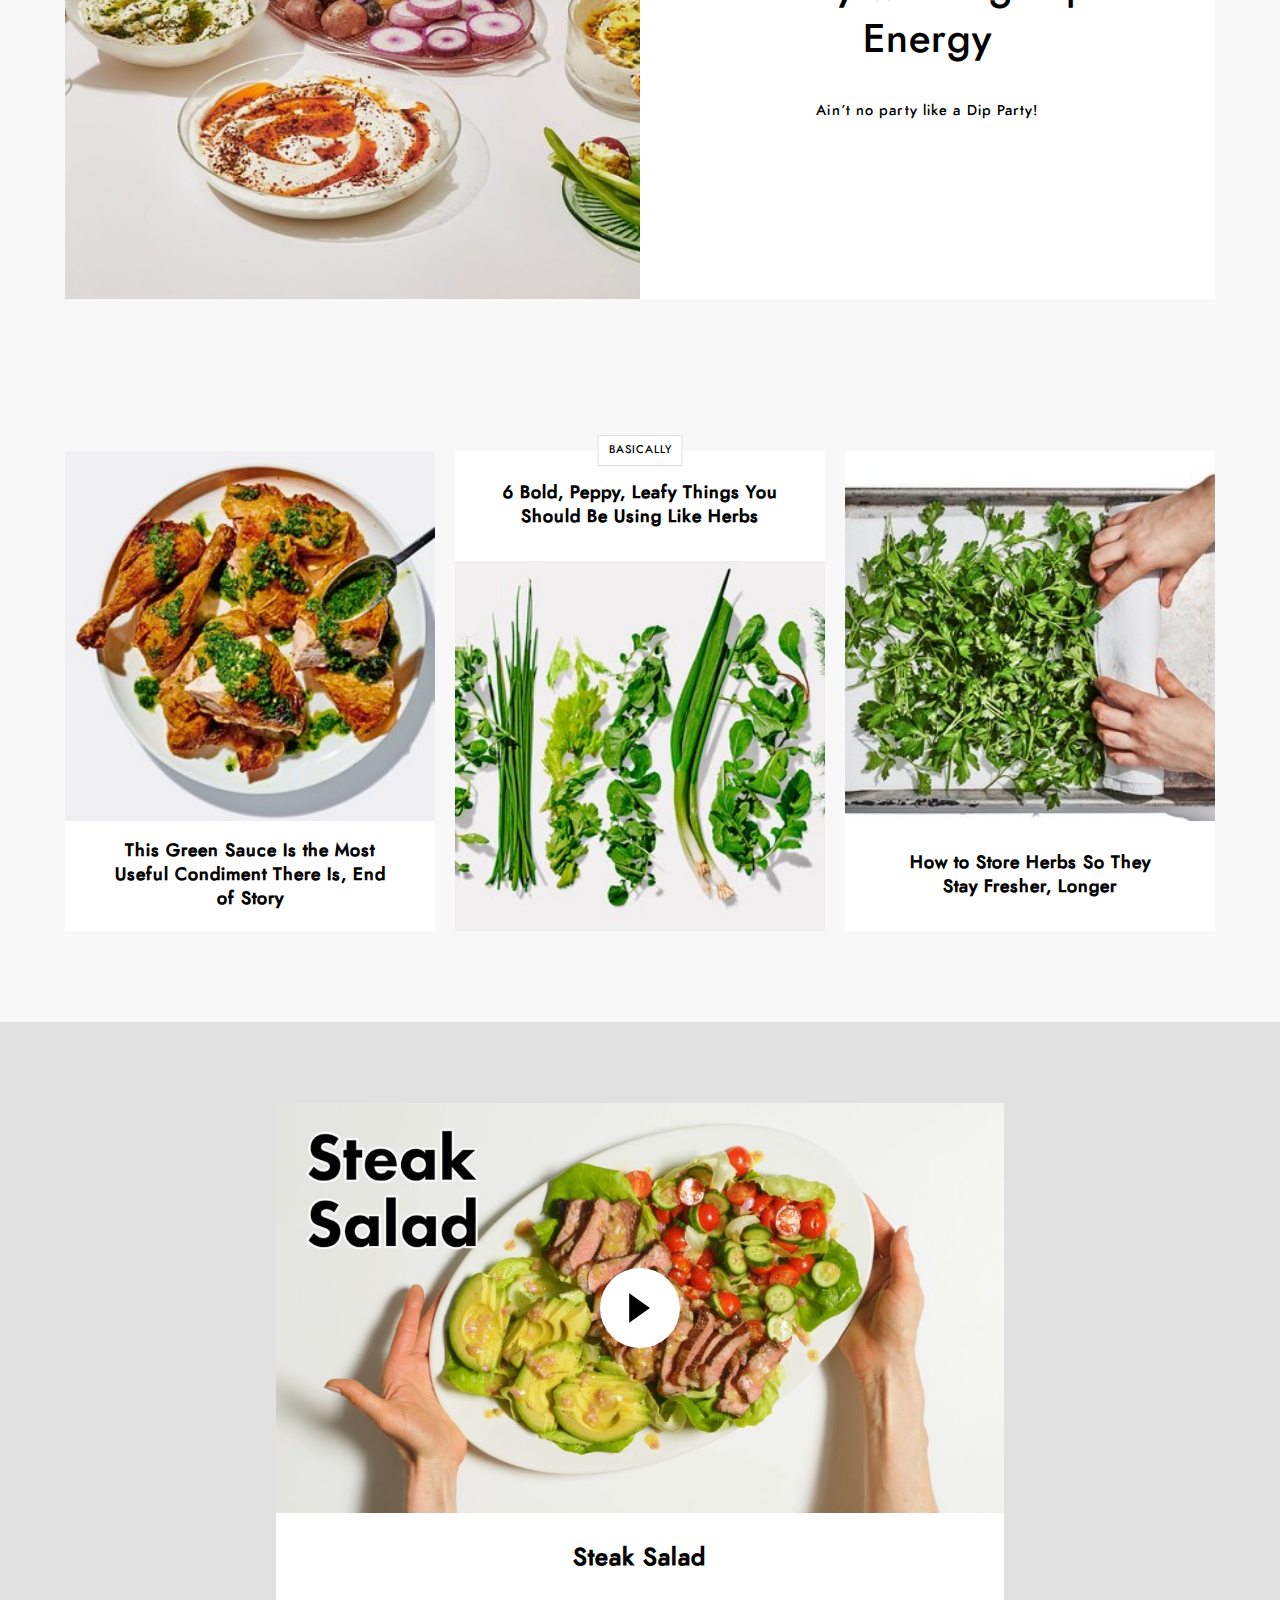
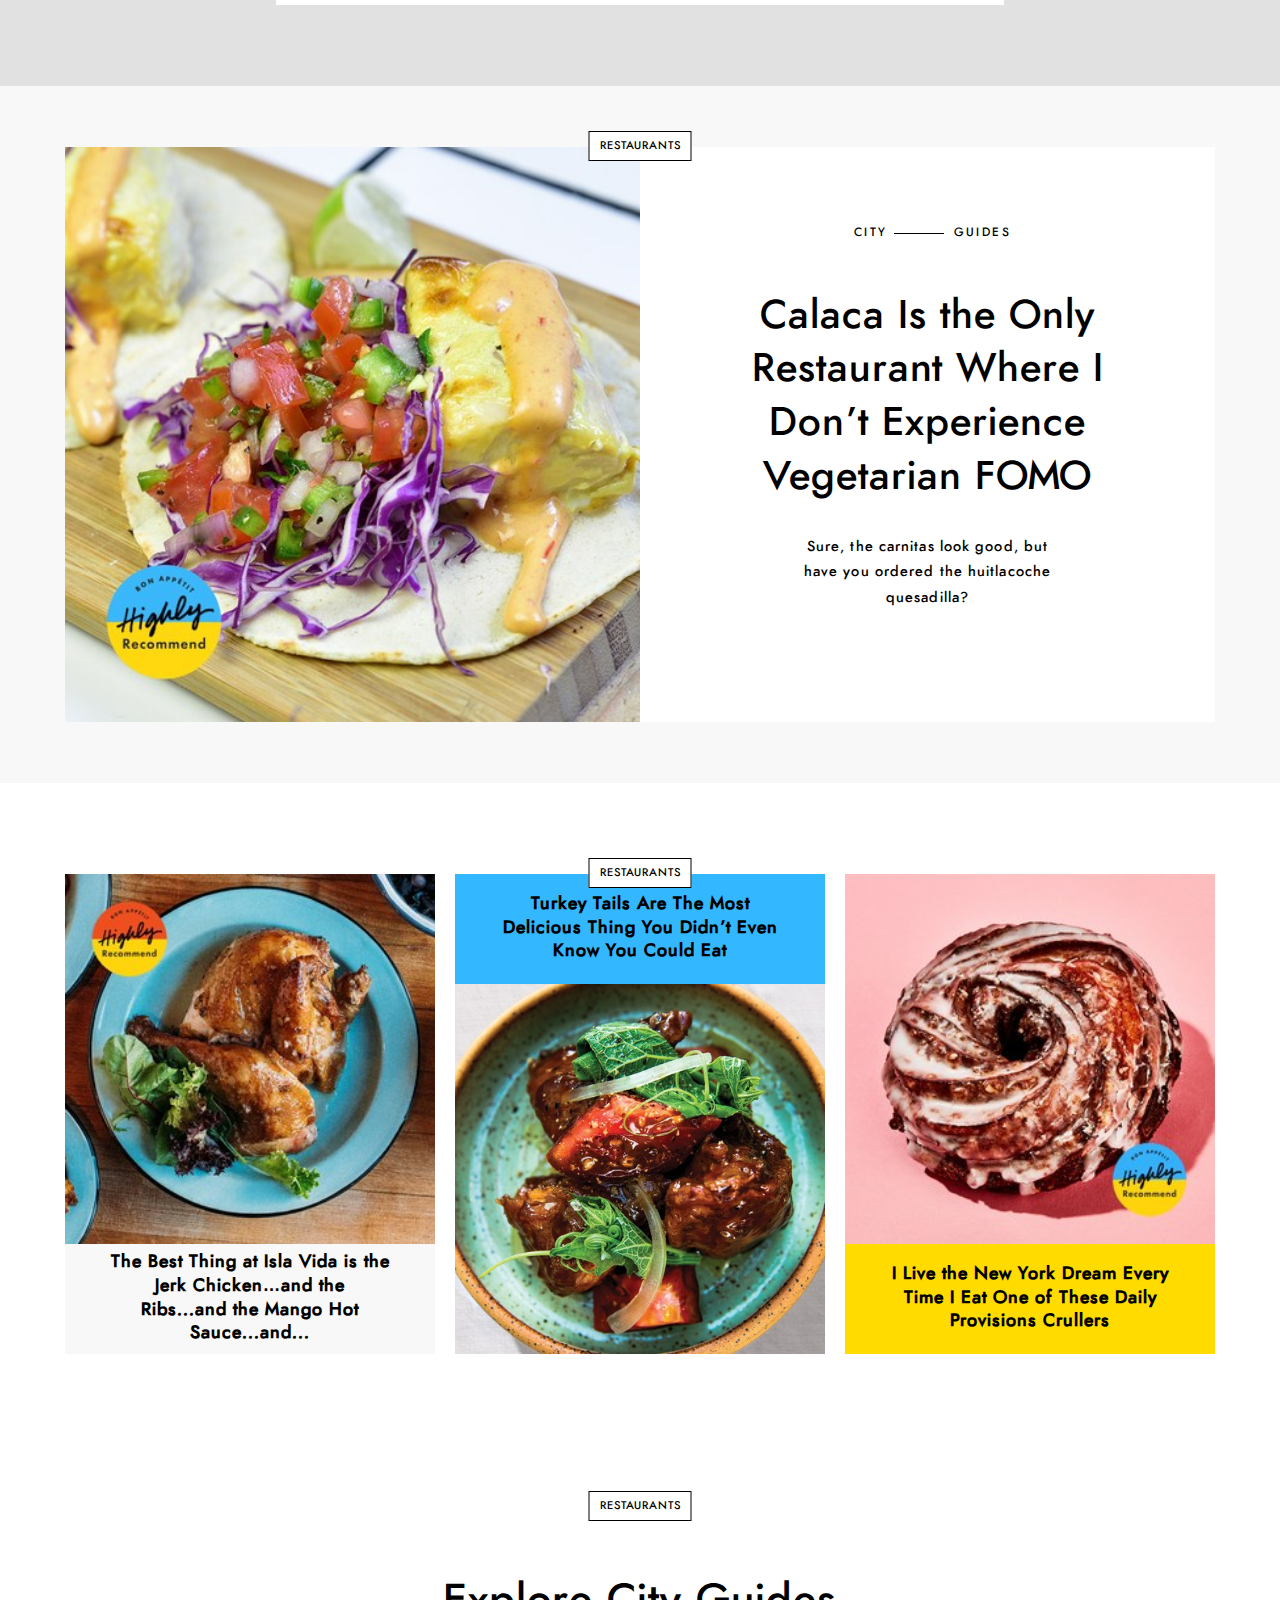
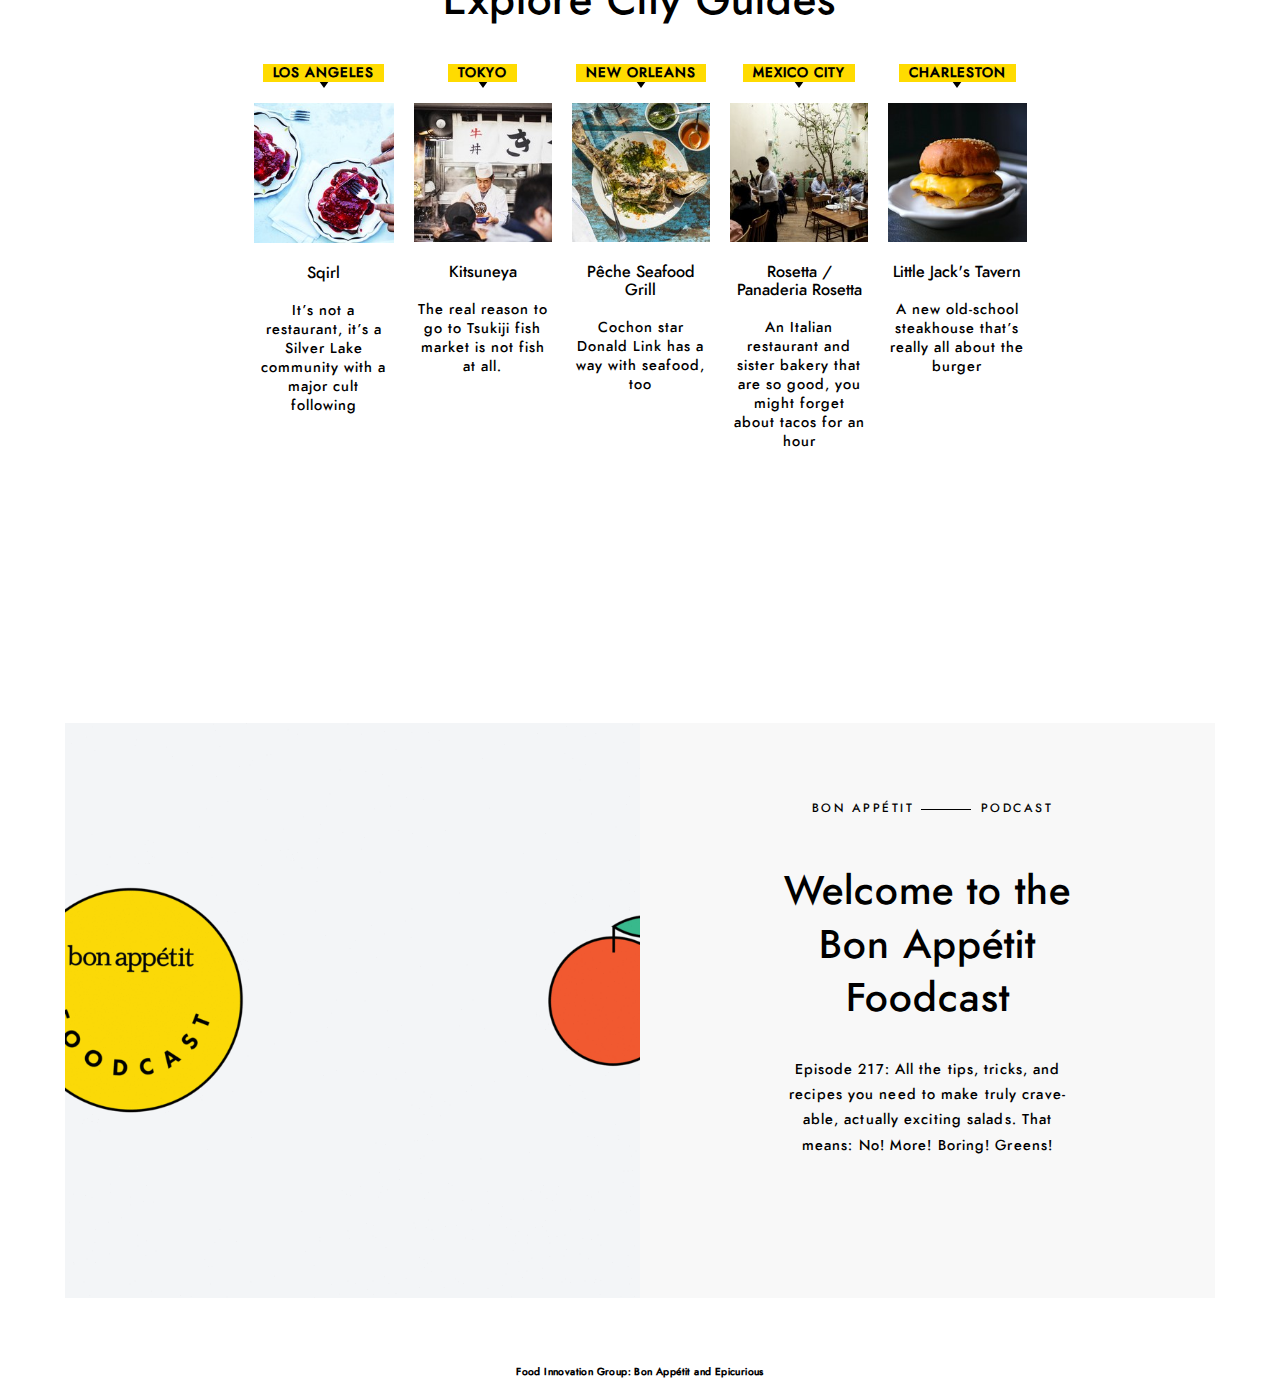
==== commit 301b0018: "cleaned up html code and added vertical align to images to remove 4 pixel bottom gap" ====
--- a/index.html
+++ b/index.html
@@ -1,12 +1,12 @@
-<html>
+<!DOCTYPE html>
+<html lang="en">
   <head>
     <meta charset="utf-8">
     <meta http-equiv="X-UA-Compatible" content="IE=edge">
     <meta name="viewport" content="width=device-width, initial-scale=1">
     <title>Bon Appetit Magazine</title>
     <link rel="stylesheet" type="text/css" href="css/normalize.css">
-    <!--<link rel="stylesheet" type="text/css" href="css/main.css" />-->
-    <link rel="stylesheet" type="text/css" href="css/main2.css" />
+    <link rel="stylesheet" type="text/css" href="css/main.css" />
     <link rel="stylesheet" type="text/css" href="css/mediaQueriesMain.css" />
     <link rel="shortcut icon" href="ba.ico" type="image/x-icon">
   </head>
@@ -33,13 +33,13 @@
           <span class="nav-row1-col3-colb">
             <a href="#">SUBSCRIBE</a>
           </span>
-          <span class="nav-row1-col3-colc">
+          <div class="nav-row1-col3-colc">
             <div class="search-container">
               <svg xmlns="http://www.w3.org/2000/svg" width="15" height="16" viewBox="0 0 15 16" data-reactid="112">
                 <path fill="#FFF" d="M10.643 9.85L15 14.207l-1.5 1.5-4.484-4.483a6.013 6.013 0 1 1 1.627-1.374zm-4.63.054a3.89 3.89 0 1 0 0-7.782 3.89 3.89 0 0 0 0 7.782z" data-reactid="113"></path>
               </svg>
             </div>
-          </span>
+          </div>
         </div>
       </div>
     </nav>
@@ -70,7 +70,7 @@
         <div class="recipe2-row1 three-col-row1">
           <div class="header recipe-header">RECIPES</div>
           <div class="recipe2-row1-col1 threecol-col1">
-            <a class="recipe2-image-container" href="#">
+            <a class="recipe2-image-container" href="rhubarb.html">
               <img class="img recipe2-img1" src="img/rhubarb.jpg" alt="rhubarb" />
             </a>
             <div class="text-container threecol-text-container recipe2-text-container">
@@ -114,11 +114,13 @@
         <div class="video-container">
           <div class="video-row1" onclick="startVideo(1)">
             <img class="video1-tn" src="img/bonappetit_brad-makes-mustard.jpg" alt="Brad makes mustard" />
-            <div class="play-button play-button1"><img src="img/play.svg"/></div>
-            <video class="video1 video1-off" loop="" muted="" autoplay="" webkit-playsinline="" playsinline="" poster="https://dcdcsl55x0411.cloudfront.net/5ba2e64a8c1abc0549000014/posters/animation_still.jpg">
-              <source src="https://dcdcsl55x0411.cloudfront.net/5ba2e64a8c1abc0549000014/animation-low.mp4" type="video/mp4">
-              <source src="https://dcdcsl55x0411.cloudfront.net/5ba2e64a8c1abc0549000014/animation-low.webm" type="video/webm">
-            </video>
+            <div class="play-button play-button1"><img src="img/play.svg" alt="play button"/></div>
+            <div class="video1-box video1-box-off">
+              <video class="video1 video1-off" loop="" muted="" autoplay="" playsinline="" poster="https://dcdcsl55x0411.cloudfront.net/5ba2e64a8c1abc0549000014/posters/animation_still.jpg">
+                <source src="https://dcdcsl55x0411.cloudfront.net/5ba2e64a8c1abc0549000014/animation-low.mp4" type="video/mp4">
+                <source src="https://dcdcsl55x0411.cloudfront.net/5ba2e64a8c1abc0549000014/animation-low.webm" type="video/webm">
+              </video>
+            </div>
           </div>
           <div class="video-row2">
             <div class="text-container video-text-container">
@@ -360,11 +362,13 @@
         <div class="video-container">
           <div class="video-row1" onclick="startVideo(2)">
             <img class="video2-tn" src="img/bonappetit_steak-salad.jpg" alt="steak salad" />
-            <div class="play-button play-button2"><img src="img/play.svg"/></div>
-            <video class="video2 video2-off" loop="" muted="" autoplay="" webkit-playsinline="" playsinline="" poster="https://dcdcsl55x0411.cloudfront.net/5b9959c6625710143900001c/posters/animation_still.jpg">
-              <source src="https://dcdcsl55x0411.cloudfront.net/5b9959c6625710143900001c/animation-low.mp4" type="video/mp4">
-              <source src="https://dcdcsl55x0411.cloudfront.net/5b9959c6625710143900001c/animation-low.webm" type="video/webm">
-            </video> 
+            <div class="play-button play-button2"><img src="img/play.svg" alt="play button"/></div>
+            <div class="video2-box video2-box-off">
+              <video class="video2 video2-off" loop="" muted="" autoplay="" playsinline="" poster="https://dcdcsl55x0411.cloudfront.net/5b9959c6625710143900001c/posters/animation_still.jpg">
+                <source src="https://dcdcsl55x0411.cloudfront.net/5b9959c6625710143900001c/animation-low.mp4" type="video/mp4">
+                <source src="https://dcdcsl55x0411.cloudfront.net/5b9959c6625710143900001c/animation-low.webm" type="video/webm">
+              </video>
+            </div>
           </div>
           <div class="video-row2">
             <div class="text-container video-text-container">
@@ -570,18 +574,18 @@
           <div class="aside-close"></div>
         </div>
         <ul class="aside-menu">
-                      <li class="mobile-menu aside-menu-item">
-                        <div class="subscribe"><a href="#">SUBSCRIBE</a></div>
-                        <div class="login"><a href="#">LOGIN</a></div>
-                      </li>
-          <a href="#"><li class="aside-menu-item">RECIPES</li></a>
-          <a href="#"><li class="aside-menu-item">CULTURE</li></a>
-          <a href="#"><li class="aside-menu-item">RESTAURANTS</li></a>
-          <a href="#"><li class="aside-menu-item">BASICALLY</li></a>
-          <a href="healthyish.html"><li class="aside-menu-item">HEALTHYISH</li></a>
-          <a href="#"><li class="aside-menu-item">HIGHLY RECOMMEND</li></a>
-          <a href="#"><li class="aside-menu-item">PODCAST</li></a>
-          <a href="#"><li class="aside-menu-item-last">VIDEOS</li></a>
+          <li class="mobile-menu aside-menu-item">
+            <div class="subscribe"><a href="#">SUBSCRIBE</a></div>
+            <div class="login"><a href="#">LOGIN</a></div>
+          </li>
+          <li class="aside-menu-item"><a href="#">RECIPES</a></li>
+          <li class="aside-menu-item"><a href="#">CULTURE</a></li>
+          <li class="aside-menu-item"><a href="#">RESTAURANTS</a></li>
+          <li class="aside-menu-item"><a href="#">BASICALLY</a></li>
+          <li class="aside-menu-item"><a href="healthyish.html">HEALTHYISH</a></li>
+          <li class="aside-menu-item"><a href="#">HIGHLY RECOMMEND</a></li>
+          <li class="aside-menu-item"><a href="#">PODCAST</a></li>
+          <li class="aside-menu-item-last"><a href="#">VIDEOS</a></li>
         </ul>
       </div>
       <div class="aside-bottom">
--- a/css/main.css
+++ b/css/main.css
@@ -1,16 +1,20 @@
-/* Colors
-Light Grey(background) = #f8f8f8
-Dark Grey(background) = #e2e1e1
-White(background) = #fff
-Yellow(muted) = #fbdc7f
-Yellow(brighter) = #ffdb00 
-Vanilla = #fbfaf1
-Salmon = #ffa67a
-Blue = #33b8ff
-*/
+@font-face {
+  font-family: "renner";
+  src: url("../fonts/renner-medium.otf") format("opentype");
+  font-weight: normal;
+  font-style: normal;
+}
+
+@font-face {
+  font-family: "renner-light";
+  src: url("../fonts/renner-light.otf") format("opentype");
+  font-weight: 400;
+  font-style: normal;
+}
 
 * {
-  font-family: futura-pt,Helvetica Neue,Helvetica,Roboto,Arial,sans-serif;
+  font-family: "renner", "Helvetica Neue", "Helvetica", "Roboto", "Arial",
+    sans-serif;
   box-sizing: border-box;
 }
 
@@ -49,14 +53,10 @@
   cursor: pointer;
 }
 
-.hamburger-container:hover {
-  background-color: #333;
-}
-
-.hamburger-row1, 
-.hamburger-row2, 
+.hamburger-row1,
+.hamburger-row2,
 .hamburger-row3 {
-  height:4px;
+  height: 4px;
   width: 15px;
   border-top: 2px solid white;
 }
@@ -84,24 +84,7 @@
 
 .nav-row1-col3-cola,
 .nav-row1-col3-colb {
-  font-size: .60em;
-  font-weight: 400;
-}
-
-.nav-row1-col3-cola {
-  padding-right: 30px;
-}
-
-.nav-row1-col3-cola a,
-.nav-row1-col3-colb a{
-  color: #fff;
-  text-decoration: none;
-  letter-spacing: 2.5px;
-}
-
-.nav-row1-col3-cola a:hover,
-.nav-row1-col3-colb a:hover {
-  text-decoration: underline;
+  display: none;
 }
 
 .search-container {
@@ -113,884 +96,508 @@
   cursor: pointer;
 }
 
-.search-container:hover {
-  background-color: #333;
-}
-
+/* ----- General ----- */
 .main-container {
   width: 100%;
   position: relative;
   top: 50px;
 }
 
-/* ----- Recipe Section ----- */
-.section-recipe {
-  background-color: #f8f8f8;
-  padding: 0px 5%;
-  position: relative;
-}
-
-.recipe-row1 {
-  width: 100%;
-  display: flex;
-  margin: 60px 0 150px;
-  position: relative;
-}
-
-.recipe-header {
+.img {
+  width: 100%;
+  vertical-align: top;
+}
+
+.header {
   position: absolute;
-  top: -16;
+  top: 20px;
   left: 50%;
   transform: translateX(-50%);
+  padding: 8px 10px;
+  font-family: "renner", sans-serif;
+  font-size: 0.7em;
+  letter-spacing: 1px;
+}
+
+.text-container {
+  width: 100%;
+  display: flex;
+  justify-content: center;
+  align-items: center;
+}
+
+.line-container {
+  display: none;
+}
+
+.innerbox {
+  width: 300px;
+  margin: 22% 10%;
+  min-height: 80px;
+  display: flex;
+  justify-content: center;
+  align-items: center;
+}
+
+.text-link {
+  color: #000;
+  text-decoration: none;
+}
+
+.text-link:hover > .title {
+  text-decoration: underline;
+}
+
+.title {
+  font-size: 1.1em;
+  font-weight: 700;
+  line-height: 1.2em;
+  letter-spacing: 1px;
+  text-align: center;
+}
+
+.blurb {
+  margin: 8px 10px;
+  font-size: 0.9em;
+  font-weight: 500;
+  letter-spacing: 1px;
+  line-height: 1.75em;
+  text-align: center;
+}
+
+/* ----- Recipe Section ----- */
+
+.recipe1-row1 {
+  width: 100%;
+  position: relative;
+}
+
+.recipe-header {
   background-color: #ffdb00;
-  padding: 8 10;
-  font-weight: 500;
-  font-size: .70em;
-  letter-spacing: 1;
-}
-
-.recipe-row1-col1 {
-  width: 50%;
-}
-
-.recipe-img1 {
-  width: 100%;
-}
-
-.recipe-row1-col2 {
-  width: 50%; 
+}
+
+.recipe1-row1-col1 {
+  width: 100%;
+}
+
+.recipe1-row1-col2 {
+  width: 100%;
   background-color: #ffdb00;
   display: flex;
-  align-items: center;
-  justify-content: center;
-}
-
-.recipe-text-container {
-  height: 450px;
-  width: 450px;
+  justify-content: center;
+}
+
+.recipe2-row1 {
+  width: 100%;
+  position: relative;
+}
+
+.recipe2-row1-col1 {
+  width: 100%;
+}
+
+.recipe2-row1-col2,
+.recipe2-row1-col3 {
+  display: none;
+}
+
+.recipe2-text-container {
+  background-color: #ffdb00;
+}
+
+/* ----- Video Sections ----- */
+.section-video {
+  background-color: #e2e1e1;
+  width: 100%;
+  padding: 26% 0;
+}
+
+.video-container {
+  width: 94%;
+  margin: 0 auto;
+}
+
+.video-row1 {
+  width: 100%;
+  position: relative;
+  cursor: pointer;
+}
+
+.play-button {
+  background-color: #fff;
+  width: 80px;
+  height: 80px;
+  display: flex;
+  align-items: center;
+  justify-content: center;
+  border-radius: 50%;
+  position: absolute;
+  top: 50%;
+  left: 50%;
+  transform: translate(-50%, -50%);
+}
+
+.video1-box::after,
+.video2-box::after {
+  display: block;
+  position: relative;
+  background-image: linear-gradient(
+    to bottom,
+    rgba(255, 255, 255, 0) 0,
+    #000 100%
+  );
+  margin-top: -150px;
+  height: 150px;
+  content: "";
+}
+
+.video1,
+.video1-tn,
+.video2,
+.video2-tn {
+  width: 100%;
+  vertical-align: top;
+}
+
+.video1-on,
+.video2-on {
+  display: block;
+}
+
+.video1-off,
+.video1-box-off,
+.video1-tn-off,
+.play-button1-off,
+.video2-off,
+.video2-box-off,
+.video2-tn-off,
+.play-button2-off {
+  display: none;
+}
+
+.video-row2 {
+  width: 100%;
+  background-color: #fff;
+}
+
+/*
+/* ----- Culture Product Section ----- */
+
+.section-culture-p {
+  width: 100%;
+  position: relative;
+}
+
+.culture-p-row1 {
+  width: 100%;
+  position: relative;
+}
+
+.culture-header {
+  background-color: #000;
+  color: #fff;
+  border: 1px solid #fff;
+  z-index: 10;
+}
+
+.culture-p-row1-col1 {
+  width: 100%;
+}
+
+.culture-p-row1-col2 {
+  width: 100%;
+  background-color: #000;
+  display: flex;
+  align-items: center;
+  justify-content: center;
+}
+
+.culture-p-title {
+  color: #fff;
+}
+
+.culture-p-blurb {
+  display: none;
+}
+
+/* ----- Culure Food Section ---- */
+
+.section-culture-food {
+  width: 100%;
+  background-color: #fff;
+  position: relative;
+}
+
+.culture-f-row1 {
+  width: 100%;
+  position: relative;
+}
+
+.culture-f-header {
+  background-color: #000;
+  color: #fff;
+  border: 1px solid #fff;
+  z-index: 10;
+}
+
+.culture-f-row1-col1 {
+  width: 100%;
+  position: relative;
+}
+
+.culture-f-text-container {
+  display: none;
+}
+
+/* ----- Culure MP Section ---- */
+
+.culture-mp-row1 {
+  width: 100%;
+  display: flex;
+  position: relative;
+}
+
+.culture-mp-row1-col1 {
+  width: 100%;
+}
+
+.culture-mp-row1-col2,
+.culture-mp-row1-col3 {
+  display: none;
+}
+
+.culture-mp-text-container {
+  padding: 0 10px;
+  display: flex;
+  align-items: center;
+  text-align: center;
+}
+
+.culture-mp-text-container {
+  background-color: #000;
+}
+
+.culture-mp-title {
+  color: #fff;
+}
+
+/* ----- Healthy1 Section ----- */
+
+.section-healthy1 {
+  width: 100%;
+  position: relative;
+}
+
+.healthy1-row1 {
+  width: 100%;
+  position: relative;
+}
+
+.healthy1-header {
+  background-color: #ffa67a;
+  color: #000;
+  border: 1px solid #000;
+}
+
+.healthy1-row1-col1 {
+  width: 100%;
+}
+
+.healthy1-row1-col2 {
+  width: 100%;
+  background-color: #ffa67a;
+  display: flex;
+  align-items: center;
+  justify-content: center;
+}
+
+.healthy1-text-container {
+  width: 100%;
   text-align: center;
   text-decoration: none;
   color: #000;
   cursor: pointer;
 }
 
-.recipe-text-container:hover > .recipe-title{
-  text-decoration: underline;
-}
-
-.recipe-text-container h1 {
-  padding: 0;
-  margin: 88 32 20 32;
-  font-size: 2.5em;
-  font-weight: 700;
-  line-height: 1.34;
-  letter-spacing: 1;
-}
-
-.recipe-text-container p {
-  padding: 0;
-  margin: 0 100;
-  font-size: .9em;
-  font-weight: 500;
-  letter-spacing: 1;
-  line-height: 1.75;
-}
-
-
-.recipe-row2 {
-  width: 100%;
-  display: flex;
-  margin: 0px 0 90px;
-  position: relative;
-}
-
-.recipe-header2 {
-  position: absolute;
-  top: -16;
-  left: 50%;
-  transform: translateX(-50%);
-  background-color: #ffdb00;
-  padding: 8 10;
-  font-weight: 500;
-  font-size: .70em;
-  letter-spacing: 1;
-}
-
-.recipe-row2-col1,
-.recipe-row2-col2,
-.recipe-row2-col3 {
-  width: 33.333%;
-}
-
-.recipe-row2-col1,
-.recipe-row2-col2 {
-  margin-right: 20px;
-}
-
-.recipe-img2,
-.recipe-img3,
-.recipe-img4 {
-  width: 100%;
-}
-
-.recipe-row2-text-container {
-  height: 110px;
-  padding: 0 10;
-  display: flex;
-  align-items: center;
-  text-align: center;
-  background-color: #fff;
-}
-
-.recipe-row2-text-container a{
-  text-decoration: none;
-  color: #000;
-  font-weight: 500;
-  font-size: 1.2em;
-}
-
-.recipe-row2-text-container a:hover{
-  text-decoration: underline;
-}
-
-/* ----- Video1 Section ----- */
-
-.section-video1 {
-  background-color: #e2e1e1;
-  width: 100%;
-  padding: 80 0;
-}
-
-.video1-container {
-  width: 57%;
-  margin: 0 auto;
-}
-
-.video1-row1 {
-  width: 100%;
-  position: relative;
-  cursor: pointer;
-}
-
-.shrimp-stir-fry-video {
-  width: 100%;
-}
-
-.play-button {
-  background-color: #fff;
-  width: 80px;
-  height: 80px;
-  display: flex;
-  align-items: center;
-  justify-content: center;
-  border-radius: 50%;
-  position: absolute;
-  top: 50%;
-  left: 50%;
-  transform:translate(-50%, -50%)
-}
-
-.video1-row2 {
-  width: 100%;
-  background-color: #fff;
-}
-
-.video1-text-container {
-  width: 500px;
-  text-align: center;
-  margin: 0 auto;
-  padding: 2% 0;
-}
-
-.video1-text-container a {
-  text-decoration: none;
-  color: #000;
-  font-weight: 700;
-  font-size: 1.75em;
-}
-
-.video1-text-container a:hover {
-  text-decoration: underline;
-}
-
-/* ----- Healthy1 Section ----- */
-
-.section-healthy1 {
-  width: 100%;
-  background-color: #f8f8f8;
-  padding: 0px 5%;
-  position: relative;
-}
-
-.healthy1-row1 {
-  width: 100%;
-  display: flex;
-  margin: 60px 0;
-  position: relative;
-}
-
-.healthy1-header {
-  position: absolute;
-  top: -16;
-  left: 50%;
-  transform: translateX(-50%);
+.healthy1-blurb {
+  display: none;
+}
+
+/* ----- Healthy2 Section ----- */
+.section-healthy2 {
+  width: 100%;
+  position: relative;
+}
+
+.healthy2-row1 {
+  width: 100%;
+  display: flex;
+  position: relative;
+}
+
+.healthy2-header {
   background-color: #ffa67a;
   color: #000;
-  padding: 8 10;
-  font-weight: 500;
-  font-size: .70em;
-  letter-spacing: 1;
   border: 1px solid #000;
 }
 
-.healthy1-row1-col1 {
-  width: 50%;
-}
-
-.healthy1-img1 {
-  width: 100%;
-}
-
-.healthy1-row1-col2 {
-  width: 50%; 
-  background-color: #ffa67a;
-  display: flex;
-  align-items: center;
-  justify-content: center;
-}
-
-.healthy1-text-container {
-  height: 450px;
-  width: 450px;
-  text-align: center;
-  text-decoration: none;
+.healthy2-row1-col1 {
+  width: 100%;
+}
+.healthy2-row1-col2,
+.healthy2-row1-col3 {
+  display: none;
+}
+
+.healthy2-text-container {
+  background-color: #ffa67b;
+}
+
+/* ----- Basically Section ----- */
+
+.section-basic {
+  position: relative;
+}
+
+.basic-row1 {
+  width: 100%;
+  position: relative;
+}
+
+.basic-header {
+  background-color: #fff;
+  border: 1px solid #ddd;
+}
+
+.basic-row1-col1 {
+  width: 100%;
+}
+
+.basic-row1-col2 {
+  width: 100%;
+  background-color: #fff;
+  display: flex;
+  align-items: center;
+  justify-content: center;
+}
+
+.basic-blurb {
+  display: none;
+}
+
+/* ----- Basically2 Section ----- */
+.basic2-row1 {
+  width: 100%;
+  position: relative;
+}
+
+.basic2-row1-col1 {
+  width: 100%;
+}
+
+.basic2-row1-col2,
+.basic2-row1-col3 {
+  display: none;
+}
+
+/* ----- Restuarant1 Section ----- */
+
+.section-restaurant {
+  width: 100%;
+  position: relative;
+}
+
+.restaurant-row1 {
+  width: 100%;
+  position: relative;
+}
+
+.restaurant-header {
+  background-color: #fff;
   color: #000;
-  cursor: pointer;
-}
-
-.healthy1-line-container {
-  display: flex;
-  justify-content: center;
-}
-
-.healthy1-line {
-  color:#000;
-  margin: 30 0 0 10;
-  font-weight: 500;
-  font-size: .75em;
-  letter-spacing: 2.5;
-}
-
-.healthy1-line:after{
-  content: "";
-  display: inline-block;
-  width: 10;
-  vertical-align:middle;
-  border-bottom: 1px solid;
-}
-
-.healthy1-line2 {
-  color:#000;
-  margin: 30 0 0 10;
-  font-weight: 500;
-  font-size: .75em;
-  letter-spacing: 2.5;
-}
-
-.healthy1-text-container:hover > .healthy1-title{
-  text-decoration: underline;
-}
-
-.healthy1-text-container h1 {
-  padding: 0;
-  margin: 30 32;
-  font-size: 2.5em;
-  font-weight: 500;
-  line-height: 1.34;
-  letter-spacing: 1;
-  color: #000;
-}
-
-.healthy1-text-container p {
-  padding: 0;
-  margin: 0 60;
-  font-size: .9em;
-  font-weight: 600;
-  letter-spacing: 1.1;
-  line-height: 1.75;
-  color: #000;
-}
-
-/* ----- Healthy2 Section ----- */
-.section-healthy2 {
-  width: 100%;
-  background-color: #fff;
-  padding: 0px 5%;
-  position: relative;
-  border: 1px solid #fff;
-}
-
-.healthy2-row2 {
-  width: 100%;
-  display: flex;
-  margin: 90px 0 90px;
-  position: relative;
-}
-
-.healthy2-header2 {
-  position: absolute;
-  top: -16;
-  left: 50%;
-  transform: translateX(-50%);
-  background-color: #ffa67a;
-  color: #000;
-  padding: 8 10;
-  font-weight: 500;
-  font-size: .70em;
-  letter-spacing: 1;
-  border: 1px solid #fff;
-}
-
-.healthy2-row2-col1,
-.healthy2-row2-col2,
-.healthy2-row2-col3 {
-  width: 33.333%;
-}
-
-.healthy2-row2-col1,
-.healthy2-row2-col2 {
-  margin-right: 20px;
-}
-
-.healthy2-img2,
-.healthy2-img3,
-.healthy2-img4 {
-  width: 100%;
-}
-
-.healthy2-row2-text-container1,
-.healthy2-row2-text-container2, 
-.healthy2-row2-text-container3 {
-  height: 110px;
-  padding: 0 10;
-  display: flex;
-  align-items: center;
-  text-align: center;
-}
-
-.healthy2-row2-text-container1 {
-  background-color: #ffa67b;
-}
-
-.healthy2-row2-text-container2 {
-  background-color: #fbfaf1;
-}
-
-.healthy2-row2-text-container3 {
-  background-color: #fbdc7f;
-}
-
-.healthy2-row2-text-container1 a,
-.healthy2-row2-text-container2 a,
-.healthy2-row2-text-container3 a{
-  text-decoration: none;
-  color: #000;
-  font-weight: 500;
-  font-size: 1.2em;
-}
-
-.healthy2-row2-text-container1 a:hover,
-.healthy2-row2-text-container2 a:hover,
-.healthy2-row2-text-container3 a:hover{
-  text-decoration: underline;
-}
-
-/* ----- Culture Product Section ----- */
-
-.section-culture-product {
-  width: 100%;
-  background-color: #f8f8f8;
-  padding: 0px 5%;
-  position: relative;
-}
-
-.culture-p-row1 {
-  width: 100%;
-  display: flex;
-  margin: 60px 0;
-  position: relative;
-}
-
-.culture-p-header {
-  position: absolute;
-  top: -16;
-  left: 50%;
-  transform: translateX(-50%);
-  background-color: #000;
-  color: #fff;
-  padding: 8 10;
-  font-weight: 500;
-  font-size: .70em;
-  letter-spacing: 1;
-  border: 1px solid #fff;
-}
-
-.culture-p-row1-col1 {
-  width: 50%;
-}
-
-.culture-p-img1 {
-  width: 100%;
-}
-
-.culture-p-row1-col2 {
-  width: 50%; 
-  background-color: #000;
-  display: flex;
-  align-items: center;
-  justify-content: center;
-}
-
-.culture-p-text-container {
-  height: 450px;
-  width: 450px;
-  text-align: center;
-  text-decoration: none;
-  color: #000;
-  cursor: pointer;
-}
-
-.culture-p-line-container {
-  display: flex;
-  justify-content: center;
-}
-
-.culture-p-line {
-  color:#fff;
-  margin: 30 0 0;
-  font-weight: 300;
-  font-size: .75em;
-  letter-spacing: 2.5;
-}
-
-.culture-p-line:after{
-  content: "";
-  display: inline-block;
-  width: 50;
-  vertical-align:middle;
-  border-bottom: 1px solid;
-}
-
-.culture-p-line2 {
-  color:#fff;
-  margin: 30 0 0 10;
-  font-weight: 300;
-  font-size: .75em;
-  letter-spacing: 2.5;
-}
-
-.culture-p-text-container:hover > .culture-title{
-  text-decoration: underline;
-}
-
-.culture-p-text-container h1 {
-  padding: 0;
-  margin: 30 32;
-  font-size: 2.5em;
-  font-weight: 500;
-  line-height: 1.34;
-  letter-spacing: 1;
-  color: #fff;
-}
-
-.culture-p-text-container p {
-  padding: 0;
-  margin: 0 60;
-  font-size: .9em;
-  font-weight: 400;
-  letter-spacing: 1.1;
-  line-height: 1.75;
-  color: #fff;
-}
-
-/* ----- Culure Food Section ---- */
-
-.section-culture-food {
-  width: 100%;
-  background-color: #fff;
-  padding: 0px 5%;
-  position: relative;
-  border: 1px solid #fff;
-}
-
-.culture-f-row1 {
-  width: 100%;
-  margin: 60px 0;
-  position: relative;
-}
-
-.culture-f-header {
-  position: absolute;
-  top: -16;
-  left: 50%;
-  transform: translateX(-50%);
-  background-color: #000;
-  color: #fff;
-  padding: 8 10;
-  font-weight: 500;
-  font-size: .70em;
-  letter-spacing: 1;
-  border: 1px solid #fff;
-  z-index: 10;
-}
-
-.culture-f-row1-col1 {
-  width: 100%;
-  position: relative;
-}
-
-.culture-f-img1 {
-  width: 100%;
-}
-
-.culture-f-text-container {
-  position: absolute;
-  width: 45%;
-  background-color: #ffdb00;
-  top: 50%;
-  left: 50%;
-  transform: translate(-50%, -50%);
-  text-align: center;
-}
-
-.culture-f-text-container h1 {
-  font-weight: 700;
-  font-size: 2.1em;
-  margin: 0;
-  line-height: 1.4;
-  letter-spacing: 1.4
-}
-
-
-.culture-f-row2 {
-  width: 100%;
-  display: flex;
-  margin: 120px 0 90px;
-  position: relative;
-}
-
-.culture-f-header2 {
-  position: absolute;
-  top: -16;
-  left: 50%;
-  transform: translateX(-50%);
-  background-color: #000;
-  color: #fff;
-  padding: 8 10;
-  font-weight: 500;
-  font-size: .70em;
-  letter-spacing: 1;
-  border: 1px solid #fff;
-}
-
-.culture-f-row2-col1,
-.culture-f-row2-col2,
-.culture-f-row2-col3 {
-  width: 33.333%;
-}
-
-.culture-f-row2-col1,
-.culture-f-row2-col2 {
-  margin-right: 20px;
-}
-
-.culture-f-img2,
-.culture-f-img3,
-.culture-f-img4 {
-  width: 100%;
-}
-
-.culture-f-row2-text-container1,
-.culture-f-row2-text-container2, 
-.culture-f-row2-text-container3 {
-  height: 110px;
-  padding: 0 10;
-  display: flex;
-  align-items: center;
-  text-align: center;
-}
-
-.culture-f-row2-text-container1 {
-  background-color: #ffdb00 
-}
-
-.culture-f-row2-text-container2 {
-  background-color: #f8f8f8;
-}
-
-.culture-f-row2-text-container3 {
-  background-color: #000;
-}
-
-.culture-f-row2-text-container1 a,
-.culture-f-row2-text-container2 a,
-.culture-f-row2-text-container3 a{
-  text-decoration: none;
-  color: #000;
-  font-weight: 500;
-  font-size: 1.2em;
-}
-
-.culture-f-row2-text-container3 a {
-  color: #fff;
-
-}
-
-.culture-f-row2-text-container1 a:hover,
-.culture-f-row2-text-container2 a:hover,
-.culture-f-row2-text-container3 a:hover{
-  text-decoration: underline;
-}
-
-/* ----- Restuarant1 Section ----- */
-
-.section-restaurant1 {
-  width: 100%;
-  background-color: #f8f8f8;
-  padding: 0px 5%;
-  position: relative;
-}
-
-.restaurant1-row1 {
-  width: 100%;
-  display: flex;
-  margin: 60px 0;
-  position: relative;
-}
-
-.restaurant1-header {
-  position: absolute;
-  top: -16;
-  left: 50%;
-  transform: translateX(-50%);
-  background-color: #fff;
-  color: #000;
-  padding: 8 10;
-  font-weight: 500;
-  font-size: .70em;
-  letter-spacing: 1;
   border: 1px solid #000;
 }
 
-.restaurant1-row1-col1 {
-  width: 50%;
-}
-
-.restaurant1-img1 {
-  width: 100%;
-}
-
-.restaurant1-row1-col2 {
-  width: 50%; 
-  background-color: #fff;
-  display: flex;
-  align-items: center;
-  justify-content: center;
-}
-
-.restaurant1-text-container {
-  height: 450px;
-  width: 450px;
-  text-align: center;
-  text-decoration: none;
-  cursor: pointer;
-}
-
-.restaurant1-line-container {
-  display: flex;
-  justify-content: center;
-}
-
-.restaurant1-line {
-  color:#000;
-  margin: 30 0 0;
-  font-weight: 400;
-  font-size: .75em;
-  letter-spacing: 2.5;
-}
-
-.restaurant1-line:after{
-  content: "";
-  display: inline-block;
-  width: 50;
-  vertical-align:middle;
-  border-bottom: 1px solid;
-}
-
-.restaurant1-line2 {
-  color:#000;
-  margin: 30 0 0 10;
-  font-weight: 400;
-  font-size: .75em;
-  letter-spacing: 2.5;
-}
-
-.restaurant1-text-container:hover > .restaurant1-title{
-  text-decoration: underline;
-}
-
-.restaurant1-text-container h1 {
-  padding: 0;
-  margin: 30 32;
-  font-size: 2.5em;
-  font-weight: 500;
-  line-height: 1.34;
-  letter-spacing: 1;
-  color: #000;
-}
-
-.restaurant1-text-container p {
-  padding: 0;
-  margin: 0 60;
-  font-size: .9em;
-  font-weight: 400;
-  letter-spacing: 1.1;
-  line-height: 1.75;
-  color: #000;
+.restaurant-row1-col1 {
+  width: 100%;
+}
+
+.restaurant-row1-col2 {
+  width: 100%;
+  background-color: #fff;
+  display: flex;
+  align-items: center;
+  justify-content: center;
+}
+
+.restaurant-blurb {
+  display: none;
 }
 
 /* ----- Restuarant2 Section ----- */
 .section-restaurant2 {
   width: 100%;
-  background-color: #fff;
-  padding: 0px 5%;
-  position: relative;
-  border: 1px solid #fff;
+  position: relative;
 }
 
 .restaurant2-row1 {
   width: 100%;
-  display: flex;
-  margin: 60px 0 90px;
-  position: relative;
-}
-
-.restaurant2-header {
-  position: absolute;
-  top: -16;
-  left: 50%;
-  transform: translateX(-50%);
-  background-color: #fff;
-  color: #000;
-  padding: 8 10;
-  font-weight: 500;
-  font-size: .70em;
-  letter-spacing: 1;
-  border: 1px solid #000;
-}
-
-.restaurant2-row1-col1,
+  position: relative;
+}
+
+.restaurant2-row1-col1 {
+  width: 100%;
+}
+
 .restaurant2-row1-col2,
 .restaurant2-row1-col3 {
-  width: 33.333%;
-}
-
-.restaurant2-row1-col1,
-.restaurant2-row1-col2 {
-  margin-right: 20px;
-}
-
-.restaurant2-img2,
-.restaurant2-img3,
-.restaurant2-img4 {
-  width: 100%;
-}
-
-.restaurant2-row1-text-container1,
-.restaurant2-row1-text-container2, 
-.restaurant2-row1-text-container3 {
-  height: 110px;
-  padding: 0 10;
-  display: flex;
-  align-items: center;
+  display: none;
+}
+
+.restaurant2-text-container {
+  background-color: #33b8ff;
+}
+
+/* ----- Restuarant3 Section ----- */
+
+.restaurant3-row1 {
+  width: 100%;
+  position: relative;
+  background-color: #fff;
+  border: 1px solid transparent;
+}
+
+.restaurant-header {
+  background-color: #fff;
+  color: #000;
+}
+
+.restaurant3-row1 a {
+  color: #000;
+}
+
+.restaurant3-row1 h2 {
   text-align: center;
-}
-
-.restaurant2-row1-text-container1 {
-  background-color: #f8f8f8;
-}
-
-.restaurant2-row1-text-container2 {
-  background-color: #33b8ff;
-}
-
-.restaurant2-row1-text-container3 {
-  background-color: #ffdb00;
-}
-
-.restaurant2-row1-text-container1 a,
-.restaurant2-row1-text-container2 a,
-.restaurant2-row1-text-container3 a{
-  text-decoration: none;
-  color: #000;
+  padding: 96px 0 28px;
   font-weight: 500;
-  font-size: 1.2em;
-}
-
-.restaurant2-row1-text-container1 a:hover,
-.restaurant2-row1-text-container2 a:hover,
-.restaurant2-row1-text-container3 a:hover{
-  text-decoration: underline;
-}
-
-
-
-.restaurant2-row2 {
-  width: 775;
-  margin: 60px auto; 90px;
-  position: relative;
-}
-
-.restaurant2-header {
-  position: absolute;
-  top: -16;
-  left: 50%;
-  transform: translateX(-50%);
-  background-color: #fff;
-  color: #000;
-  padding: 8 10;
-  font-weight: 500;
-  font-size: .70em;
-  letter-spacing: 1;
-  border: 1px solid #000;
-}
-
-.restaurant2-row2 h2 {
+  font-size: 1.5em;
+  letter-spacing: 1px;
+}
+
+.restaurant3-cities-container {
+  width: 100%;
+}
+
+.restaurant3-row1-col1 {
+  width: 160px;
+  margin: 0 auto;
   text-align: center;
-  padding: 35 0 0;
-  font-weight: 500;
-  font-size: 2.7em;
-  letter-spacing: 1
-}
-
-.restaurant2-cities-container {
-  display: flex;
-}
-
-.restaurant2-row2-col1,
-.restaurant2-row2-col2,
-.restaurant2-row2-col3,
-.restaurant2-row2-col4,
-.restaurant2-row2-col5 {
-  width: 20%;
-  text-align: center;
-}
-
-.restaurant2-row2-col1,
-.restaurant2-row2-col2,
-.restaurant2-row2-col3,
-.restaurant2-row2-col4 {
-  margin-right: 20px;
+}
+.restaurant3-row1-col2,
+.restaurant3-row1-col3,
+.restaurant3-row1-col4,
+.restaurant3-row1-col5 {
+  display: none;
 }
 
 .city {
@@ -998,9 +605,9 @@
   color: #000;
   text-decoration: none;
   font-weight: 700;
-  padding: 2 10;
-  font-size: .85em;
-  letter-spacing: 1;
+  padding: 1px 10px;
+  font-size: 0.8em;
+  letter-spacing: 1px;
 }
 
 .triangle {
@@ -1012,383 +619,87 @@
   border-top: 7px solid #000;
 }
 
-.restaurant2-img5,
-.restaurant2-img6,
-.restaurant2-img7,
-.restaurant2-img8,
-.restaurant2-img9 {
-  width: 100%;
-  margin: 15 0 20;
-}
- 
-.restaurant2-row2-text-container {
-  padding: 0 10;
+.restaurant3-img1 {
+  margin: 16px 0;
+  width: 140px;
+}
+
+.restaurant3-text-container {
+  display: block;
+  margin-bottom: 148px;
+}
+
+.restaurant3-text-container a {
+  text-decoration: none;
+  font-weight: 500;
+}
+
+.restaurant3-text-container a:nth-child(4) {
+  font-size: 0.9em;
+  letter-spacing: 1px;
+  line-height: 1.25em;
+}
+
+.restaurant3-text-container a:hover {
+  text-decoration: underline;
+}
+
+/* ----- Podcast Section ----- */
+
+.section-podcast {
+  position: relative;
+  background-color: #fff;
+}
+
+.podcast-row1 {
+  width: 100%;
+  position: relative;
+}
+
+.podcast-row1-col1 {
+  width: 100%;
+}
+
+.podcast-row1-col2 {
+  width: 100%;
+  display: flex;
+  align-items: center;
+  justify-content: center;
+}
+
+.podcast-blurb {
+  display: none;
+}
+
+/* ----- Footer Section ----- */
+
+.section-tail-text {
+  background-color: #fff;
   text-align: center;
-}
-
-.restaurant2-row2-text-container a:nth-child(1){
-  text-decoration: none;
-  color: #000;
-  font-weight: 500;
-  font-size: 1.2em;
-}
-
-.restaurant2-row2-text-container a:nth-child(4){
-  text-decoration: none;
-  color: #000;
-  font-weight: 500;
-  font-size: .85em;
-  line-height: 1.4;
-}
-
-.restaurant2-row2-text-container1 a:hover,
-.restaurant2-row2-text-container2 a:hover,
-.restaurant2-row2-text-container3 a:hover{
-  text-decoration: underline;
-}
-
-/* ----- Basically Section ----- */
-
-.section-basic {
-  background-color: #f8f8f8;
-  padding: 0px 5%;
-  position: relative;
-}
-
-.basic-row1 {
-  width: 100%;
-  display: flex;
-  margin: 60px 0 150px;
-  position: relative;
-}
-
-.basic-header {
-  position: absolute;
-  top: -16;
-  left: 50%;
-  transform: translateX(-50%);
-  background-color: #fff;
-  padding: 8 10;
-  font-weight: 500;
-  font-size: .70em;
-  letter-spacing: 1;
-  border: 1px solid #ddd;
-}
-
-.basic-row1-col1 {
-  width: 50%;
-}
-
-.basic-img1 {
-  width: 100%;
-}
-
-.basic-row1-col2 {
-  width: 50%; 
-  background-color: #fff;
-  display: flex;
-  align-items: center;
-  justify-content: center;
-}
-
-.basic-text-container {
-  height: 450px;
-  width: 450px;
-  text-align: center;
-  text-decoration: none;
-  color: #000;
-  cursor: pointer;
-}
-
-.basic-line-container {
-  display: flex;
-  justify-content: center;
-}
-
-.basic-line {
-  color:#000;
-  margin: 30 0 0 10;
-  font-weight: 400;
-  font-size: .75em;
-  letter-spacing: 2.5;
-}
-
-.basic-line:after{
-  content: "";
-  display: inline-block;
-  width: 10;
-  vertical-align:middle;
-  border-bottom: 1px solid;
-}
-
-.basic-line2 {
-  color:#000;
-  margin: 30 0 0 10;
-  font-weight: 400;
-  font-size: .75em;
-  letter-spacing: 2.5;
-}
-
-.basic-text-container:hover > .basic-title{
-  text-decoration: underline;
-}
-
-.basic-text-container h1 {
-  padding: 0;
-  margin: 72 32 20 32;
-  font-size: 2.5em;
-  font-weight: 700;
-  line-height: 1.34;
-  letter-spacing: 1;
-}
-
-.basic-text-container p {
-  padding: 0;
-  margin: 0 30;
-  font-size: .9em;
-  font-weight: 500;
-  letter-spacing: 1;
-  line-height: 1.75;
-}
-
-
-.basic-row2 {
-  width: 100%;
-  display: flex;
-  margin: 0px 0 90px;
-  position: relative;
-}
-
-.basic-header2 {
-  position: absolute;
-  top: -16;
-  left: 50%;
-  transform: translateX(-50%);
-  background-color: #fff;
-  padding: 8 10;
-  font-weight: 500;
-  font-size: .70em;
-  letter-spacing: 1;
-  border: 1px solid #ddd;
-}
-
-.basic-row2-col1,
-.basic-row2-col2,
-.basic-row2-col3 {
-  width: 33.333%;
-}
-
-.basic-row2-col1,
-.basic-row2-col2 {
-  margin-right: 20px;
-}
-
-.basic-img2,
-.basic-img3,
-.basic-img4 {
-  width: 100%;
-}
-
-.basic-row2-text-container {
-  height: 110px;
-  padding: 0 10;
-  display: flex;
-  align-items: center;
-  text-align: center;
-  background-color: #fff;
-}
-
-.basic-row2-text-container a{
-  text-decoration: none;
-  color: #000;
-  font-weight: 500;
-  font-size: 1.2em;
-}
-
-.basic-row2-text-container a:hover{
-  text-decoration: underline;
-}
-
-/* ----- Video2 Section ----- */
-
-.section-video2 {
-  background-color: #e2e1e1;
-  width: 100%;
-  padding: 80 0;
-}
-
-.video2-container {
-  width: 57%;
-  margin: 0 auto;
-}
-
-.video2-row1 {
-  width: 100%;
-  position: relative;
-  cursor: pointer;
-}
-
-.shrimp-stir-fry-video {
-  width: 100%;
-}
-
-.play-button {
-  background-color: #fff;
-  width: 80px;
-  height: 80px;
-  display: flex;
-  align-items: center;
-  justify-content: center;
-  border-radius: 50%;
-  position: absolute;
-  top: 50%;
-  left: 50%;
-  transform:translate(-50%, -50%)
-}
-
-.video2-row2 {
-  width: 100%;
-  background-color: #fff;
-}
-
-.video2-text-container {
-  width: 500px;
-  text-align: center;
-  margin: 0 auto;
-  padding: 5% 0;
-}
-
-.video2-text-container a {
-  text-decoration: none;
-  color: #000;
-  font-weight: 700;
-  font-size: 1.75em;
-}
-
-.video2-text-container a:hover {
-  text-decoration: underline;
-}
-
-/* ----- Podcast Section ----- */
-
-.section-podcast {
-  padding: 0px 5%;
-  position: relative;
-  background-color: #fff;
-}
-
-.podcast-row1 {
-  width: 100%;
-  display: flex;
-  padding: 60px 0 60px;
-  position: relative;
-}
-
-.podcast-row1-col1 {
-  width: 50%;
-}
-
-.podcast-img1 {
-  width: 100%;
-}
-
-.podcast-row1-col2 {
-  width: 50%; 
-  background-color: #f8f8f8;
-  display: flex;
-  align-items: center;
-  justify-content: center;
-}
-
-.podcast-text-container {
-  height: 450px;
-  width: 450px;
-  text-align: center;
-  text-decoration: none;
-  color: #000;
-  cursor: pointer;
-}
-
-.podcast-line-container {
-  display: flex;
-  justify-content: center;
-}
-
-.podcast-line {
-  color:#000;
-  margin: 30 0 0 10;
-  font-weight: 400;
-  font-size: .75em;
-  letter-spacing: 2.5;
-}
-
-.podcast-line:after{
-  content: "";
-  display: inline-block;
-  width: 50;
-  vertical-align:middle;
-  border-bottom: 1px solid;
-}
-
-.podcast-line2 {
-  color:#000;
-  margin: 30 0 0 10;
-  font-weight: 400;
-  font-size: .75em;
-  letter-spacing: 2.5;
-}
-
-.podcast-text-container:hover > .podcast-title{
-  text-decoration: underline;
-}
-
-.podcast-text-container h1 {
-  padding: 0;
-  margin: 60 32 20 32;
-  font-size: 2.5em;
-  font-weight: 700;
-  line-height: 1.34;
-  letter-spacing: 1;
-}
-
-.podcast-text-container p {
-  padding: 0;
-  margin: 0 50;
-  font-size: .9em;
-  font-weight: 500;
-  letter-spacing: 1;
-  line-height: 1.75;
-}
-
-/* ----- Footer Section ----- */
-
-.section-tail-text {
-  background-color: #fff;
-  text-align: center;
-  padding: 8 0;
+  padding: 8px 0;
 }
 
 .tail-text {
   margin: 0;
-  font-size: .63em;
-  letter-spacing: .4;
+  font-size: 0.63em;
+  letter-spacing: 0.4px;
 }
 
 /* ----- Aside Section ----- */
 .aside-window {
-  width: 320px;
+  width: 100vw;
   height: 100vh;
   z-index: 99;
   position: fixed;
   top: 0;
-  left: -320;
+  left: -150vw;
   background-color: #f8f8f8;
-  transition: left .2s ease-in-out;
+  transition: left 0.2s ease-in-out;
 }
 
 .aside-top {
   background-color: #fff;
-  height: 528;
+  height: 588px;
 }
 
 .aside-title {
@@ -1414,7 +725,7 @@
 }
 
 .aside-logo {
-  width: 125;
+  width: 125px;
   margin: 0 auto;
 }
 
@@ -1425,25 +736,19 @@
   list-style: none;
 }
 
-.aside-menu a {
-  width: 100%;
-  text-decoration: none;
-  color: #000;
-  background-color: #f8f8f8;
-}
-
 .aside-menu-item,
 .aside-menu-item-last {
+  background-color: #f8f8f8;
   padding: 0;
   margin: 0;
-  height: 60;
+  height: 60px;
   width: 100%;
   display: flex;
   align-items: center;
   justify-content: center;
   font-weight: 700;
-  font-size: .8em;
-  letter-spacing: 1.5
+  font-size: 0.8em;
+  letter-spacing: 1.5px;
 }
 
 .aside-menu-item {
@@ -1455,6 +760,16 @@
   background-color: #ffdb00;
 }
 
+.aside-menu-item a,
+.aside-menu-item-last a {
+  width: 100%;
+  text-decoration: none;
+  color: #000;
+  display: flex;
+  align-items: center;
+  justify-content: center;
+}
+
 .aside-bottom {
   background-color: #f8f8f8;
 }
@@ -1462,13 +777,13 @@
 .aside-bottom p {
   text-align: center;
   font-weight: 500;
-  font-size: .8em;
-  margin: 24 0 10;
+  font-size: 0.8em;
+  margin: 24px 0 10px;
 }
 
 .aside-newsletter {
   margin: 0 auto;
-  width: 250;
+  width: 250px;
   border: 1px solid #000;
   display: flex;
 }
@@ -1477,9 +792,9 @@
   border: none;
   width: 66.666%;
   margin: 0;
-  padding: 0 10;
+  padding: 0 10px;
   height: 44px;
-  letter-spacing: 1.2;
+  letter-spacing: 1.2px;
   outline-color: #000;
   outline-width: 3px;
   outline-offset: -3px;
@@ -1492,8 +807,8 @@
   border: none;
   background-color: #000;
   color: #fff;
-  letter-spacing: 1.3;
-  font-size: .5em;
+  letter-spacing: 1.3px;
+  font-size: 0.5em;
   cursor: pointer;
 }
 
@@ -1502,14 +817,14 @@
 }
 
 .aside-privacy {
-  padding: 0 0 20 0;
+  padding: 0 0 20px 0;
 }
 
 .aside-privacy a,
 .aside-privacy span {
   color: #000;
   font-weight: 500;
-  font-size: .85em;
+  font-size: 0.85em;
 }
 
 .social-media {
@@ -1522,8 +837,8 @@
 .aside-social-container-last {
   background-color: #000;
   border-radius: 50%;
-  height: 30;
-  width: 30;
+  height: 30px;
+  width: 30px;
   display: flex;
   align-items: center;
   justify-content: center;
@@ -1534,7 +849,7 @@
 }
 
 .instagram:hover {
-  background-color: #C13584;
+  background-color: #c13584;
 }
 
 .twitter:hover {
@@ -1550,10 +865,42 @@
 }
 
 .aside-social-containers {
-  margin-right: 16;
+  margin-right: 16px;
 }
 
 .aside-social-img {
-  width: 15;
-  height: 15;
-}+  width: 15px;
+  height: 15px;
+}
+
+.mobile-menu {
+  background-color: #000;
+  color: #fff;
+  display: flex;
+  justify-content: space-between;
+}
+
+.mobile-menu:hover {
+  background-color: #000;
+}
+
+.subscribe,
+.login {
+  font-size: 0.6em;
+  font-weight: 400;
+}
+
+.subscribe a,
+.login a {
+  color: #fff;
+  text-decoration: none;
+  background-color: #000;
+}
+
+.subscribe {
+  margin-left: 16px;
+}
+
+.login {
+  margin-right: 32px;
+}
--- a/css/mediaQueriesMain.css
+++ b/css/mediaQueriesMain.css
@@ -1,92 +1,88 @@
 @media only screen and (min-width: 768px) {
-  
-  /* -----Section General -----*/  
+  /* -----Section General -----*/
   .text-container {
     display: block;
     border: 1px solid transparent;
   }
-  
+
   .line-container {
     display: flex;
     justify-content: center;
   }
-  
+
   .line {
-    margin: 30 0 0 10;
-    font-weight: 500;
-    font-size: .75em;
-    letter-spacing: 2.5;
-  }
-  
-  .line:after{
+    margin: 30px 0 0 10px;
+    font-weight: 500;
+    font-size: 0.75em;
+    letter-spacing: 2.5px;
+  }
+
+  .line:after {
     content: "";
     display: inline-block;
-    width: 10;
-    vertical-align:middle;
+    width: 10px;
+    vertical-align: middle;
     border-bottom: 1px solid;
   }
 
   .line2 {
-    margin: 30 0 0 10;
-    font-weight: 500;
-    font-size: .75em;
-    letter-spacing: 2.5;
-  }
-  
+    margin: 30px 0 0 10px;
+    font-weight: 500;
+    font-size: 0.75em;
+    letter-spacing: 2.5px;
+  }
+
   .innerbox {
     margin: 10% auto;
     min-height: 0;
   }
-  
-  
+
   /* ----- SECTIONS SPECIFIC ----- */
   .culture-p-line,
   .culture-p-line2 {
     color: #fff;
   }
-  
+
   .culture-p-line:after,
   .restaurant-line:after,
   .podcast-line:after {
-    width: 60;
-  }
-  
-  
+    width: 60px;
+  }
+
   /* ----- Aside Section ----- */
   .aside-window {
-    width: 310;
-    left: -310;
-  }
-  
+    width: 310px;
+    left: -310px;
+  }
+
   .aside-menu-item,
   .aside-menu-item-last {
-    font-size: .9em;
-  }
-  
+    font-size: 0.9em;
+  }
+
   .aside-bottom {
     background-color: #f8f8f8;
     height: 44vh;
     display: flex;
     align-items: center;
   }
-  
+
   .aside-container {
     width: 100%;
   }
 }
 
 @media only screen and (min-width: 1024px) {
-  
   /* ----- Nav Bar ----- */
   .hamburger-container:hover,
   .search-container:hover {
     background-color: #333;
   }
-  
+
   .nav-row1-col3-cola,
   .nav-row1-col3-colb {
     display: block;
-    font-size: .60em;
+    font-size: 0.6em;
     font-weight: 400;
     color: #fff;
   }
@@ -94,9 +90,9 @@
   .nav-row1-col3-cola {
     padding-right: 30px;
   }
-  
+
   .nav-row1-col3-cola a,
-  .nav-row1-col3-colb a{
+  .nav-row1-col3-colb a {
     color: #fff;
     text-decoration: none;
     letter-spacing: 2.5px;
@@ -106,41 +102,41 @@
   .nav-row1-col3-colb a:hover {
     text-decoration: underline;
   }
-  
+
   /* ----- Section General ----- */
   .section {
     background-color: #f8f8f8;
     padding: 0px 5%;
     position: relative;
-    bordeR: 1px solid transparent;
-  }
-  
+    border: 1px solid transparent;
+  }
+
   .header {
-    top: -16;
-  }
-  
+    top: -16px;
+  }
+
   .innerbox {
-    width: 400;
+    width: 400px;
     margin: 0 auto;
-    min-height: none;
+    min-height: 0;
   }
 
   .title {
-    padding:  0;
-    margin: 0 0 20;
+    padding: 0;
+    margin: 0 0 20px;
     font-size: 2.5em;
     font-weight: 700;
-    line-height: 1.34;
-    letter-spacing: 1;
+    line-height: 1.34em;
+    letter-spacing: 1px;
   }
 
   .blurb {
     padding: 0;
     margin: 0;
-    font-size: .9em;
-    font-weight: 500;
-    letter-spacing: 1;
-    line-height: 1.75;
+    font-size: 0.9em;
+    font-weight: 500;
+    letter-spacing: 1px;
+    line-height: 1.75em;
   }
   /* ----- 1Col Sections ----- */
   .section-1col {
@@ -148,7 +144,6 @@
     background-color: #fff;
     padding: 0px 5%;
     position: relative;
-    border: 1px solid #fff;
   }
 
   .one-col-row1 {
@@ -161,15 +156,15 @@
     width: 100%;
     position: relative;
   }
-  
+
   /* ----- 2Col Sections ----- */
   .section-2col {
     width: 100%;
     background-color: #f8f8f8;
     padding: 0px 5%;
     position: relative;
-    }
-  
+  }
+
   .two-col-row1 {
     display: flex;
     margin: 60px 0;
@@ -180,10 +175,10 @@
   }
 
   .twocol-col2 {
-    width: 50%; 
+    width: 50%;
     align-items: center;
   }
-  
+
   .twocol-text-container {
     height: 450px;
     width: 450px;
@@ -195,55 +190,49 @@
     justify-content: center;
   }
 
-  .line {
-    margin: 16 0 0 10;
+  .line,
+  .line2 {
+    margin: 16px 0 0 10px;
     font-weight: 300;
-    font-size: .75em;
-    letter-spacing: 2.5;
-  }
-
-  .line:after{
+    font-size: 0.75em;
+    letter-spacing: 2.5px;
+  }
+
+  .line:after {
     content: "";
     display: inline-block;
-    width: 50;
-    vertical-align:middle;
+    width: 50px;
+    vertical-align: middle;
     border-bottom: 1px solid;
   }
 
-  .line2 {
-    margin: 16 0 0 10;
-    font-weight: 300;
-    font-size: .75em;
-    letter-spacing: 2.5;
-  }
-  
   .twocol-innerbox {
-    margin-top: 20;
-  }
-
-  .twocol-text-container:hover > .twocol-title{
+    margin-top: 20px;
+  }
+
+  .twocol-text-container:hover > .twocol-title {
     text-decoration: underline;
   }
 
   .twocol-title {
     padding: 0;
-    margin: 30 16;
+    margin: 30px 16px;
     font-size: 2.5em;
     font-weight: 500;
-    line-height: 1.34;
-    letter-spacing: 1;
+    line-height: 1.34em;
+    letter-spacing: 1px;
   }
 
   .twocol-blurb {
     display: block;
     padding: 0;
-    margin: 0 60;
-    font-size: .9em;
+    margin: 0 60px;
+    font-size: 0.9em;
     font-weight: 400;
-    letter-spacing: 1.1;
-    line-height: 1.75;
-  }
-  
+    letter-spacing: 1.1px;
+    line-height: 1.75em;
+  }
+
   /* ----- 3Col Sections ----- */
   .section-3col {
     width: 100%;
@@ -277,52 +266,52 @@
     align-items: center;
     justify-content: center;
   }
-  
+
   .threecol-innerbox {
-    width: 280;
+    width: 280px;
     height: 100%;
     margin: 0;
   }
 
-  .threecol-text-link{
+  .threecol-text-link {
     text-decoration: none;
     color: #000;
     font-weight: 500;
-    font-size: .5em;  
-  }
-  
+    font-size: 0.5em;
+  }
+
   .threecol-title {
-    padding:  0;
+    padding: 0;
     margin: 0;
     font-size: 2.2em;
     font-weight: 700;
-    line-height: 1.34;
-    letter-spacing: 1;
-  }
-  
+    line-height: 1.34em;
+    letter-spacing: 1px;
+  }
+
   /* ----- 5Col Sections ----- */
   .five-col-row1 {
-    width: 775;
-    margin: 60px auto; 90px;
+    width: 775px;
+    margin: 60px auto;
     position: relative;
   }
 
   .five-col-row1 a h2 {
     text-align: center;
-    padding: 35 0 0;
+    padding: 35px 0 0;
     font-weight: 500;
     font-size: 2.7em;
-    letter-spacing: 1;
-  }
-  
-  .five-col-row1 a{
+    letter-spacing: 1px;
+  }
+
+  .five-col-row1 a {
     text-decoration: none;
   }
-  
+
   .five-col-row1 h2:hover {
     text-decoration: underline;
   }
-  
+
   .cities-container {
     display: flex;
   }
@@ -345,8 +334,8 @@
   }
 
   .city {
-    padding: 2 10;
-    font-size: .85em;
+    padding: 2px 10px;
+    font-size: 0.85em;
   }
 
   .restaurant3-img1,
@@ -354,19 +343,19 @@
   .restaurant3-img3,
   .restaurant3-img4,
   .restaurant3-img5 {
-    margin: 15 0 20;
-  }
- 
+    margin: 15px 0 20px;
+  }
+
   .fivecol-text-container:hover > .restaurant,
   .fivecol-text-container:hover > .fivecol-text-link {
     text-decoration: underline;
   }
-  
+
   /* ----- Video1 Section ----- */
 
   .section-video {
     background-color: #e2e1e1;
-    padding: 80 0;
+    padding: 80px 0;
   }
 
   .video-container {
@@ -377,29 +366,29 @@
     width: 100%;
     background-color: #fff;
   }
-  
+
   .video-text-innerbox {
-    width: 500;
-    min-height: 90;
+    width: 500px;
+    min-height: 90px;
     margin: 0 auto;
     text-align: center;
     padding: 0;
   }
-  
+
   .video-title {
-    margin: 16 0;
+    margin: 16px 0;
     font-size: 1.5em;
   }
 
   .video-title:hover {
     text-decoration: underline;
   }
-  
+
   /*----- Culture Section -----*/
   .culture-p-blurb {
     color: #fff;
   }
-  
+
   .culture-f-text-container {
     position: absolute;
     width: 45%;
@@ -414,86 +403,86 @@
     font-size: 2.1em;
     margin: 0;
   }
-  
+
   .culture-mp-text-container1 {
     background-color: #ffdb00;
   }
-  
+
   .culture-mp-text-container2 {
     background-color: #f8f8f8;
   }
-  
+
   .culture-mp-text-container3 {
     background-color: #000;
   }
-  
+
   .culture-mp-text-container1 .culture-mp-title,
-  .culture-mp-text-container2 .culture-mp-title{
-    color:#000;
-  }
-  
+  .culture-mp-text-container2 .culture-mp-title {
+    color: #000;
+  }
+
   .section-culture-mp {
     background-color: #fff;
   }
-  
+
   /*----- Healtyish Section -----*/
   .healthy1-line:after {
-    width: 10;
-  }
-  
+    width: 10px;
+  }
+
   .healthy2-text-container1 {
     background-color: #ffa67a;
   }
-  
+
   .healthy2-text-container2 {
     background-color: #fbfaf1;
   }
-  
+
   .healthy2-text-container3 {
     background-color: #fbdc7f;
   }
-  
+
   .section-healthy2 {
     background-color: #fff;
   }
-  
+
   /*----- Basically Section -----*/
   .basic-line:after {
-    width: 10;
-  }
-  
+    width: 10px;
+  }
+
   .basic-text-innerbox {
-    margin-top: 60;
-  }
-  
+    margin-top: 60px;
+  }
+
   /*----- Restaurant Section -----*/
   .restaurant-text-container {
     background-color: #fff;
   }
-  
+
   .restaurant2-text-container1 {
     background-color: #f8f8f8;
   }
-  
+
   .restaurant2-text-container2 {
     background-color: #33b8ff;
   }
-  
+
   .restaurant2-text-container3 {
     background-color: #ffdb00;
   }
-  
+
   .section-restaurant2,
   .section-restaurant3 {
     background-color: #fff;
   }
-  
+
   /* ----- Podcast Section ----- */
   .section-podcast {
     background-color: #fff;
   }
-  
+
   .podcast-row1-col2 {
     background-color: #f8f8f8;
   }
-  +}
